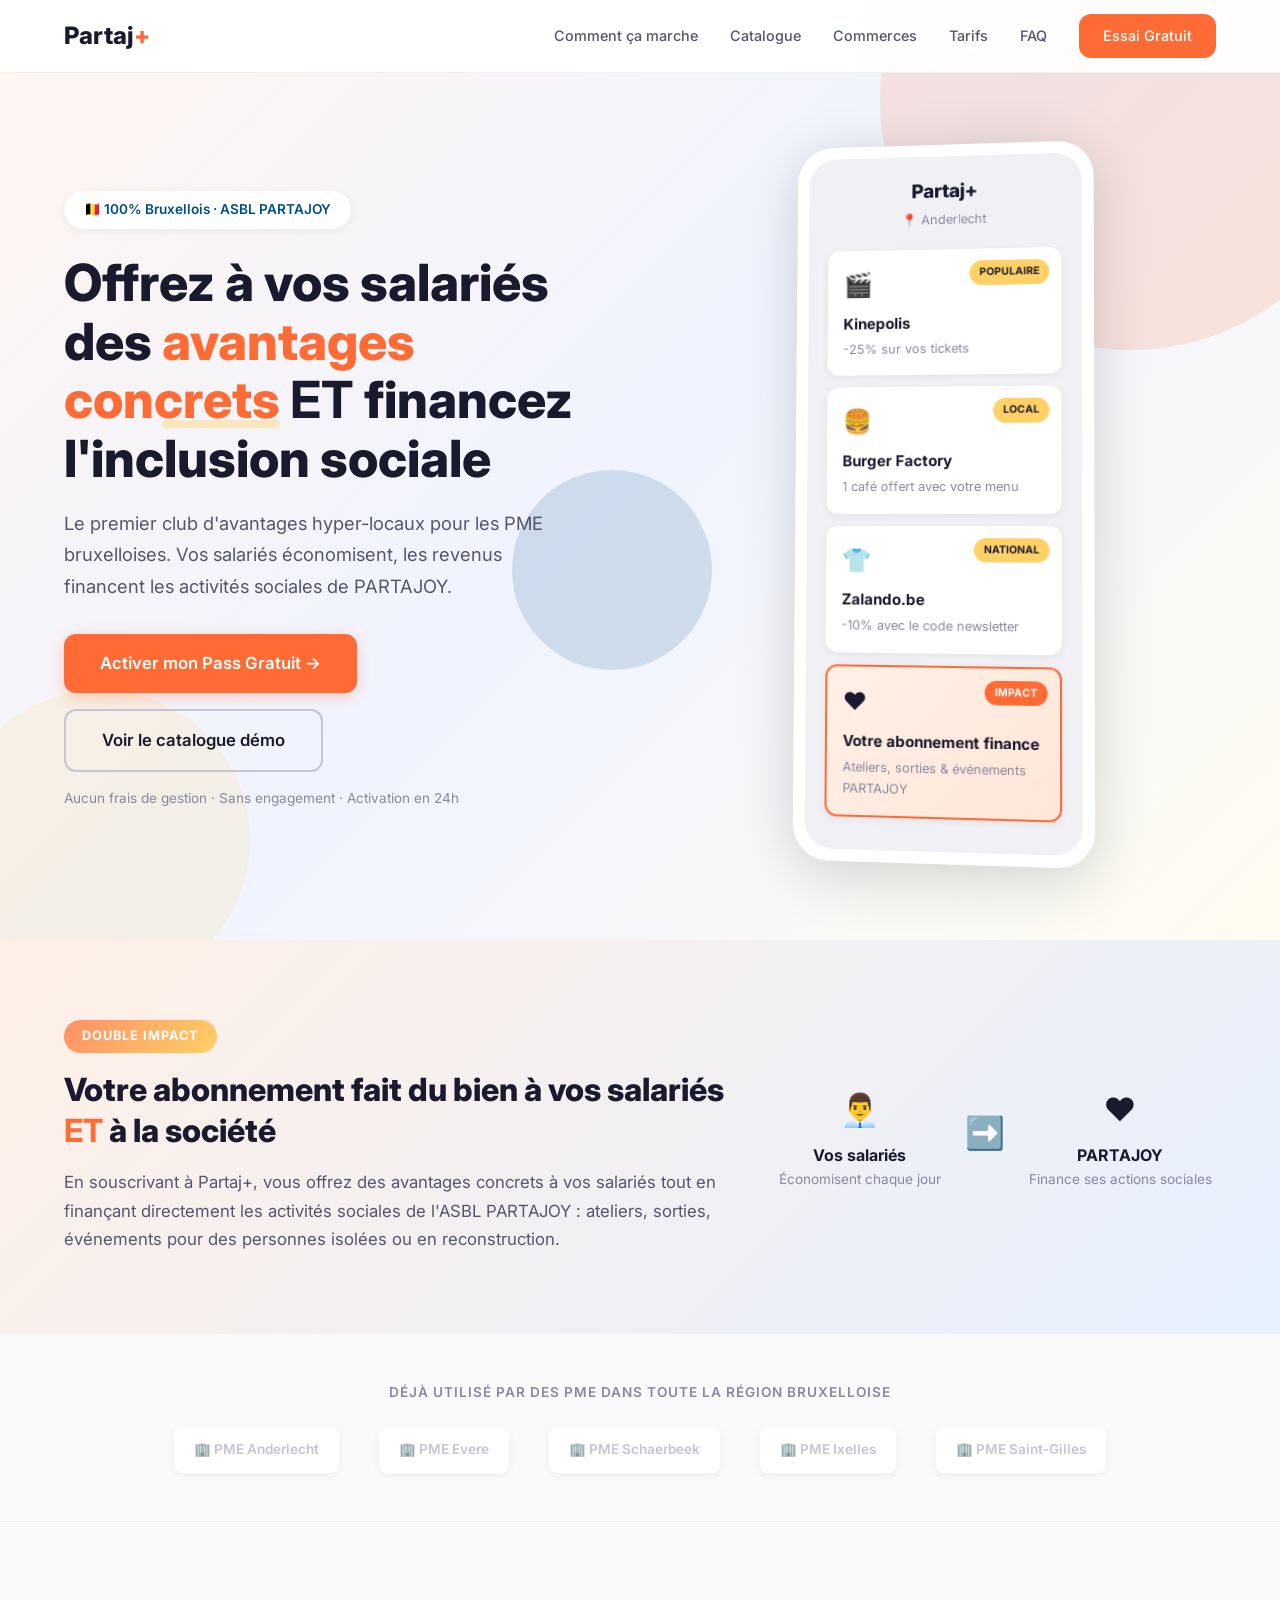
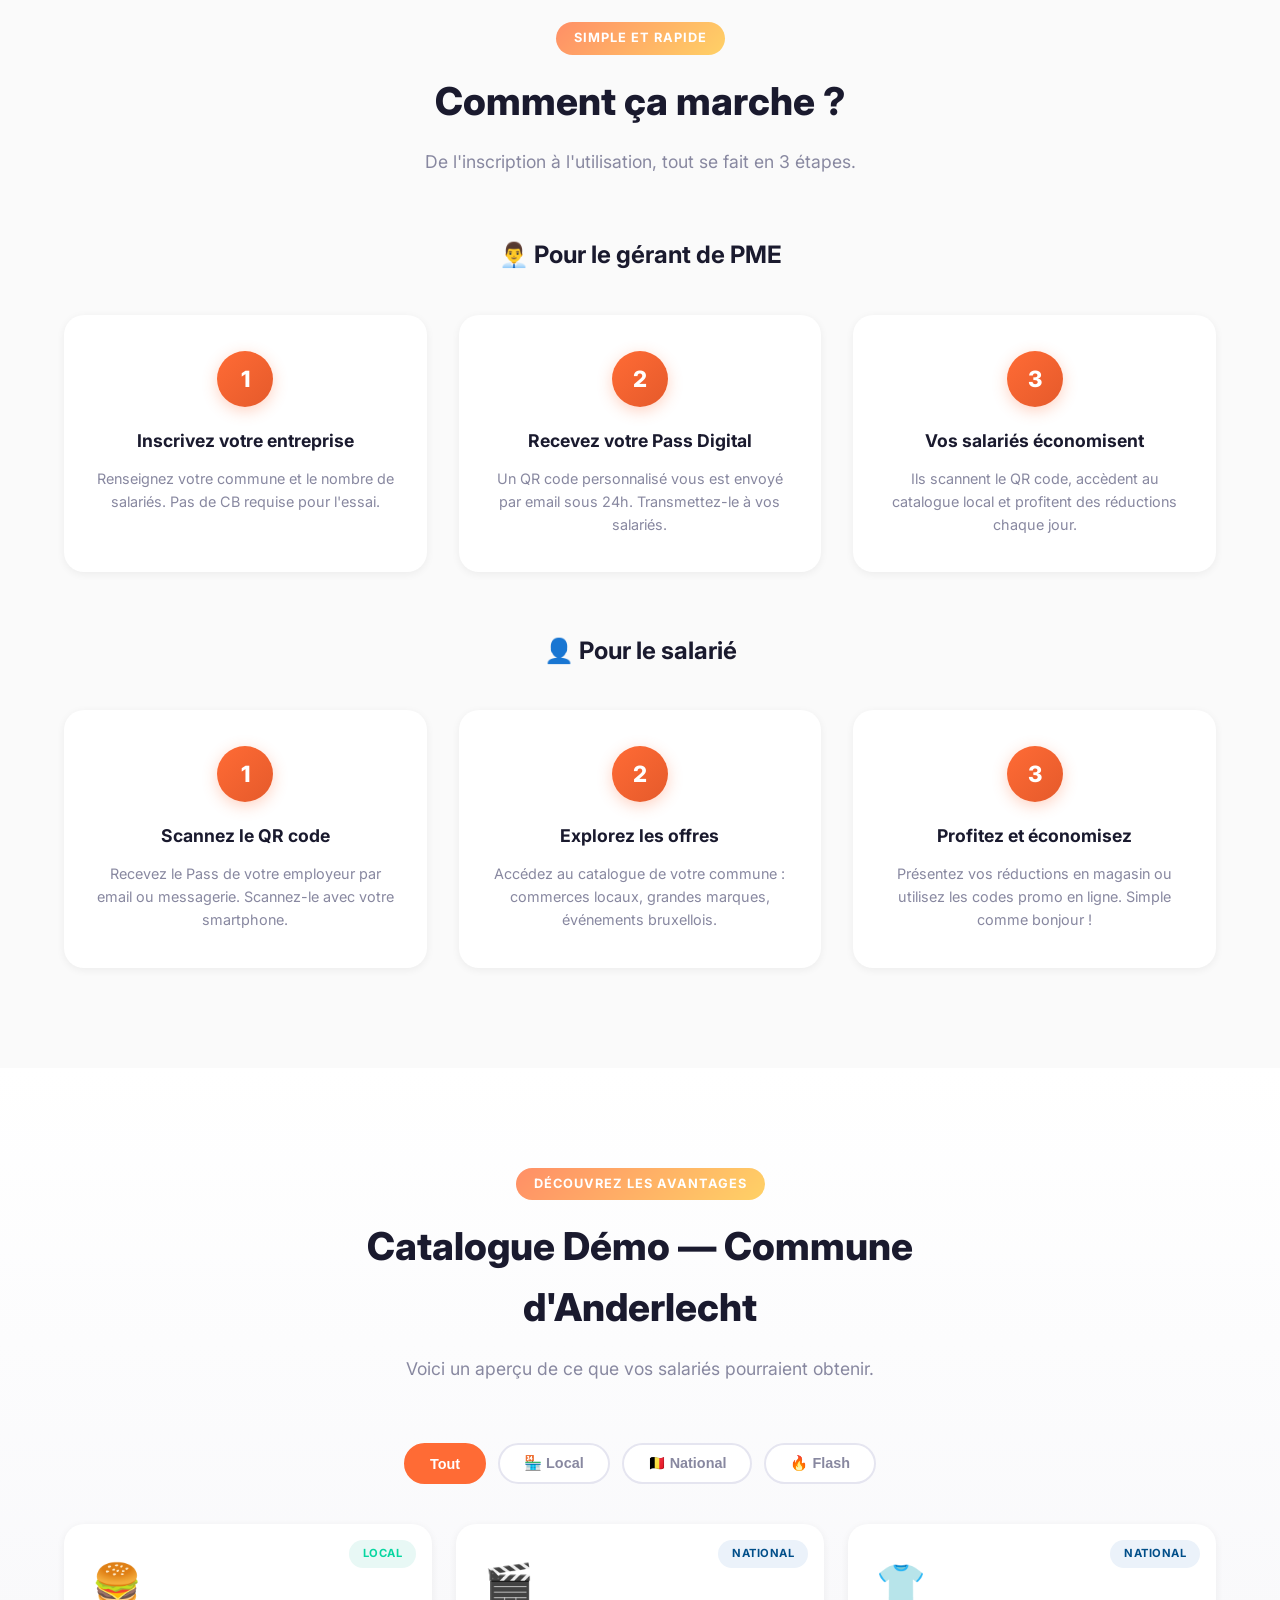
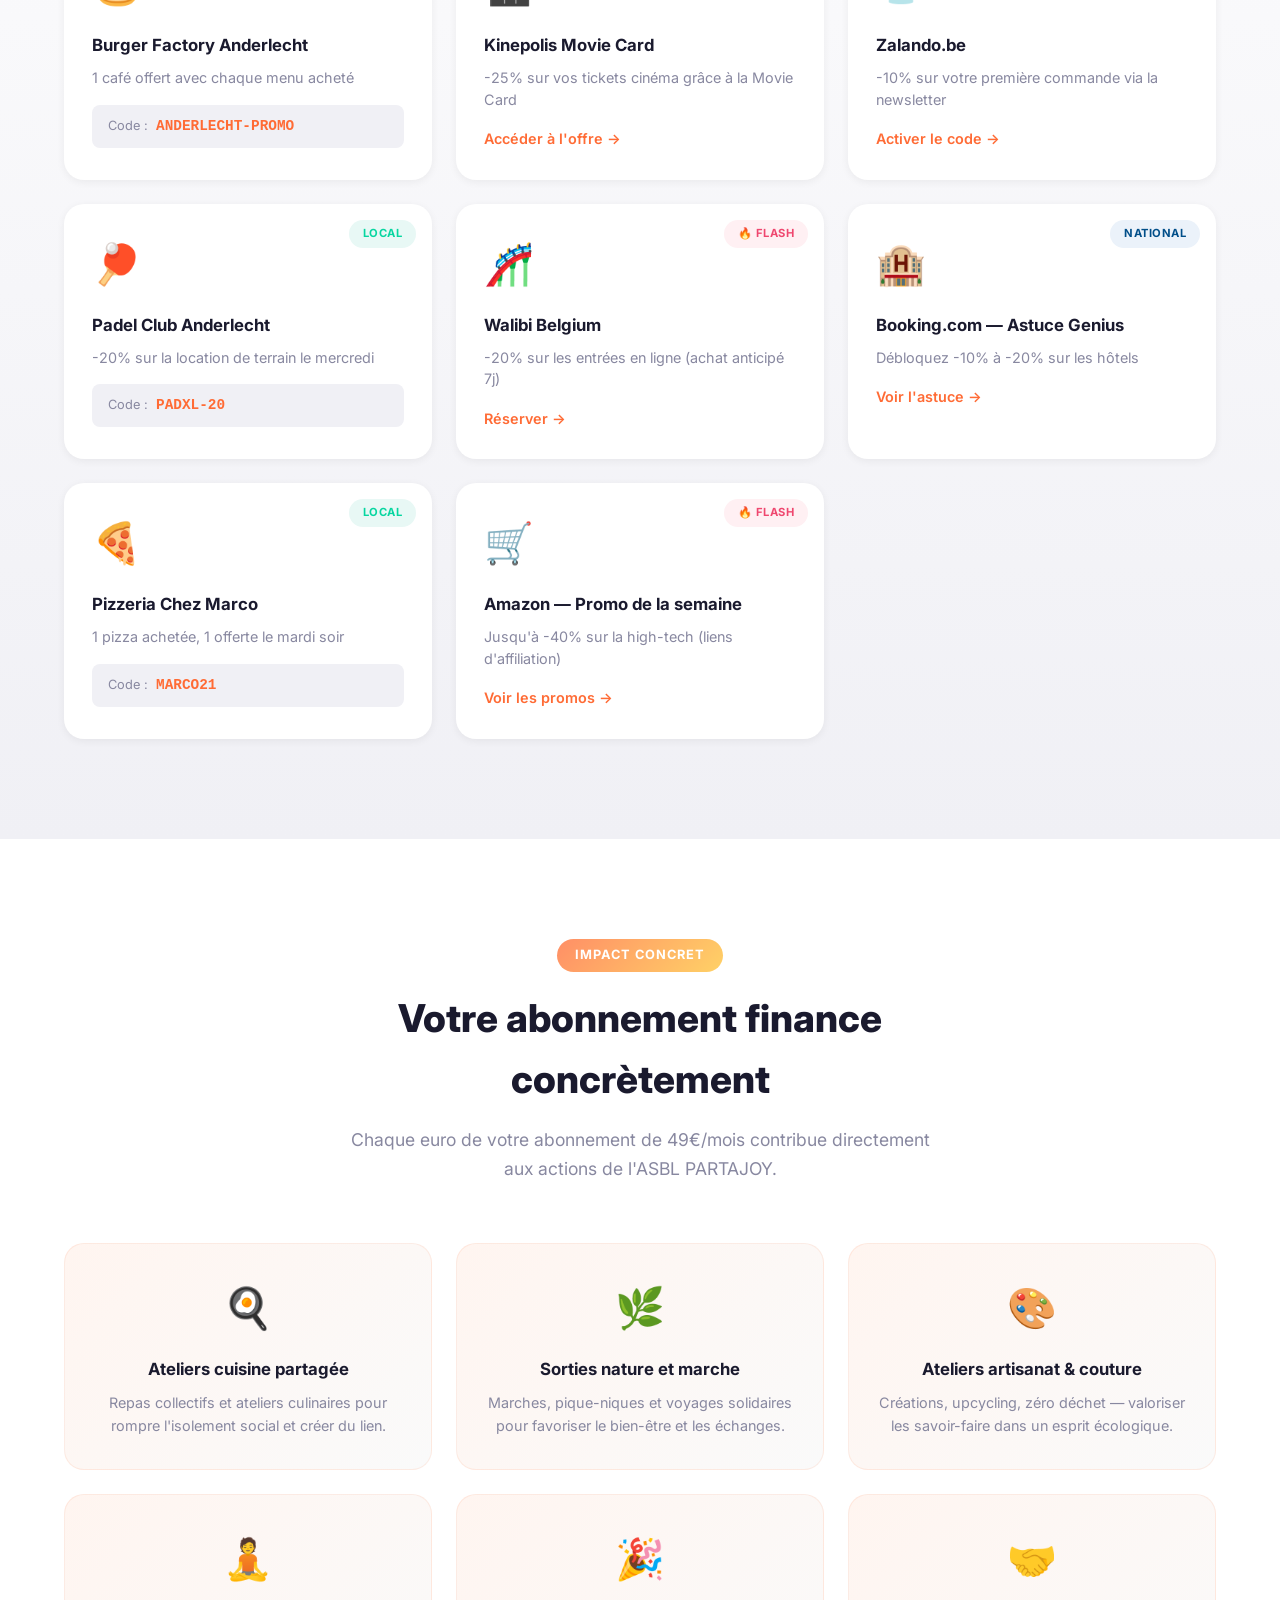
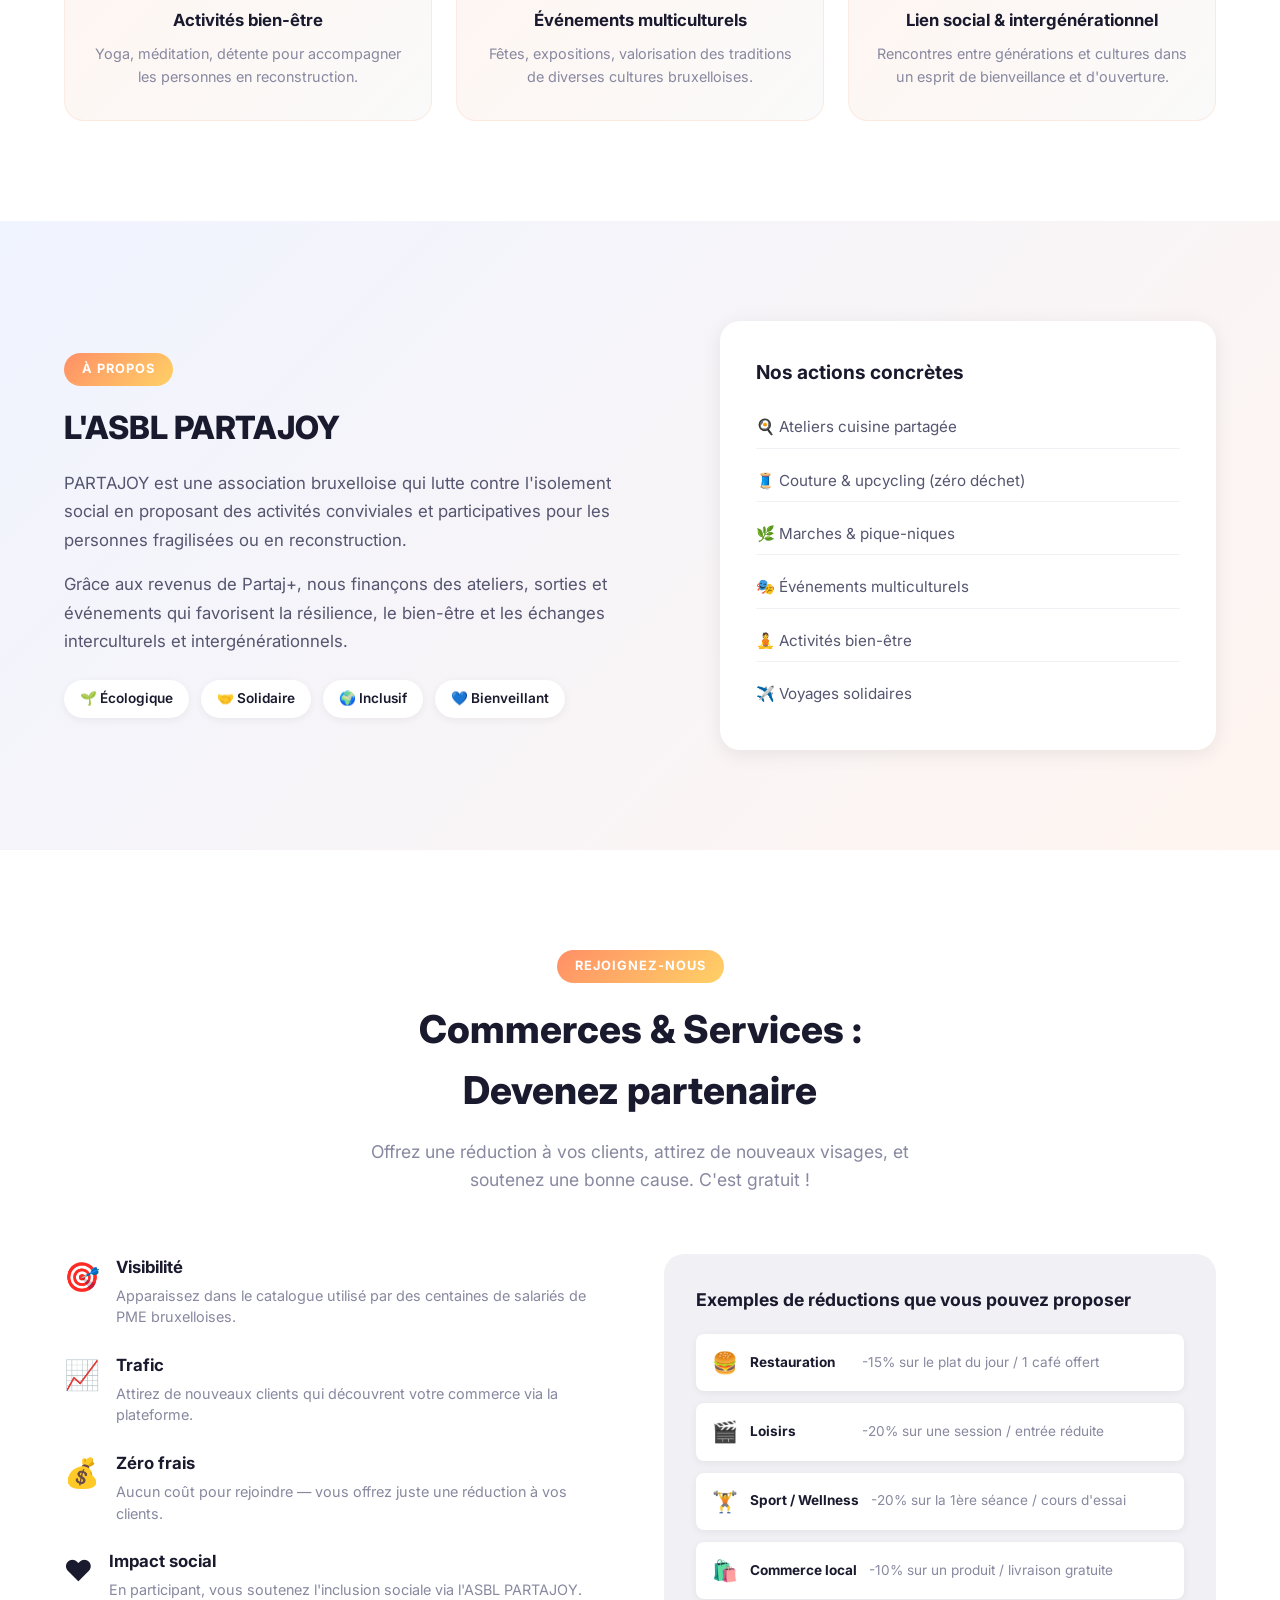
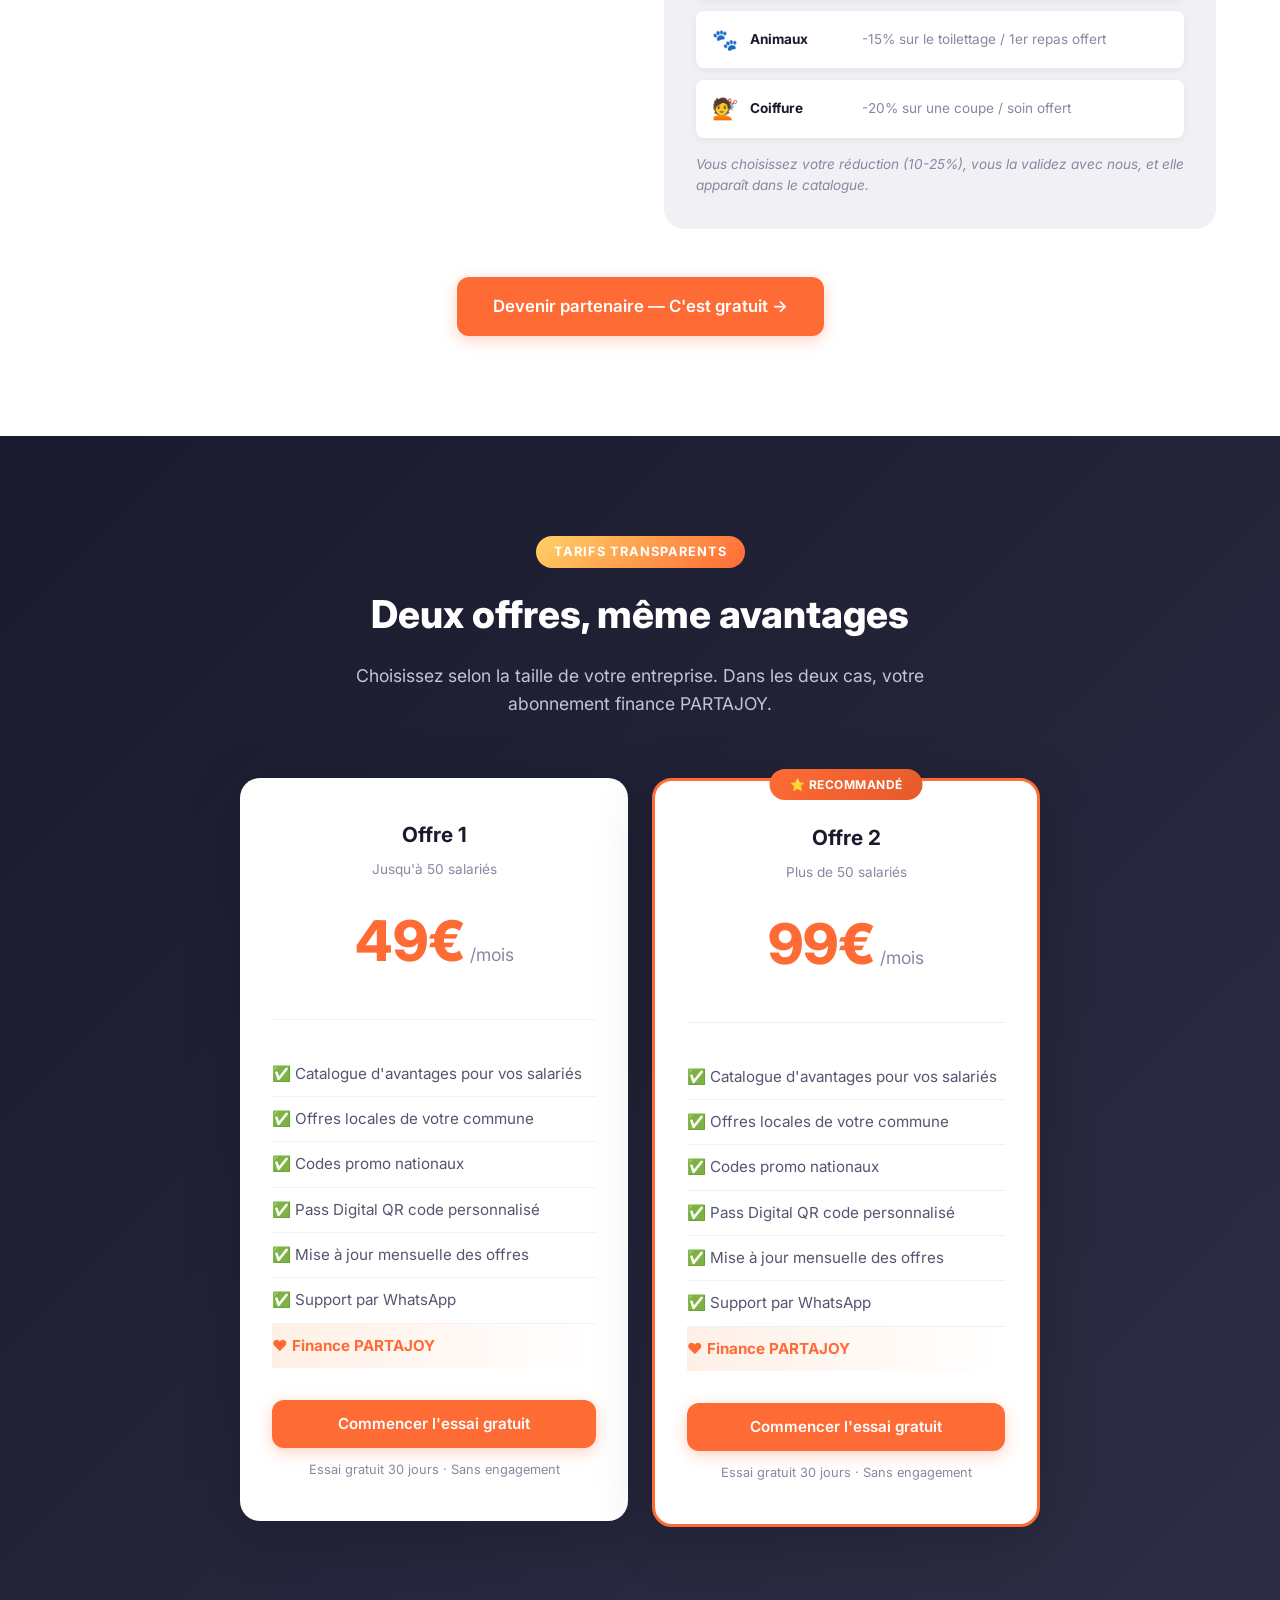
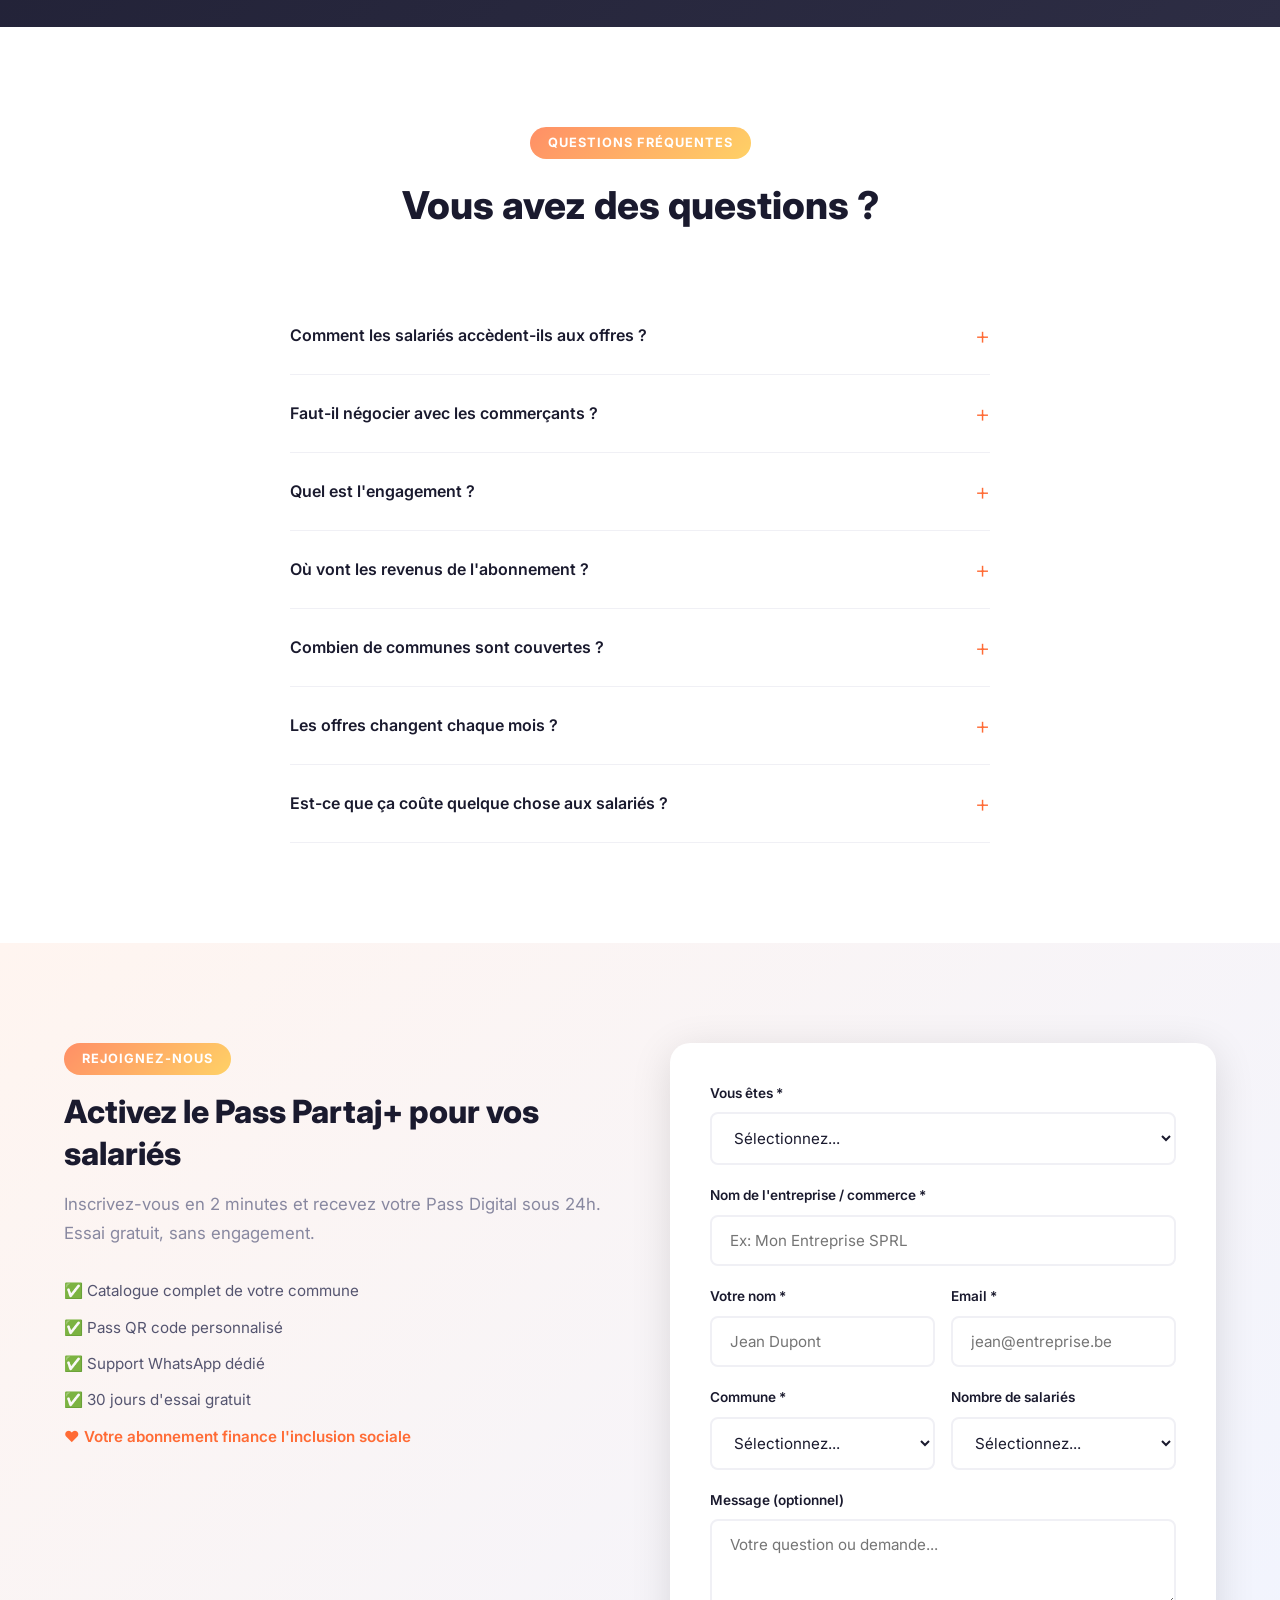
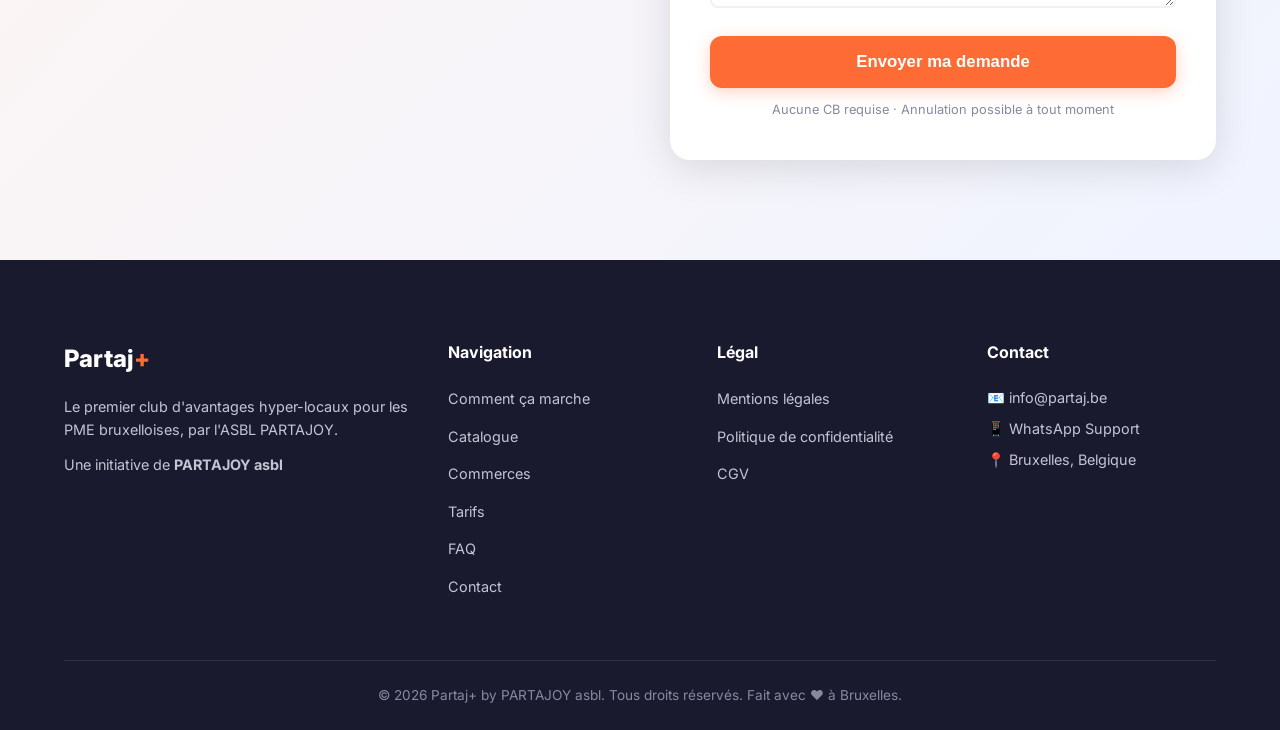
==== index.html @ 8f4ebdea "Tarifs: 50 salaries comme seuil" ====
<!DOCTYPE html>
<html lang="fr">
<head>
    <meta charset="UTF-8">
    <meta name="viewport" content="width=device-width, initial-scale=1.0">
    <title>Partaj+ — Avantages Salariés & Impact Social par PARTAJOY</title>
    <meta name="description" content="Le premier club d'avantages hyper-locaux qui permet aux PME bruxelloises d'offrir du pouvoir d'achat à leurs salariés tout en finançant l'inclusion sociale via l'ASBL PARTAJOY.">
    <link rel="stylesheet" href="style.css">
    <link rel="preconnect" href="https://fonts.googleapis.com">
    <link rel="preconnect" href="https://fonts.gstatic.com" crossorigin>
    <link href="https://fonts.googleapis.com/css2?family=Inter:wght@400;500;600;700;800&display=swap" rel="stylesheet">
</head>
<body>

    <!-- NAVIGATION -->
    <nav class="navbar">
        <div class="container nav-container">
            <a href="#" class="logo">Partaj<span>+</span></a>
            <button class="nav-toggle" aria-label="Menu" id="navToggle">
                <span></span><span></span><span></span>
            </button>
            <ul class="nav-links" id="navLinks">
                <li><a href="#comment-ca-marche">Comment ça marche</a></li>
                <li><a href="#catalogue">Catalogue</a></li>
                <li><a href="#commerces">Commerces</a></li>
                <li><a href="#tarifs">Tarifs</a></li>
                <li><a href="#faq">FAQ</a></li>
                <li><a href="#contact" class="btn btn-nav">Essai Gratuit</a></li>
            </ul>
        </div>
    </nav>

    <!-- HERO -->
    <header class="hero" id="hero">
        <div class="container hero-container">
            <div class="hero-content">
                <span class="hero-badge">🇧🇪 100% Bruxellois · ASBL PARTAJOY</span>
                <h1>Offrez à vos salariés des <span class="highlight">avantages concrets</span> <strong>ET</strong> financez l'inclusion sociale</h1>
                <p class="hero-subtitle">Le premier club d'avantages hyper-locaux pour les PME bruxelloises. Vos salariés économisent, les revenus financent les activités sociales de PARTAJOY.</p>
                <div class="hero-cta">
                    <a href="#contact" class="btn btn-primary btn-lg">Activer mon Pass Gratuit →</a>
                    <a href="#catalogue" class="btn btn-outline btn-lg">Voir le catalogue démo</a>
                </div>
                <p class="hero-note">Aucun frais de gestion · Sans engagement · Activation en 24h</p>
            </div>
            <div class="hero-visual">
                <div class="phone-mockup">
                    <div class="phone-screen">
                        <div class="phone-header">
                            <div class="phone-logo">Partaj+</div>
                            <div class="phone-commune">📍 Anderlecht</div>
                        </div>
                        <div class="phone-card">
                            <div class="phone-card-icon">🎬</div>
                            <div class="phone-card-title">Kinepolis</div>
                            <div class="phone-card-desc">-25% sur vos tickets</div>
                            <div class="phone-card-tag">Populaire</div>
                        </div>
                        <div class="phone-card">
                            <div class="phone-card-icon">🍔</div>
                            <div class="phone-card-title">Burger Factory</div>
                            <div class="phone-card-desc">1 café offert avec votre menu</div>
                            <div class="phone-card-tag">Local</div>
                        </div>
                        <div class="phone-card">
                            <div class="phone-card-icon">👕</div>
                            <div class="phone-card-title">Zalando.be</div>
                            <div class="phone-card-desc">-10% avec le code newsletter</div>
                            <div class="phone-card-tag">National</div>
                        </div>
                        <div class="phone-card phone-card-impact">
                            <div class="phone-card-icon">❤️</div>
                            <div class="phone-card-title">Votre abonnement finance</div>
                            <div class="phone-card-desc">Ateliers, sorties & événements PARTAJOY</div>
                            <div class="phone-card-tag impact">Impact</div>
                        </div>
                    </div>
                </div>
            </div>
        </div>
        <div class="hero-bg-shapes">
            <div class="shape shape-1"></div>
            <div class="shape shape-2"></div>
            <div class="shape shape-3"></div>
        </div>
    </header>

    <!-- DOUBLE IMPACT -->
    <section class="double-impact">
        <div class="container">
            <div class="impact-banner">
                <div class="impact-content">
                    <span class="section-tag">Double impact</span>
                    <h2>Votre abonnement fait du bien à vos salariés <strong>ET</strong> à la société</h2>
                    <p>En souscrivant à Partaj+, vous offrez des avantages concrets à vos salariés tout en finançant directement les activités sociales de l'ASBL PARTAJOY : ateliers, sorties, événements pour des personnes isolées ou en reconstruction.</p>
                </div>
                <div class="impact-stats">
                    <div class="stat-item">
                        <span class="stat-icon">👨‍💼</span>
                        <span class="stat-label">Vos salariés</span>
                        <span class="stat-desc">Économisent chaque jour</span>
                    </div>
                    <div class="stat-item">
                        <span class="stat-icon">➡️</span>
                    </div>
                    <div class="stat-item">
                        <span class="stat-icon">❤️</span>
                        <span class="stat-label">PARTAJOY</span>
                        <span class="stat-desc">Finance ses actions sociales</span>
                    </div>
                </div>
            </div>
        </div>
    </section>

    <!-- LOGOS / PREUVE SOCIALE -->
    <section class="social-proof">
        <div class="container">
            <p class="social-proof-text">Déjà utilisé par des PME dans toute la région bruxelloise</p>
            <div class="logos-row">
                <span class="logo-placeholder">🏢 PME Anderlecht</span>
                <span class="logo-placeholder">🏢 PME Evere</span>
                <span class="logo-placeholder">🏢 PME Schaerbeek</span>
                <span class="logo-placeholder">🏢 PME Ixelles</span>
                <span class="logo-placeholder">🏢 PME Saint-Gilles</span>
            </div>
        </div>
    </section>

    <!-- COMMENT CA MARCHE -->
    <section class="how-it-works" id="comment-ca-marche">
        <div class="container">
            <div class="section-header">
                <span class="section-tag">Simple et rapide</span>
                <h2>Comment ça marche ?</h2>
                <p>De l'inscription à l'utilisation, tout se fait en 3 étapes.</p>
            </div>

            <!-- Pour le patron -->
            <div class="how-section">
                <h3 class="how-section-title">👨‍💼 Pour le gérant de PME</h3>
                <div class="steps-grid">
                    <div class="step-card">
                        <div class="step-number">1</div>
                        <h4>Inscrivez votre entreprise</h4>
                        <p>Renseignez votre commune et le nombre de salariés. Pas de CB requise pour l'essai.</p>
                    </div>
                    <div class="step-card">
                        <div class="step-number">2</div>
                        <h4>Recevez votre Pass Digital</h4>
                        <p>Un QR code personnalisé vous est envoyé par email sous 24h. Transmettez-le à vos salariés.</p>
                    </div>
                    <div class="step-card">
                        <div class="step-number">3</div>
                        <h4>Vos salariés économisent</h4>
                        <p>Ils scannent le QR code, accèdent au catalogue local et profitent des réductions chaque jour.</p>
                    </div>
                </div>
            </div>

            <!-- Pour le salarie -->
            <div class="how-section">
                <h3 class="how-section-title">👤 Pour le salarié</h3>
                <div class="steps-grid">
                    <div class="step-card">
                        <div class="step-number">1</div>
                        <h4>Scannez le QR code</h4>
                        <p>Recevez le Pass de votre employeur par email ou messagerie. Scannez-le avec votre smartphone.</p>
                    </div>
                    <div class="step-card">
                        <div class="step-number">2</div>
                        <h4>Explorez les offres</h4>
                        <p>Accédez au catalogue de votre commune : commerces locaux, grandes marques, événements bruxellois.</p>
                    </div>
                    <div class="step-card">
                        <div class="step-number">3</div>
                        <h4>Profitez et économisez</h4>
                        <p>Présentez vos réductions en magasin ou utilisez les codes promo en ligne. Simple comme bonjour !</p>
                    </div>
                </div>
            </div>
        </div>
    </section>

    <!-- CATALOGUE DEMO -->
    <section class="catalogue" id="catalogue">
        <div class="container">
            <div class="section-header">
                <span class="section-tag">Découvrez les avantages</span>
                <h2>Catalogue Démo — Commune d'Anderlecht</h2>
                <p>Voici un aperçu de ce que vos salariés pourraient obtenir.</p>
            </div>

            <!-- Filtres -->
            <div class="catalogue-filters">
                <button class="filter-btn active" data-filter="all">Tout</button>
                <button class="filter-btn" data-filter="local">🏪 Local</button>
                <button class="filter-btn" data-filter="national">🇧🇪 National</button>
                <button class="filter-btn" data-filter="flash">🔥 Flash</button>
            </div>

            <!-- Grille d'offres -->
            <div class="offers-grid">
                <!-- Offre locale -->
                <div class="offer-card" data-category="local">
                    <div class="offer-badge local">Local</div>
                    <div class="offer-icon">🍔</div>
                    <h4>Burger Factory Anderlecht</h4>
                    <p class="offer-desc">1 café offert avec chaque menu acheté</p>
                    <div class="offer-code">
                        <span>Code :</span>
                        <code>ANDERLECHT-PROMO</code>
                    </div>
                </div>

                <!-- Offre nationale -->
                <div class="offer-card" data-category="national">
                    <div class="offer-badge national">National</div>
                    <div class="offer-icon">🎬</div>
                    <h4>Kinepolis Movie Card</h4>
                    <p class="offer-desc">-25% sur vos tickets cinéma grâce à la Movie Card</p>
                    <a href="#" class="offer-link" target="_blank">Accéder à l'offre →</a>
                </div>

                <!-- Offre nationale -->
                <div class="offer-card" data-category="national">
                    <div class="offer-badge national">National</div>
                    <div class="offer-icon">👕</div>
                    <h4>Zalando.be</h4>
                    <p class="offer-desc">-10% sur votre première commande via la newsletter</p>
                    <a href="#" class="offer-link" target="_blank">Activer le code →</a>
                </div>

                <!-- Offre locale -->
                <div class="offer-card" data-category="local">
                    <div class="offer-badge local">Local</div>
                    <div class="offer-icon">🏓</div>
                    <h4>Padel Club Anderlecht</h4>
                    <p class="offer-desc">-20% sur la location de terrain le mercredi</p>
                    <div class="offer-code">
                        <span>Code :</span>
                        <code>PADXL-20</code>
                    </div>
                </div>

                <!-- Offre flash -->
                <div class="offer-card" data-category="flash">
                    <div class="offer-badge flash">🔥 Flash</div>
                    <div class="offer-icon">🎢</div>
                    <h4>Walibi Belgium</h4>
                    <p class="offer-desc">-20% sur les entrées en ligne (achat anticipé 7j)</p>
                    <a href="#" class="offer-link" target="_blank">Réserver →</a>
                </div>

                <!-- Offre nationale -->
                <div class="offer-card" data-category="national">
                    <div class="offer-badge national">National</div>
                    <div class="offer-icon">🏨</div>
                    <h4>Booking.com — Astuce Genius</h4>
                    <p class="offer-desc">Débloquez -10% à -20% sur les hôtels</p>
                    <a href="#" class="offer-link" target="_blank">Voir l'astuce →</a>
                </div>

                <!-- Offre locale -->
                <div class="offer-card" data-category="local">
                    <div class="offer-badge local">Local</div>
                    <div class="offer-icon">🍕</div>
                    <h4>Pizzeria Chez Marco</h4>
                    <p class="offer-desc">1 pizza achetée, 1 offerte le mardi soir</p>
                    <div class="offer-code">
                        <span>Code :</span>
                        <code>MARCO21</code>
                    </div>
                </div>

                <!-- Offre flash -->
                <div class="offer-card" data-category="flash">
                    <div class="offer-badge flash">🔥 Flash</div>
                    <div class="offer-icon">🛒</div>
                    <h4>Amazon — Promo de la semaine</h4>
                    <p class="offer-desc">Jusqu'à -40% sur la high-tech (liens d'affiliation)</p>
                    <a href="#" class="offer-link" target="_blank">Voir les promos →</a>
                </div>
            </div>
        </div>
    </section>

    <!-- IMPACT CONCRET -->
    <section class="impact-concrete">
        <div class="container">
            <div class="section-header">
                <span class="section-tag">Impact concret</span>
                <h2>Votre abonnement finance concrètement</h2>
                <p>Chaque euro de votre abonnement de 49€/mois contribue directement aux actions de l'ASBL PARTAJOY.</p>
            </div>
            <div class="impact-grid">
                <div class="impact-card">
                    <div class="impact-card-icon">🍳</div>
                    <h4>Ateliers cuisine partagée</h4>
                    <p>Repas collectifs et ateliers culinaires pour rompre l'isolement social et créer du lien.</p>
                </div>
                <div class="impact-card">
                    <div class="impact-card-icon">🌿</div>
                    <h4>Sorties nature et marche</h4>
                    <p>Marches, pique-niques et voyages solidaires pour favoriser le bien-être et les échanges.</p>
                </div>
                <div class="impact-card">
                    <div class="impact-card-icon">🎨</div>
                    <h4>Ateliers artisanat & couture</h4>
                    <p>Créations, upcycling, zéro déchet — valoriser les savoir-faire dans un esprit écologique.</p>
                </div>
                <div class="impact-card">
                    <div class="impact-card-icon">🧘</div>
                    <h4>Activités bien-être</h4>
                    <p>Yoga, méditation, détente pour accompagner les personnes en reconstruction.</p>
                </div>
                <div class="impact-card">
                    <div class="impact-card-icon">🎉</div>
                    <h4>Événements multiculturels</h4>
                    <p>Fêtes, expositions, valorisation des traditions de diverses cultures bruxelloises.</p>
                </div>
                <div class="impact-card">
                    <div class="impact-card-icon">🤝</div>
                    <h4>Lien social & intergénérationnel</h4>
                    <p>Rencontres entre générations et cultures dans un esprit de bienveillance et d'ouverture.</p>
                </div>
            </div>
        </div>
    </section>

    <!-- MISSION PARTAJOY -->
    <section class="mission">
        <div class="container">
            <div class="mission-wrapper">
                <div class="mission-content">
                    <span class="section-tag">À propos</span>
                    <h2>L'ASBL PARTAJOY</h2>
                    <p>PARTAJOY est une association bruxelloise qui lutte contre l'isolement social en proposant des activités conviviales et participatives pour les personnes fragilisées ou en reconstruction.</p>
                    <p>Grâce aux revenus de Partaj+, nous finançons des ateliers, sorties et événements qui favorisent la résilience, le bien-être et les échanges interculturels et intergénérationnels.</p>
                    <div class="mission-values">
                        <span class="value-tag">🌱 Écologique</span>
                        <span class="value-tag">🤝 Solidaire</span>
                        <span class="value-tag">🌍 Inclusif</span>
                        <span class="value-tag">💙 Bienveillant</span>
                    </div>
                </div>
                <div class="mission-visual">
                    <div class="mission-card">
                        <h4>Nos actions concrètes</h4>
                        <ul class="mission-list">
                            <li>🍳 Ateliers cuisine partagée</li>
                            <li>🧵 Couture & upcycling (zéro déchet)</li>
                            <li>🌿 Marches & pique-niques</li>
                            <li>🎭 Événements multiculturels</li>
                            <li>🧘 Activités bien-être</li>
                            <li>✈️ Voyages solidaires</li>
                        </ul>
                    </div>
                </div>
            </div>
        </div>
    </section>

    <!-- POUR LES COMMERCES -->
    <section class="commerces" id="commerces">
        <div class="container">
            <div class="section-header">
                <span class="section-tag">Rejoignez-nous</span>
                <h2>Commerces & Services : Devenez partenaire</h2>
                <p>Offrez une réduction à vos clients, attirez de nouveaux visages, et soutenez une bonne cause. C'est gratuit !</p>
            </div>

            <div class="commerces-grid">
                <!-- Avantages -->
                <div class="commerces-advantages">
                    <div class="commerce-advantage">
                        <div class="advantage-icon">🎯</div>
                        <div class="advantage-text">
                            <h4>Visibilité</h4>
                            <p>Apparaissez dans le catalogue utilisé par des centaines de salariés de PME bruxelloises.</p>
                        </div>
                    </div>
                    <div class="commerce-advantage">
                        <div class="advantage-icon">📈</div>
                        <div class="advantage-text">
                            <h4>Trafic</h4>
                            <p>Attirez de nouveaux clients qui découvrent votre commerce via la plateforme.</p>
                        </div>
                    </div>
                    <div class="commerce-advantage">
                        <div class="advantage-icon">💰</div>
                        <div class="advantage-text">
                            <h4>Zéro frais</h4>
                            <p>Aucun coût pour rejoindre — vous offrez juste une réduction à vos clients.</p>
                        </div>
                    </div>
                    <div class="commerce-advantage">
                        <div class="advantage-icon">❤️</div>
                        <div class="advantage-text">
                            <h4>Impact social</h4>
                            <p>En participant, vous soutenez l'inclusion sociale via l'ASBL PARTAJOY.</p>
                        </div>
                    </div>
                </div>

                <!-- Exemples de réductions -->
                <div class="commerces-examples">
                    <h3>Exemples de réductions que vous pouvez proposer</h3>
                    <div class="examples-grid">
                        <div class="example-item">
                            <span class="example-emoji">🍔</span>
                            <span class="example-type">Restauration</span>
                            <span class="example-offer">-15% sur le plat du jour / 1 café offert</span>
                        </div>
                        <div class="example-item">
                            <span class="example-emoji">🎬</span>
                            <span class="example-type">Loisirs</span>
                            <span class="example-offer">-20% sur une session / entrée réduite</span>
                        </div>
                        <div class="example-item">
                            <span class="example-emoji">🏋️</span>
                            <span class="example-type">Sport / Wellness</span>
                            <span class="example-offer">-20% sur la 1ère séance / cours d'essai</span>
                        </div>
                        <div class="example-item">
                            <span class="example-emoji">🛍️</span>
                            <span class="example-type">Commerce local</span>
                            <span class="example-offer">-10% sur un produit / livraison gratuite</span>
                        </div>
                        <div class="example-item">
                            <span class="example-emoji">🐾</span>
                            <span class="example-type">Animaux</span>
                            <span class="example-offer">-15% sur le toilettage / 1er repas offert</span>
                        </div>
                        <div class="example-item">
                            <span class="example-emoji">💇</span>
                            <span class="example-type">Coiffure</span>
                            <span class="example-offer">-20% sur une coupe / soin offert</span>
                        </div>
                    </div>
                    <p class="examples-note">Vous choisissez votre réduction (10-25%), vous la validez avec nous, et elle apparaît dans le catalogue.</p>
                </div>
            </div>

            <div class="commerces-cta">
                <a href="#contact" class="btn btn-primary btn-lg">Devenir partenaire — C'est gratuit →</a>
            </div>
        </div>
    </section>

    <!-- TARIFS -->
    <section class="pricing" id="tarifs">
        <div class="container">
            <div class="section-header">
                <span class="section-tag">Tarifs transparents</span>
                <h2>Deux offres, même avantages</h2>
                <p>Choisissez selon la taille de votre entreprise. Dans les deux cas, votre abonnement finance PARTAJOY.</p>
            </div>
            <div class="pricing-cards pricing-cards-2">
                <!-- OFFRE 1 -->
                <div class="pricing-card">
                    <div class="pricing-header">
                        <h3>Offre 1</h3>
                        <p class="pricing-subtitle">Jusqu'à 50 salariés</p>
                        <div class="pricing-price">
                            <span class="price-amount">49€</span>
                            <span class="price-period">/mois</span>
                        </div>
                    </div>
                    <ul class="pricing-features">
                        <li>✅ Catalogue d'avantages pour vos salariés</li>
                        <li>✅ Offres locales de votre commune</li>
                        <li>✅ Codes promo nationaux</li>
                        <li>✅ Pass Digital QR code personnalisé</li>
                        <li>✅ Mise à jour mensuelle des offres</li>
                        <li>✅ Support par WhatsApp</li>
                        <li class="feature-impact">❤️ Finance PARTAJOY</li>
                    </ul>
                    <a href="#contact" class="btn btn-primary btn-block">Commencer l'essai gratuit</a>
                    <p class="pricing-note">Essai gratuit 30 jours · Sans engagement</p>
                </div>

                <!-- OFFRE 2 -->
                <div class="pricing-card pricing-card-featured">
                    <div class="pricing-badge featured">⭐ Recommandé</div>
                    <div class="pricing-header">
                        <h3>Offre 2</h3>
                        <p class="pricing-subtitle">Plus de 50 salariés</p>
                        <div class="pricing-price">
                            <span class="price-amount">99€</span>
                            <span class="price-period">/mois</span>
                        </div>
                    </div>
                    <ul class="pricing-features">
                        <li>✅ Catalogue d'avantages pour vos salariés</li>
                        <li>✅ Offres locales de votre commune</li>
                        <li>✅ Codes promo nationaux</li>
                        <li>✅ Pass Digital QR code personnalisé</li>
                        <li>✅ Mise à jour mensuelle des offres</li>
                        <li>✅ Support par WhatsApp</li>
                        <li class="feature-impact">❤️ Finance PARTAJOY</li>
                    </ul>
                    <a href="#contact" class="btn btn-primary btn-block">Commencer l'essai gratuit</a>
                    <p class="pricing-note">Essai gratuit 30 jours · Sans engagement</p>
                </div>
            </div>
        </div>
    </section>

    <!-- FAQ -->
    <section class="faq" id="faq">
        <div class="container">
            <div class="section-header">
                <span class="section-tag">Questions fréquentes</span>
                <h2>Vous avez des questions ?</h2>
            </div>
            <div class="faq-list">
                <div class="faq-item">
                    <button class="faq-question" aria-expanded="false">
                        <span>Comment les salariés accèdent-ils aux offres ?</span>
                        <span class="faq-icon">+</span>
                    </button>
                    <div class="faq-answer">
                        <p>Le gérant reçoit un Pass Digital (QR code) par email. Il le transmet à ses salariés. En le scannant avec leur smartphone, ils accèdent instantanément au catalogue d'avantages de leur commune.</p>
                    </div>
                </div>
                <div class="faq-item">
                    <button class="faq-question" aria-expanded="false">
                        <span>Faut-il négocier avec les commerçants ?</span>
                        <span class="faq-icon">+</span>
                    </button>
                    <div class="faq-answer">
                        <p>Non, c'est notre travail ! Nous négocions les offres avec les commerces locaux et les grandes marques nationales. Vous n'avez rien à gérer côté commercial.</p>
                    </div>
                </div>
                <div class="faq-item">
                    <button class="faq-question" aria-expanded="false">
                        <span>Quel est l'engagement ?</span>
                        <span class="faq-icon">+</span>
                    </button>
                    <div class="faq-answer">
                        <p>Aucun engagement. Vous payez votre forfait mensuel et vous pouvez annuler à tout moment. L'essai de 30 jours est entièrement gratuit, sans CB requise. Deux tarifs : Essentiel (jusqu'à 75 salariés) à 49€/mois, Premium (plus de 75 salariés) à 99€/mois.</p>
                    </div>
                </div>
                <div class="faq-item">
                    <button class="faq-question" aria-expanded="false">
                        <span>Où vont les revenus de l'abonnement ?</span>
                        <span class="faq-icon">+</span>
                    </button>
                    <div class="faq-answer">
                        <p>100% des revenus sont reversés à l'ASBL PARTAJOY pour financer ses activités sociales : ateliers cuisine, sorties nature, événements multiculturels, activités bien-être pour des personnes isolées ou en reconstruction.</p>
                    </div>
                </div>
                <div class="faq-item">
                    <button class="faq-question" aria-expanded="false">
                        <span>Combien de communes sont couvertes ?</span>
                        <span class="faq-icon">+</span>
                    </button>
                    <div class="faq-answer">
                        <p>Nous lançons commune par commune à Bruxelles. Consultez notre page pour voir si la vôtre est déjà disponible. Sinon, contactez-nous pour accélérer le déploiement !</p>
                    </div>
                </div>
                <div class="faq-item">
                    <button class="faq-question" aria-expanded="false">
                        <span>Les offres changent chaque mois ?</span>
                        <span class="faq-icon">+</span>
                    </button>
                    <div class="faq-answer">
                        <p>Oui ! Le catalogue est mis à jour chaque mois : nouveaux codes promo, offres saisonnières, événements bruxellois, et exclusivités flash. Les offres locales des commerçants restent généralement permanentes.</p>
                    </div>
                </div>
                <div class="faq-item">
                    <button class="faq-question" aria-expanded="false">
                        <span>Est-ce que ça coûte quelque chose aux salariés ?</span>
                        <span class="faq-icon">+</span>
                    </button>
                    <div class="faq-answer">
                        <p>Non, c'est entièrement gratuit pour les salariés. L'abonnement est payé par l'employeur. Les salariés profitent des réductions sans aucun frais.</p>
                    </div>
                </div>
            </div>
        </div>
    </section>

    <!-- CONTACT -->
    <section class="contact" id="contact">
        <div class="container">
            <div class="contact-wrapper">
                <div class="contact-info">
                    <span class="section-tag">Rejoignez-nous</span>
                    <h2>Activez le Pass Partaj+ pour vos salariés</h2>
                    <p>Inscrivez-vous en 2 minutes et recevez votre Pass Digital sous 24h. Essai gratuit, sans engagement.</p>
                    <ul class="contact-list">
                        <li>✅ Catalogue complet de votre commune</li>
                        <li>✅ Pass QR code personnalisé</li>
                        <li>✅ Support WhatsApp dédié</li>
                        <li>✅ 30 jours d'essai gratuit</li>
                        <li class="contact-list-impact">❤️ Votre abonnement finance l'inclusion sociale</li>
                    </ul>
                </div>
                <form class="contact-form" id="contactForm">
                    <div class="form-group">
                        <label for="contact-type">Vous êtes *</label>
                        <select id="contact-type" name="contact-type" required>
                            <option value="">Sélectionnez...</option>
                            <option value="pme">PME — Je veux un Pass pour mes salariés</option>
                            <option value="commerce">Commerce/Service — Je veux devenir partenaire</option>
                        </select>
                    </div>
                    <div class="form-group">
                        <label for="company">Nom de l'entreprise / commerce *</label>
                        <input type="text" id="company" name="company" required placeholder="Ex: Mon Entreprise SPRL">
                    </div>
                    <div class="form-row">
                        <div class="form-group">
                            <label for="name">Votre nom *</label>
                            <input type="text" id="name" name="name" required placeholder="Jean Dupont">
                        </div>
                        <div class="form-group">
                            <label for="email">Email *</label>
                            <input type="email" id="email" name="email" required placeholder="jean@entreprise.be">
                        </div>
                    </div>
                    <div class="form-row">
                        <div class="form-group">
                            <label for="commune">Commune *</label>
                            <select id="commune" name="commune" required>
                                <option value="">Sélectionnez...</option>
                                <option>Anderlecht</option>
                                <option>Evere</option>
                                <option>Schaerbeek</option>
                                <option>Ixelles</option>
                                <option>Saint-Gilles</option>
                                <option>Uccle</option>
                                <option>Forest</option>
                                <option>Molenbeek</option>
                                <option>Jette</option>
                                <option>Ganshoren</option>
                                <option>Berchem-Sainte-Agathe</option>
                                <option>Grimbergen</option>
                                <option>Vilvoorde</option>
                                <option>Machelen</option>
                                <option>Zaventem</option>
                                <option>Autre</option>
                            </select>
                        </div>
                        <div class="form-group">
                            <label for="employees">Nombre de salariés</label>
                            <select id="employees" name="employees">
                                <option value="">Sélectionnez...</option>
                                <option>1-10</option>
                                <option>11-25</option>
                                <option>26-50</option>
                                <option>50+</option>
                            </select>
                        </div>
                    </div>
                    <div class="form-group">
                        <label for="message">Message (optionnel)</label>
                        <textarea id="message" name="message" rows="3" placeholder="Votre question ou demande..."></textarea>
                    </div>
                    <button type="submit" class="btn btn-primary btn-block btn-lg">Envoyer ma demande</button>
                    <p class="form-note">Aucune CB requise · Annulation possible à tout moment</p>
                </form>
            </div>
        </div>
    </section>

    <!-- FOOTER -->
    <footer class="footer">
        <div class="container">
            <div class="footer-grid">
                <div class="footer-brand">
                    <a href="#" class="logo">Partaj<span>+</span></a>
                    <p>Le premier club d'avantages hyper-locaux pour les PME bruxelloises, par l'ASBL PARTAJOY.</p>
                    <p class="footer-asbl">Une initiative de <strong>PARTAJOY asbl</strong></p>
                </div>
                <div class="footer-links">
                    <h4>Navigation</h4>
                    <ul>
                        <li><a href="#comment-ca-marche">Comment ça marche</a></li>
                        <li><a href="#catalogue">Catalogue</a></li>
                        <li><a href="#commerces">Commerces</a></li>
                        <li><a href="#tarifs">Tarifs</a></li>
                        <li><a href="#faq">FAQ</a></li>
                        <li><a href="#contact">Contact</a></li>
                    </ul>
                </div>
                <div class="footer-links">
                    <h4>Légal</h4>
                    <ul>
                        <li><a href="#">Mentions légales</a></li>
                        <li><a href="#">Politique de confidentialité</a></li>
                        <li><a href="#">CGV</a></li>
                    </ul>
                </div>
                <div class="footer-contact">
                    <h4>Contact</h4>
                    <p>📧 info@partaj.be</p>
                    <p>📱 WhatsApp Support</p>
                    <p>📍 Bruxelles, Belgique</p>
                </div>
            </div>
            <div class="footer-bottom">
                <p>&copy; 2026 Partaj+ by PARTAJOY asbl. Tous droits réservés. Fait avec ❤️ à Bruxelles.</p>
            </div>
        </div>
    </footer>

    <script src="script.js"></script>
</body>
</html>
---- style.css ----
/* ============================================
   LOCALPERKS — Design System & Variables
   ============================================ */
:root {
    --primary: #FF6B35;
    --primary-dark: #E55A2B;
    --primary-light: #FF8F66;
    --secondary: #004E89;
    --secondary-dark: #003D6B;
    --accent: #FFD166;
    --accent-dark: #F0C050;
    --success: #06D6A0;
    --danger: #EF476F;
    --dark: #1A1A2E;
    --gray-900: #2D2D44;
    --gray-700: #555570;
    --gray-500: #8888A0;
    --gray-300: #C4C4D4;
    --gray-100: #F0F0F5;
    --white: #FFFFFF;
    --bg: #FAFAFA;
    --font: 'Inter', -apple-system, BlinkMacSystemFont, sans-serif;
    --radius: 12px;
    --radius-sm: 8px;
    --radius-lg: 20px;
    --shadow-sm: 0 2px 8px rgba(0,0,0,0.06);
    --shadow-md: 0 4px 20px rgba(0,0,0,0.08);
    --shadow-lg: 0 8px 40px rgba(0,0,0,0.12);
    --shadow-xl: 0 12px 60px rgba(0,0,0,0.16);
    --transition: 0.3s cubic-bezier(0.4, 0, 0.2, 1);
}

/* ============================================
   RESET & BASE
   ============================================ */
*, *::before, *::after {
    margin: 0;
    padding: 0;
    box-sizing: border-box;
}

html {
    scroll-behavior: smooth;
    font-size: 16px;
}

body {
    font-family: var(--font);
    color: var(--dark);
    background: var(--bg);
    line-height: 1.6;
    overflow-x: hidden;
}

a {
    text-decoration: none;
    color: inherit;
    transition: var(--transition);
}

ul { list-style: none; }

img { max-width: 100%; display: block; }

.container {
    max-width: 1200px;
    margin: 0 auto;
    padding: 0 24px;
}

/* ============================================
   BUTTONS
   ============================================ */
.btn {
    display: inline-flex;
    align-items: center;
    justify-content: center;
    padding: 12px 28px;
    border-radius: var(--radius);
    font-weight: 600;
    font-size: 0.95rem;
    cursor: pointer;
    border: none;
    transition: var(--transition);
    gap: 8px;
    white-space: nowrap;
}

.btn-primary {
    background: var(--primary);
    color: var(--white);
    box-shadow: 0 4px 15px rgba(255, 107, 53, 0.3);
}

.btn-primary:hover {
    background: var(--primary-dark);
    transform: translateY(-2px);
    box-shadow: 0 6px 25px rgba(255, 107, 53, 0.4);
}

.btn-outline {
    background: transparent;
    color: var(--dark);
    border: 2px solid var(--gray-300);
}

.btn-outline:hover {
    border-color: var(--primary);
    color: var(--primary);
    transform: translateY(-2px);
}

.btn-nav {
    background: var(--primary);
    color: var(--white) !important;
    padding: 10px 24px;
    border-radius: var(--radius);
}

.btn-nav:hover {
    background: var(--primary-dark);
    transform: translateY(-1px);
}

.btn-lg {
    padding: 16px 36px;
    font-size: 1.05rem;
}

.btn-block {
    width: 100%;
}

/* ============================================
   NAVBAR
   ============================================ */
.navbar {
    position: fixed;
    top: 0;
    left: 0;
    right: 0;
    z-index: 1000;
    background: rgba(255, 255, 255, 0.92);
    backdrop-filter: blur(20px);
    border-bottom: 1px solid rgba(0,0,0,0.06);
    transition: var(--transition);
}

.nav-container {
    display: flex;
    align-items: center;
    justify-content: space-between;
    height: 72px;
}

.logo {
    font-size: 1.5rem;
    font-weight: 800;
    color: var(--dark);
}

.logo span {
    color: var(--primary);
}

.nav-links {
    display: flex;
    align-items: center;
    gap: 32px;
}

.nav-links a {
    font-size: 0.9rem;
    font-weight: 500;
    color: var(--gray-700);
}

.nav-links a:hover {
    color: var(--primary);
}

.nav-toggle {
    display: none;
    flex-direction: column;
    gap: 5px;
    background: none;
    border: none;
    cursor: pointer;
    padding: 8px;
}

.nav-toggle span {
    width: 24px;
    height: 2px;
    background: var(--dark);
    transition: var(--transition);
}

/* ============================================
   HERO
   ============================================ */
.hero {
    padding: 140px 0 80px;
    position: relative;
    overflow: hidden;
    background: linear-gradient(135deg, #FFF5F0 0%, #F0F4FF 50%, #FFFCF0 100%);
}

.hero-container {
    display: grid;
    grid-template-columns: 1fr 1fr;
    gap: 60px;
    align-items: center;
    position: relative;
    z-index: 2;
}

.hero-badge {
    display: inline-block;
    background: var(--white);
    padding: 8px 20px;
    border-radius: 50px;
    font-size: 0.85rem;
    font-weight: 600;
    color: var(--secondary);
    box-shadow: var(--shadow-sm);
    margin-bottom: 24px;
}

.hero h1 {
    font-size: 3.2rem;
    font-weight: 800;
    line-height: 1.15;
    margin-bottom: 20px;
    color: var(--dark);
}

.highlight {
    color: var(--primary);
    position: relative;
}

.highlight::after {
    content: '';
    position: absolute;
    bottom: 2px;
    left: 0;
    right: 0;
    height: 8px;
    background: var(--accent);
    opacity: 0.4;
    border-radius: 4px;
    z-index: -1;
}

.hero-subtitle {
    font-size: 1.15rem;
    color: var(--gray-700);
    margin-bottom: 32px;
    max-width: 520px;
    line-height: 1.7;
}

.hero-cta {
    display: flex;
    gap: 16px;
    margin-bottom: 16px;
    flex-wrap: wrap;
}

.hero-note {
    font-size: 0.85rem;
    color: var(--gray-500);
}

/* Phone Mockup */
.hero-visual {
    display: flex;
    justify-content: center;
    perspective: 1000px;
}

.phone-mockup {
    width: 300px;
    background: var(--white);
    border-radius: 36px;
    padding: 12px;
    box-shadow: var(--shadow-xl);
    transform: rotateY(-5deg) rotateX(2deg);
    transition: var(--transition);
}

.phone-mockup:hover {
    transform: rotateY(0deg) rotateX(0deg);
}

.phone-screen {
    background: var(--gray-100);
    border-radius: 28px;
    padding: 20px;
    min-height: 500px;
}

.phone-header {
    text-align: center;
    margin-bottom: 20px;
}

.phone-logo {
    font-size: 1.2rem;
    font-weight: 800;
    color: var(--dark);
}

.phone-commune {
    font-size: 0.8rem;
    color: var(--gray-500);
    margin-top: 4px;
}

.phone-card {
    background: var(--white);
    border-radius: var(--radius);
    padding: 16px;
    margin-bottom: 12px;
    box-shadow: var(--shadow-sm);
    position: relative;
}

.phone-card-icon {
    font-size: 1.5rem;
    margin-bottom: 8px;
}

.phone-card-title {
    font-weight: 700;
    font-size: 0.95rem;
    margin-bottom: 4px;
}

.phone-card-desc {
    font-size: 0.8rem;
    color: var(--gray-500);
}

.phone-card-tag {
    position: absolute;
    top: 12px;
    right: 12px;
    background: var(--accent);
    color: var(--dark);
    font-size: 0.65rem;
    font-weight: 700;
    padding: 4px 10px;
    border-radius: 20px;
    text-transform: uppercase;
}

/* Background Shapes */
.hero-bg-shapes {
    position: absolute;
    inset: 0;
    z-index: 1;
    pointer-events: none;
}

.shape {
    position: absolute;
    border-radius: 50%;
    opacity: 0.15;
}

.shape-1 {
    width: 500px;
    height: 500px;
    background: var(--primary);
    top: -150px;
    right: -100px;
    animation: float 8s ease-in-out infinite;
}

.shape-2 {
    width: 300px;
    height: 300px;
    background: var(--accent);
    bottom: -50px;
    left: -50px;
    animation: float 6s ease-in-out infinite reverse;
}

.shape-3 {
    width: 200px;
    height: 200px;
    background: var(--secondary);
    top: 50%;
    left: 40%;
    animation: float 10s ease-in-out infinite;
}

@keyframes float {
    0%, 100% { transform: translateY(0) rotate(0deg); }
    50% { transform: translateY(-20px) rotate(5deg); }
}

/* ============================================
   SOCIAL PROOF
   ============================================ */
.social-proof {
    padding: 48px 0;
    border-bottom: 1px solid var(--gray-100);
}

.social-proof-text {
    text-align: center;
    font-size: 0.85rem;
    color: var(--gray-500);
    text-transform: uppercase;
    letter-spacing: 1px;
    font-weight: 600;
    margin-bottom: 24px;
}

.logos-row {
    display: flex;
    justify-content: center;
    align-items: center;
    gap: 40px;
    flex-wrap: wrap;
}

.logo-placeholder {
    font-size: 0.85rem;
    color: var(--gray-300);
    font-weight: 600;
    padding: 12px 20px;
    background: var(--white);
    border-radius: var(--radius-sm);
    box-shadow: var(--shadow-sm);
}

/* ============================================
   SECTION HEADERS
   ============================================ */
.section-header {
    text-align: center;
    max-width: 600px;
    margin: 0 auto 60px;
}

.section-tag {
    display: inline-block;
    background: linear-gradient(135deg, var(--primary-light), var(--accent));
    color: var(--white);
    padding: 6px 18px;
    border-radius: 50px;
    font-size: 0.8rem;
    font-weight: 700;
    text-transform: uppercase;
    letter-spacing: 1px;
    margin-bottom: 16px;
}

.section-header h2 {
    font-size: 2.4rem;
    font-weight: 800;
    margin-bottom: 16px;
    color: var(--dark);
}

.section-header p {
    font-size: 1.1rem;
    color: var(--gray-500);
}

/* ============================================
   HOW IT WORKS
   ============================================ */
.how-it-works {
    padding: 100px 0;
}

.how-section {
    margin-bottom: 60px;
}

.how-section:last-child {
    margin-bottom: 0;
}

.how-section-title {
    text-align: center;
    font-size: 1.5rem;
    font-weight: 700;
    margin-bottom: 40px;
    color: var(--dark);
}

.steps-grid {
    display: grid;
    grid-template-columns: repeat(3, 1fr);
    gap: 32px;
}

.step-card {
    background: var(--white);
    border-radius: var(--radius-lg);
    padding: 36px 28px;
    text-align: center;
    box-shadow: var(--shadow-sm);
    transition: var(--transition);
    position: relative;
}

.step-card:hover {
    transform: translateY(-4px);
    box-shadow: var(--shadow-md);
}

.step-number {
    width: 56px;
    height: 56px;
    background: linear-gradient(135deg, var(--primary), var(--primary-dark));
    color: var(--white);
    border-radius: 50%;
    display: flex;
    align-items: center;
    justify-content: center;
    font-size: 1.4rem;
    font-weight: 800;
    margin: 0 auto 20px;
    box-shadow: 0 4px 15px rgba(255, 107, 53, 0.3);
}

.step-card h4 {
    font-size: 1.1rem;
    font-weight: 700;
    margin-bottom: 12px;
    color: var(--dark);
}

.step-card p {
    font-size: 0.9rem;
    color: var(--gray-500);
    line-height: 1.6;
}

/* ============================================
   CATALOGUE
   ============================================ */
.catalogue {
    padding: 100px 0;
    background: linear-gradient(180deg, var(--white) 0%, var(--gray-100) 100%);
}

.catalogue-filters {
    display: flex;
    justify-content: center;
    gap: 12px;
    margin-bottom: 40px;
    flex-wrap: wrap;
}

.filter-btn {
    padding: 10px 24px;
    border: 2px solid var(--gray-200, #E5E5F0);
    background: var(--white);
    border-radius: 50px;
    font-size: 0.9rem;
    font-weight: 600;
    color: var(--gray-500);
    cursor: pointer;
    transition: var(--transition);
}

.filter-btn:hover,
.filter-btn.active {
    border-color: var(--primary);
    color: var(--primary);
    background: rgba(255, 107, 53, 0.05);
}

.filter-btn.active {
    background: var(--primary);
    color: var(--white);
    border-color: var(--primary);
}

.offers-grid {
    display: grid;
    grid-template-columns: repeat(auto-fill, minmax(280px, 1fr));
    gap: 24px;
}

.offer-card {
    background: var(--white);
    border-radius: var(--radius-lg);
    padding: 28px;
    box-shadow: var(--shadow-sm);
    transition: var(--transition);
    position: relative;
    overflow: hidden;
}

.offer-card:hover {
    transform: translateY(-4px);
    box-shadow: var(--shadow-md);
}

.offer-card.hidden {
    display: none;
}

.offer-badge {
    position: absolute;
    top: 16px;
    right: 16px;
    padding: 5px 14px;
    border-radius: 20px;
    font-size: 0.7rem;
    font-weight: 700;
    text-transform: uppercase;
    letter-spacing: 0.5px;
}

.offer-badge.local {
    background: #E8F8F5;
    color: #06D6A0;
}

.offer-badge.national {
    background: #EBF2FA;
    color: #004E89;
}

.offer-badge.flash {
    background: #FFF0F3;
    color: #EF476F;
}

.offer-icon {
    font-size: 2.5rem;
    margin-bottom: 16px;
}

.offer-card h4 {
    font-size: 1.05rem;
    font-weight: 700;
    margin-bottom: 8px;
    color: var(--dark);
}

.offer-desc {
    font-size: 0.9rem;
    color: var(--gray-500);
    margin-bottom: 16px;
    line-height: 1.5;
}

.offer-code {
    display: flex;
    align-items: center;
    gap: 8px;
    background: var(--gray-100);
    padding: 10px 16px;
    border-radius: var(--radius-sm);
}

.offer-code span {
    font-size: 0.8rem;
    color: var(--gray-500);
}

.offer-code code {
    font-family: 'Courier New', monospace;
    font-weight: 700;
    color: var(--primary);
    font-size: 0.9rem;
}

.offer-link {
    display: inline-block;
    color: var(--primary);
    font-weight: 600;
    font-size: 0.9rem;
}

.offer-link:hover {
    color: var(--primary-dark);
    text-decoration: underline;
}

/* ============================================
   BENEFITS
   ============================================ */
.benefits {
    padding: 100px 0;
}

.benefits-grid {
    display: grid;
    grid-template-columns: repeat(3, 1fr);
    gap: 24px;
}

.benefit-card {
    background: var(--white);
    border-radius: var(--radius-lg);
    padding: 32px 28px;
    box-shadow: var(--shadow-sm);
    transition: var(--transition);
}

.benefit-card:hover {
    transform: translateY(-4px);
    box-shadow: var(--shadow-md);
}

.benefit-icon {
    font-size: 2rem;
    margin-bottom: 16px;
}

.benefit-card h4 {
    font-size: 1.05rem;
    font-weight: 700;
    margin-bottom: 8px;
    color: var(--dark);
}

.benefit-card p {
    font-size: 0.9rem;
    color: var(--gray-500);
    line-height: 1.6;
}

/* ============================================
   PRICING
   ============================================ */
.pricing {
    padding: 100px 0;
    background: linear-gradient(135deg, var(--dark) 0%, var(--gray-900) 100%);
}

.pricing .section-tag {
    background: linear-gradient(135deg, var(--accent), var(--primary));
}

.pricing .section-header h2 {
    color: var(--white);
}

.pricing .section-header p {
    color: var(--gray-300);
}

.pricing-cards {
    display: grid;
    grid-template-columns: repeat(3, 1fr);
    gap: 24px;
    align-items: start;
}

.pricing-cards-2 {
    grid-template-columns: repeat(2, 1fr);
    max-width: 800px;
    margin: 0 auto;
}

.pricing-card {
    background: var(--white);
    border-radius: var(--radius-lg);
    padding: 40px 32px;
    box-shadow: var(--shadow-xl);
    position: relative;
    transition: var(--transition);
}

.pricing-card:hover {
    transform: translateY(-4px);
}

.pricing-card-featured {
    transform: scale(1.05);
    border: 3px solid var(--primary);
    z-index: 2;
}

.pricing-card-featured:hover {
    transform: scale(1.05) translateY(-4px);
}

.pricing-badge {
    position: absolute;
    top: -12px;
    left: 50%;
    transform: translateX(-50%);
    background: var(--gray-300);
    color: var(--white);
    padding: 6px 20px;
    border-radius: 50px;
    font-size: 0.75rem;
    font-weight: 700;
    text-transform: uppercase;
    letter-spacing: 0.5px;
    white-space: nowrap;
}

.pricing-badge.featured {
    background: linear-gradient(135deg, var(--primary), var(--primary-dark));
}

.pricing-header {
    text-align: center;
    margin-bottom: 32px;
    padding-bottom: 32px;
    border-bottom: 1px solid var(--gray-100);
}

.pricing-header h3 {
    font-size: 1.3rem;
    font-weight: 700;
    color: var(--dark);
    margin-bottom: 8px;
}

.pricing-subtitle {
    font-size: 0.85rem;
    color: var(--gray-500);
    margin-bottom: 16px;
}

.pricing-price {
    display: flex;
    align-items: baseline;
    justify-content: center;
    gap: 4px;
}

.price-amount {
    font-size: 3.5rem;
    font-weight: 800;
    color: var(--primary);
}

.price-custom {
    font-size: 2.5rem;
    font-weight: 800;
    color: var(--primary);
}

.price-period {
    font-size: 1.1rem;
    color: var(--gray-500);
}

.pricing-desc {
    font-size: 0.9rem;
    color: var(--gray-500);
    margin-top: 8px;
}

.pricing-features {
    margin-bottom: 32px;
}

.pricing-features li {
    padding: 10px 0;
    font-size: 0.95rem;
    color: var(--gray-700);
    border-bottom: 1px solid var(--gray-100);
}

.pricing-features li:last-child {
    border-bottom: none;
}

.pricing-note {
    text-align: center;
    font-size: 0.8rem;
    color: var(--gray-500);
    margin-top: 12px;
}

/* ============================================
   FAQ
   ============================================ */
.faq {
    padding: 100px 0;
    background: var(--white);
}

.faq-list {
    max-width: 700px;
    margin: 0 auto;
}

.faq-item {
    border-bottom: 1px solid var(--gray-100);
}

.faq-question {
    width: 100%;
    display: flex;
    align-items: center;
    justify-content: space-between;
    padding: 24px 0;
    background: none;
    border: none;
    cursor: pointer;
    font-family: var(--font);
    font-size: 1rem;
    font-weight: 600;
    color: var(--dark);
    text-align: left;
    gap: 16px;
    transition: var(--transition);
}

.faq-question:hover {
    color: var(--primary);
}

.faq-icon {
    font-size: 1.5rem;
    font-weight: 300;
    color: var(--primary);
    transition: var(--transition);
    flex-shrink: 0;
}

.faq-item.active .faq-icon {
    transform: rotate(45deg);
}

.faq-answer {
    max-height: 0;
    overflow: hidden;
    transition: max-height 0.4s ease, padding 0.4s ease;
}

.faq-item.active .faq-answer {
    max-height: 200px;
    padding-bottom: 24px;
}

.faq-answer p {
    font-size: 0.95rem;
    color: var(--gray-500);
    line-height: 1.7;
}

/* ============================================
   CONTACT
   ============================================ */
.contact {
    padding: 100px 0;
    background: linear-gradient(135deg, #FFF5F0 0%, #F0F4FF 100%);
}

.contact-wrapper {
    display: grid;
    grid-template-columns: 1fr 1fr;
    gap: 60px;
    align-items: start;
}

.contact-info .section-tag {
    display: inline-block;
    margin-bottom: 16px;
}

.contact-info h2 {
    font-size: 2rem;
    font-weight: 800;
    margin-bottom: 16px;
    color: var(--dark);
    line-height: 1.3;
}

.contact-info > p {
    font-size: 1.05rem;
    color: var(--gray-500);
    margin-bottom: 32px;
    line-height: 1.7;
}

.contact-list {
    display: flex;
    flex-direction: column;
    gap: 12px;
}

.contact-list li {
    font-size: 0.95rem;
    color: var(--gray-700);
}

.contact-form {
    background: var(--white);
    border-radius: var(--radius-lg);
    padding: 40px;
    box-shadow: var(--shadow-lg);
}

.form-group {
    margin-bottom: 20px;
}

.form-group label {
    display: block;
    font-size: 0.85rem;
    font-weight: 600;
    color: var(--dark);
    margin-bottom: 8px;
}

.form-group input,
.form-group select,
.form-group textarea {
    width: 100%;
    padding: 14px 18px;
    border: 2px solid var(--gray-100);
    border-radius: var(--radius-sm);
    font-family: var(--font);
    font-size: 0.95rem;
    color: var(--dark);
    transition: var(--transition);
    background: var(--white);
}

.form-group input:focus,
.form-group select:focus,
.form-group textarea:focus {
    outline: none;
    border-color: var(--primary);
    box-shadow: 0 0 0 4px rgba(255, 107, 53, 0.1);
}

.form-group textarea {
    resize: vertical;
}

.form-row {
    display: grid;
    grid-template-columns: 1fr 1fr;
    gap: 16px;
}

.form-note {
    text-align: center;
    font-size: 0.8rem;
    color: var(--gray-500);
    margin-top: 12px;
}

/* ============================================
   FOOTER
   ============================================ */
.footer {
    background: var(--dark);
    padding: 80px 0 0;
}

.footer-grid {
    display: grid;
    grid-template-columns: 1.5fr 1fr 1fr 1fr;
    gap: 40px;
    padding-bottom: 60px;
    border-bottom: 1px solid rgba(255,255,255,0.1);
}

.footer-brand .logo {
    color: var(--white);
    margin-bottom: 16px;
    display: inline-block;
}

.footer-brand p {
    font-size: 0.9rem;
    color: var(--gray-300);
    line-height: 1.6;
}

.footer-links h4,
.footer-contact h4 {
    color: var(--white);
    font-size: 1rem;
    font-weight: 700;
    margin-bottom: 20px;
}

.footer-links ul {
    display: flex;
    flex-direction: column;
    gap: 12px;
}

.footer-links a {
    font-size: 0.9rem;
    color: var(--gray-300);
}

.footer-links a:hover {
    color: var(--primary);
}

.footer-contact p {
    font-size: 0.9rem;
    color: var(--gray-300);
    margin-bottom: 8px;
}

.footer-bottom {
    padding: 24px 0;
    text-align: center;
}

.footer-bottom p {
    font-size: 0.85rem;
    color: var(--gray-500);
}

/* ============================================
   DOUBLE IMPACT
   ============================================ */
.double-impact {
    padding: 80px 0;
    background: linear-gradient(135deg, #FFF0E6 0%, #E6F0FF 100%);
}

.impact-banner {
    display: grid;
    grid-template-columns: 1.5fr 1fr;
    gap: 48px;
    align-items: center;
}

.impact-content h2 {
    font-size: 2rem;
    font-weight: 800;
    margin-bottom: 16px;
    color: var(--dark);
    line-height: 1.3;
}

.impact-content h2 strong {
    color: var(--primary);
}

.impact-content p {
    font-size: 1.05rem;
    color: var(--gray-700);
    line-height: 1.7;
}

.impact-stats {
    display: flex;
    align-items: center;
    justify-content: center;
    gap: 24px;
}

.stat-item {
    display: flex;
    flex-direction: column;
    align-items: center;
    text-align: center;
}

.stat-icon {
    font-size: 2rem;
    margin-bottom: 8px;
}

.stat-label {
    font-weight: 700;
    font-size: 1rem;
    color: var(--dark);
}

.stat-desc {
    font-size: 0.85rem;
    color: var(--gray-500);
}

/* Phone card impact */
.phone-card-impact {
    background: linear-gradient(135deg, #FFF0E6, #FFE6D9) !important;
    border: 2px solid var(--primary);
}

.phone-card-tag.impact {
    background: var(--primary) !important;
    color: var(--white) !important;
}

/* ============================================
   IMPACT CONCRETE
   ============================================ */
.impact-concrete {
    padding: 100px 0;
    background: var(--white);
}

.impact-grid {
    display: grid;
    grid-template-columns: repeat(3, 1fr);
    gap: 24px;
}

.impact-card {
    background: linear-gradient(135deg, #FFF5F0 0%, #FAFAFA 100%);
    border-radius: var(--radius-lg);
    padding: 32px 28px;
    text-align: center;
    transition: var(--transition);
    border: 1px solid rgba(255, 107, 53, 0.1);
}

.impact-card:hover {
    transform: translateY(-4px);
    box-shadow: var(--shadow-md);
    border-color: var(--primary);
}

.impact-card-icon {
    font-size: 2.5rem;
    margin-bottom: 16px;
}

.impact-card h4 {
    font-size: 1.05rem;
    font-weight: 700;
    margin-bottom: 8px;
    color: var(--dark);
}

.impact-card p {
    font-size: 0.9rem;
    color: var(--gray-500);
    line-height: 1.6;
}

/* ============================================
   MISSION PARTAJOY
   ============================================ */
.mission {
    padding: 100px 0;
    background: linear-gradient(135deg, #F0F4FF 0%, #FFF5F0 100%);
}

.mission-wrapper {
    display: grid;
    grid-template-columns: 1.2fr 1fr;
    gap: 60px;
    align-items: center;
}

.mission-content h2 {
    font-size: 2rem;
    font-weight: 800;
    margin-bottom: 16px;
    color: var(--dark);
}

.mission-content p {
    font-size: 1.05rem;
    color: var(--gray-700);
    line-height: 1.7;
    margin-bottom: 16px;
}

.mission-values {
    display: flex;
    gap: 12px;
    flex-wrap: wrap;
    margin-top: 24px;
}

.value-tag {
    background: var(--white);
    padding: 8px 16px;
    border-radius: 50px;
    font-size: 0.85rem;
    font-weight: 600;
    color: var(--dark);
    box-shadow: var(--shadow-sm);
}

.mission-card {
    background: var(--white);
    border-radius: var(--radius-lg);
    padding: 36px;
    box-shadow: var(--shadow-md);
}

.mission-card h4 {
    font-size: 1.2rem;
    font-weight: 700;
    margin-bottom: 20px;
    color: var(--dark);
}

.mission-list {
    display: flex;
    flex-direction: column;
    gap: 12px;
}

.mission-list li {
    font-size: 0.95rem;
    color: var(--gray-700);
    padding: 8px 0;
    border-bottom: 1px solid var(--gray-100);
}

.mission-list li:last-child {
    border-bottom: none;
}

/* ============================================
   POUR LES COMMERCES
   ============================================ */
.commerces {
    padding: 100px 0;
    background: var(--white);
}

.commerces-grid {
    display: grid;
    grid-template-columns: 1fr 1fr;
    gap: 48px;
    margin-bottom: 48px;
}

.commerces-advantages {
    display: flex;
    flex-direction: column;
    gap: 24px;
}

.commerce-advantage {
    display: flex;
    gap: 16px;
    align-items: flex-start;
}

.advantage-icon {
    font-size: 1.8rem;
    flex-shrink: 0;
}

.advantage-text h4 {
    font-size: 1.05rem;
    font-weight: 700;
    margin-bottom: 4px;
    color: var(--dark);
}

.advantage-text p {
    font-size: 0.9rem;
    color: var(--gray-500);
    line-height: 1.5;
}

.commerces-examples {
    background: var(--gray-100);
    border-radius: var(--radius-lg);
    padding: 32px;
}

.commerces-examples h3 {
    font-size: 1.1rem;
    font-weight: 700;
    margin-bottom: 20px;
    color: var(--dark);
}

.examples-grid {
    display: flex;
    flex-direction: column;
    gap: 12px;
}

.example-item {
    display: flex;
    align-items: center;
    gap: 12px;
    padding: 12px 16px;
    background: var(--white);
    border-radius: var(--radius-sm);
    box-shadow: var(--shadow-sm);
}

.example-emoji {
    font-size: 1.3rem;
}

.example-type {
    font-weight: 700;
    font-size: 0.85rem;
    color: var(--dark);
    min-width: 100px;
}

.example-offer {
    font-size: 0.85rem;
    color: var(--gray-500);
}

.examples-note {
    margin-top: 16px;
    font-size: 0.85rem;
    color: var(--gray-500);
    font-style: italic;
}

.commerces-cta {
    text-align: center;
}

/* ============================================
   PRICING FEATURE IMPACT
   ============================================ */
.feature-impact {
    background: linear-gradient(90deg, #FFF0E6, transparent) !important;
    color: var(--primary) !important;
    font-weight: 700 !important;
    border-bottom: none !important;
}

/* ============================================
   CONTACT LIST IMPACT
   ============================================ */
.contact-list-impact {
    color: var(--primary) !important;
    font-weight: 600 !important;
}

/* ============================================
   FOOTER ASBL
   ============================================ */
.footer-asbl {
    margin-top: 12px;
    font-size: 0.85rem;
    color: var(--gray-300) !important;
}

/* ============================================
   ANIMATIONS ON SCROLL
   ============================================ */
.fade-in {
    opacity: 0;
    transform: translateY(30px);
    transition: opacity 0.6s ease, transform 0.6s ease;
}

.fade-in.visible {
    opacity: 1;
    transform: translateY(0);
}

/* ============================================
   RESPONSIVE
   ============================================ */
@media (max-width: 1024px) {
    .hero-container {
        grid-template-columns: 1fr;
        text-align: center;
        gap: 40px;
    }

    .hero-subtitle {
        margin-left: auto;
        margin-right: auto;
    }

    .hero-cta {
        justify-content: center;
    }

    .phone-mockup {
        transform: none;
    }

    .steps-grid {
        grid-template-columns: repeat(3, 1fr);
    }

    .benefits-grid {
        grid-template-columns: repeat(2, 1fr);
    }

    .impact-banner {
        grid-template-columns: 1fr;
        text-align: center;
    }

    .impact-grid {
        grid-template-columns: repeat(2, 1fr);
    }

    .mission-wrapper {
        grid-template-columns: 1fr;
    }

    .commerces-grid {
        grid-template-columns: 1fr;
    }

    .contact-wrapper {
        grid-template-columns: 1fr;
    }

    .footer-grid {
        grid-template-columns: repeat(2, 1fr);
    }
}

@media (max-width: 768px) {
    html { font-size: 15px; }

    .nav-links {
        position: fixed;
        top: 72px;
        left: 0;
        right: 0;
        background: var(--white);
        flex-direction: column;
        padding: 32px 24px;
        gap: 20px;
        box-shadow: var(--shadow-lg);
        transform: translateY(-120%);
        transition: var(--transition);
    }

    .nav-links.active {
        transform: translateY(0);
    }

    .nav-toggle {
        display: flex;
    }

    .hero {
        padding: 120px 0 60px;
    }

    .hero h1 {
        font-size: 2.2rem;
    }

    .steps-grid {
        grid-template-columns: 1fr;
        gap: 20px;
    }

    .benefits-grid {
        grid-template-columns: 1fr;
    }

    .section-header h2 {
        font-size: 1.8rem;
    }

    .pricing-card {
        padding: 32px 24px;
    }

    .pricing-card-featured {
        transform: none;
    }

    .pricing-card-featured:hover {
        transform: translateY(-4px);
    }

    .pricing-cards {
        grid-template-columns: 1fr;
        gap: 32px;
    }

    .price-amount {
        font-size: 2.8rem;
    }

    .form-row {
        grid-template-columns: 1fr;
    }

    .contact-form {
        padding: 28px 20px;
    }

    .footer-grid {
        grid-template-columns: 1fr;
        gap: 32px;
    }

    .logos-row {
        gap: 16px;
    }

    .logo-placeholder {
        font-size: 0.75rem;
        padding: 8px 14px;
    }
}

@media (max-width: 480px) {
    .hero h1 {
        font-size: 1.8rem;
    }

    .hero-cta {
        flex-direction: column;
        align-items: center;
    }

    .hero-cta .btn {
        width: 100%;
    }

    .offers-grid {
        grid-template-columns: 1fr;
    }

    .catalogue-filters {
        gap: 8px;
    }

    .filter-btn {
        padding: 8px 16px;
        font-size: 0.8rem;
    }
}
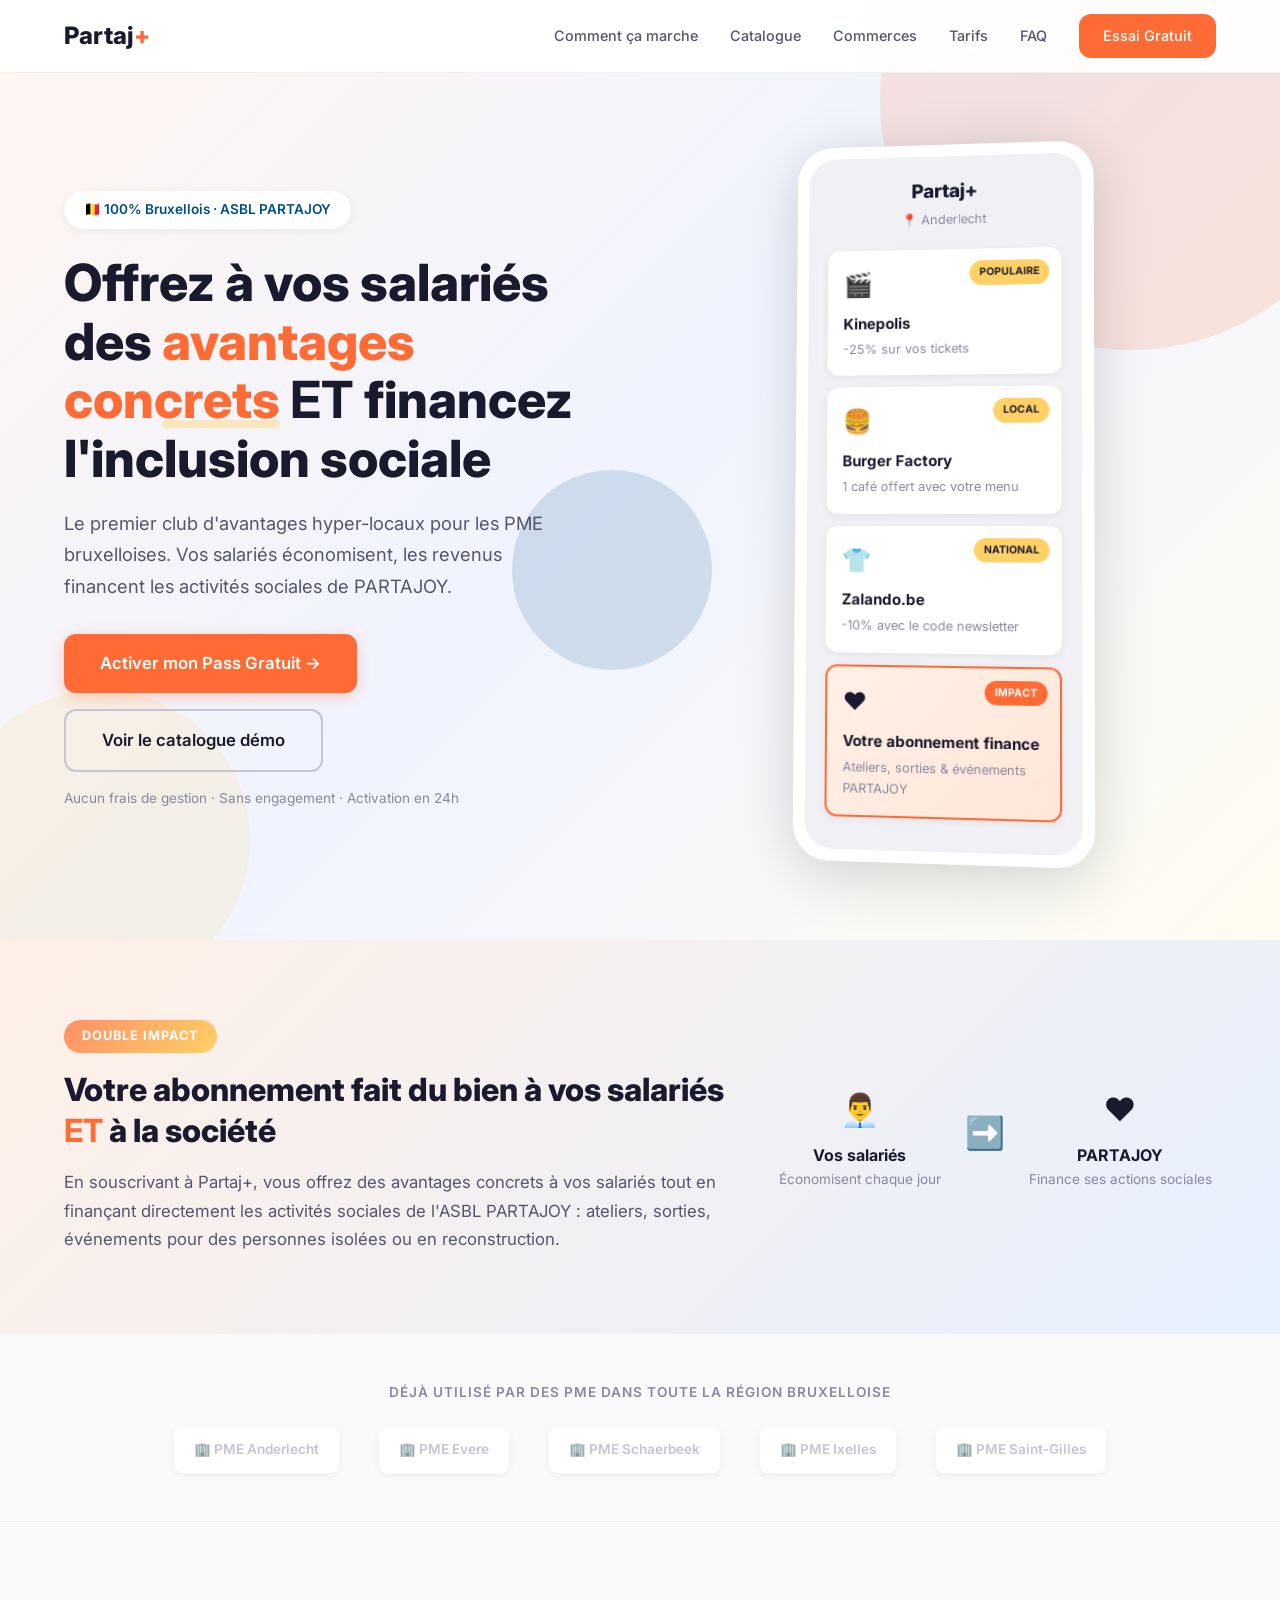
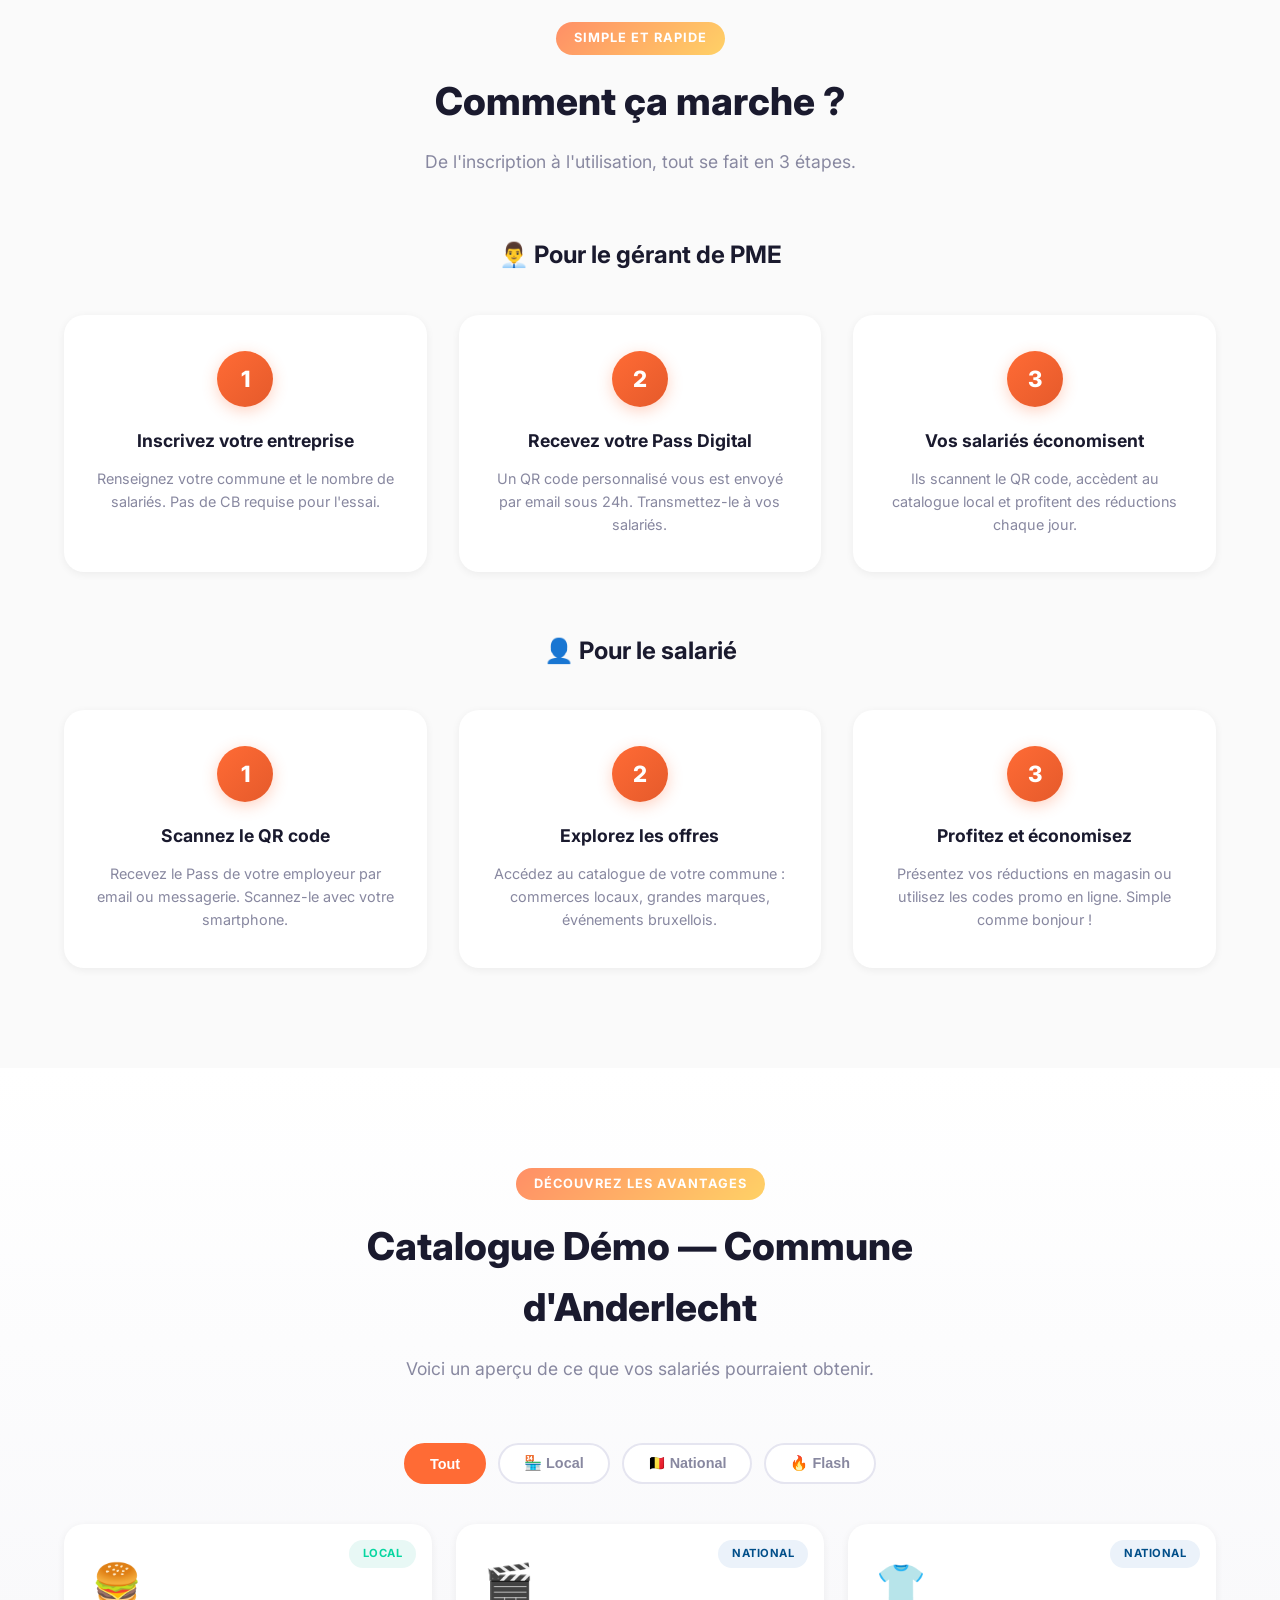
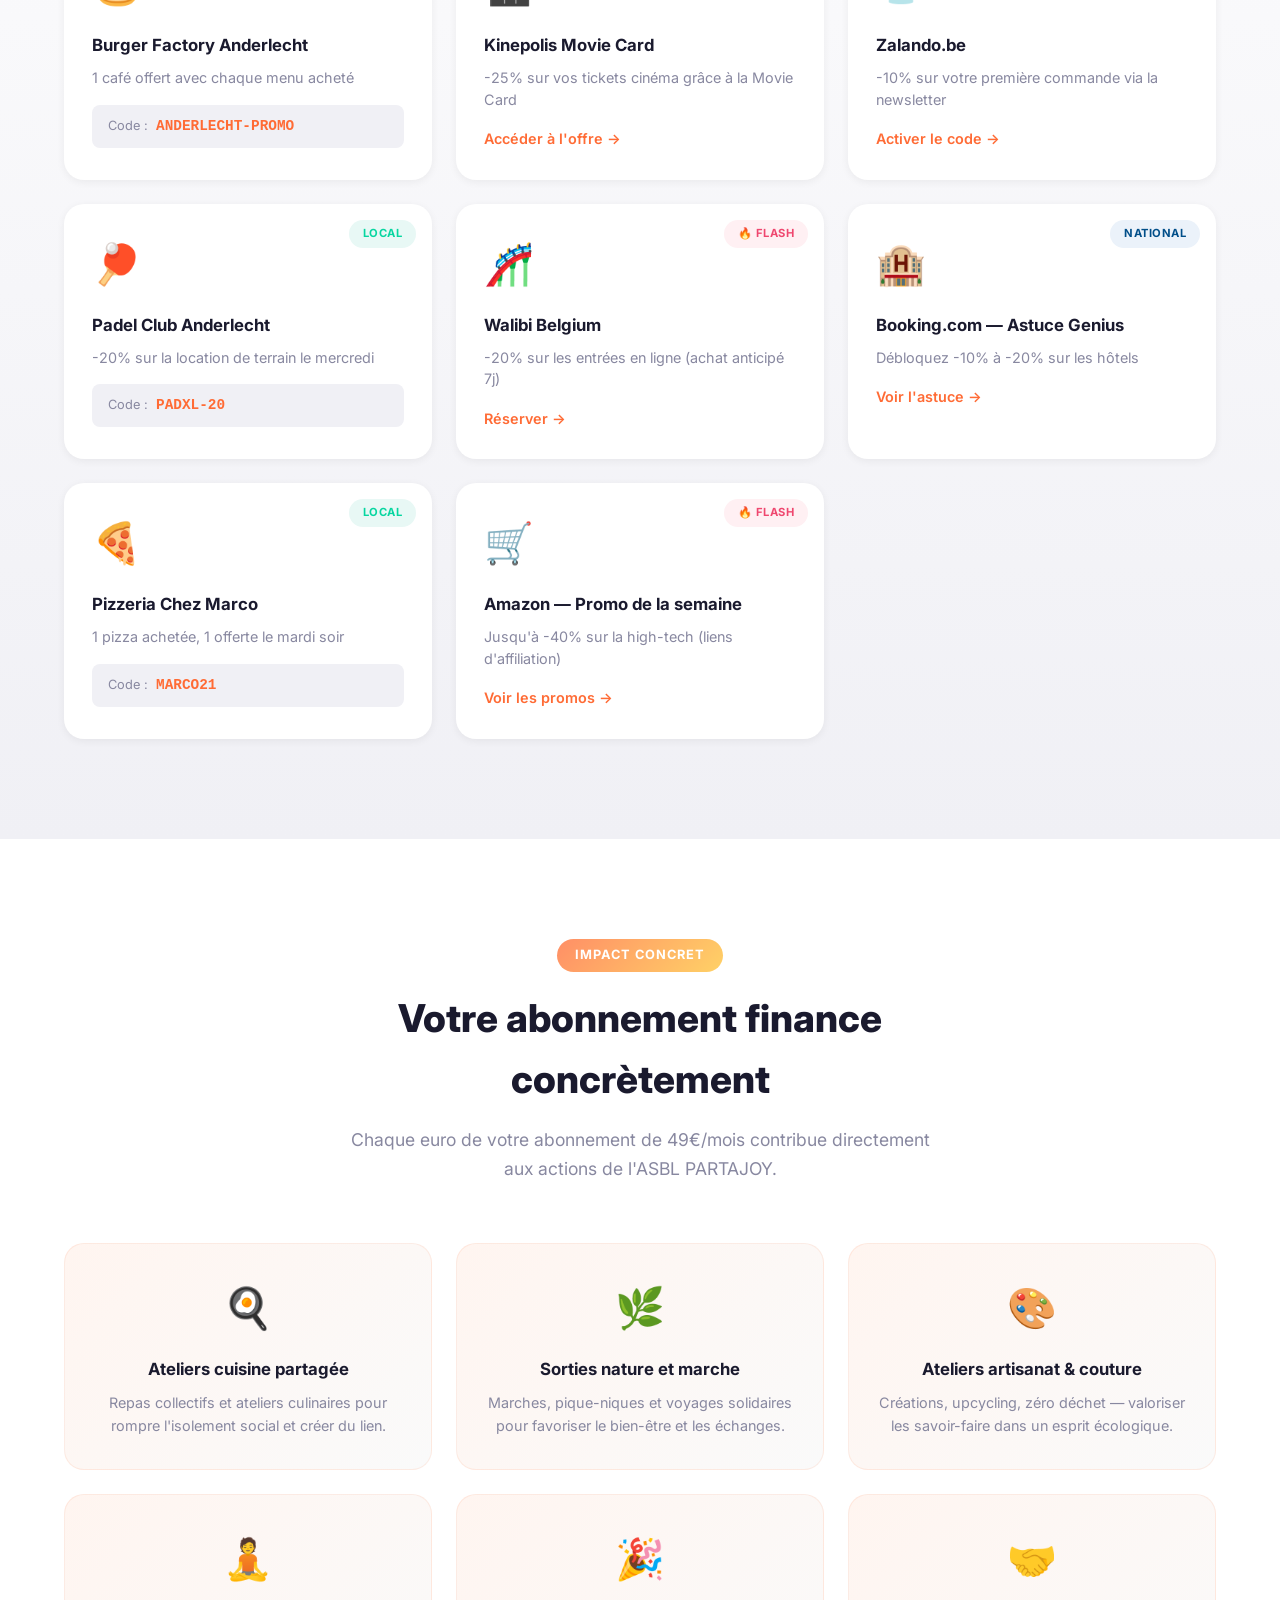
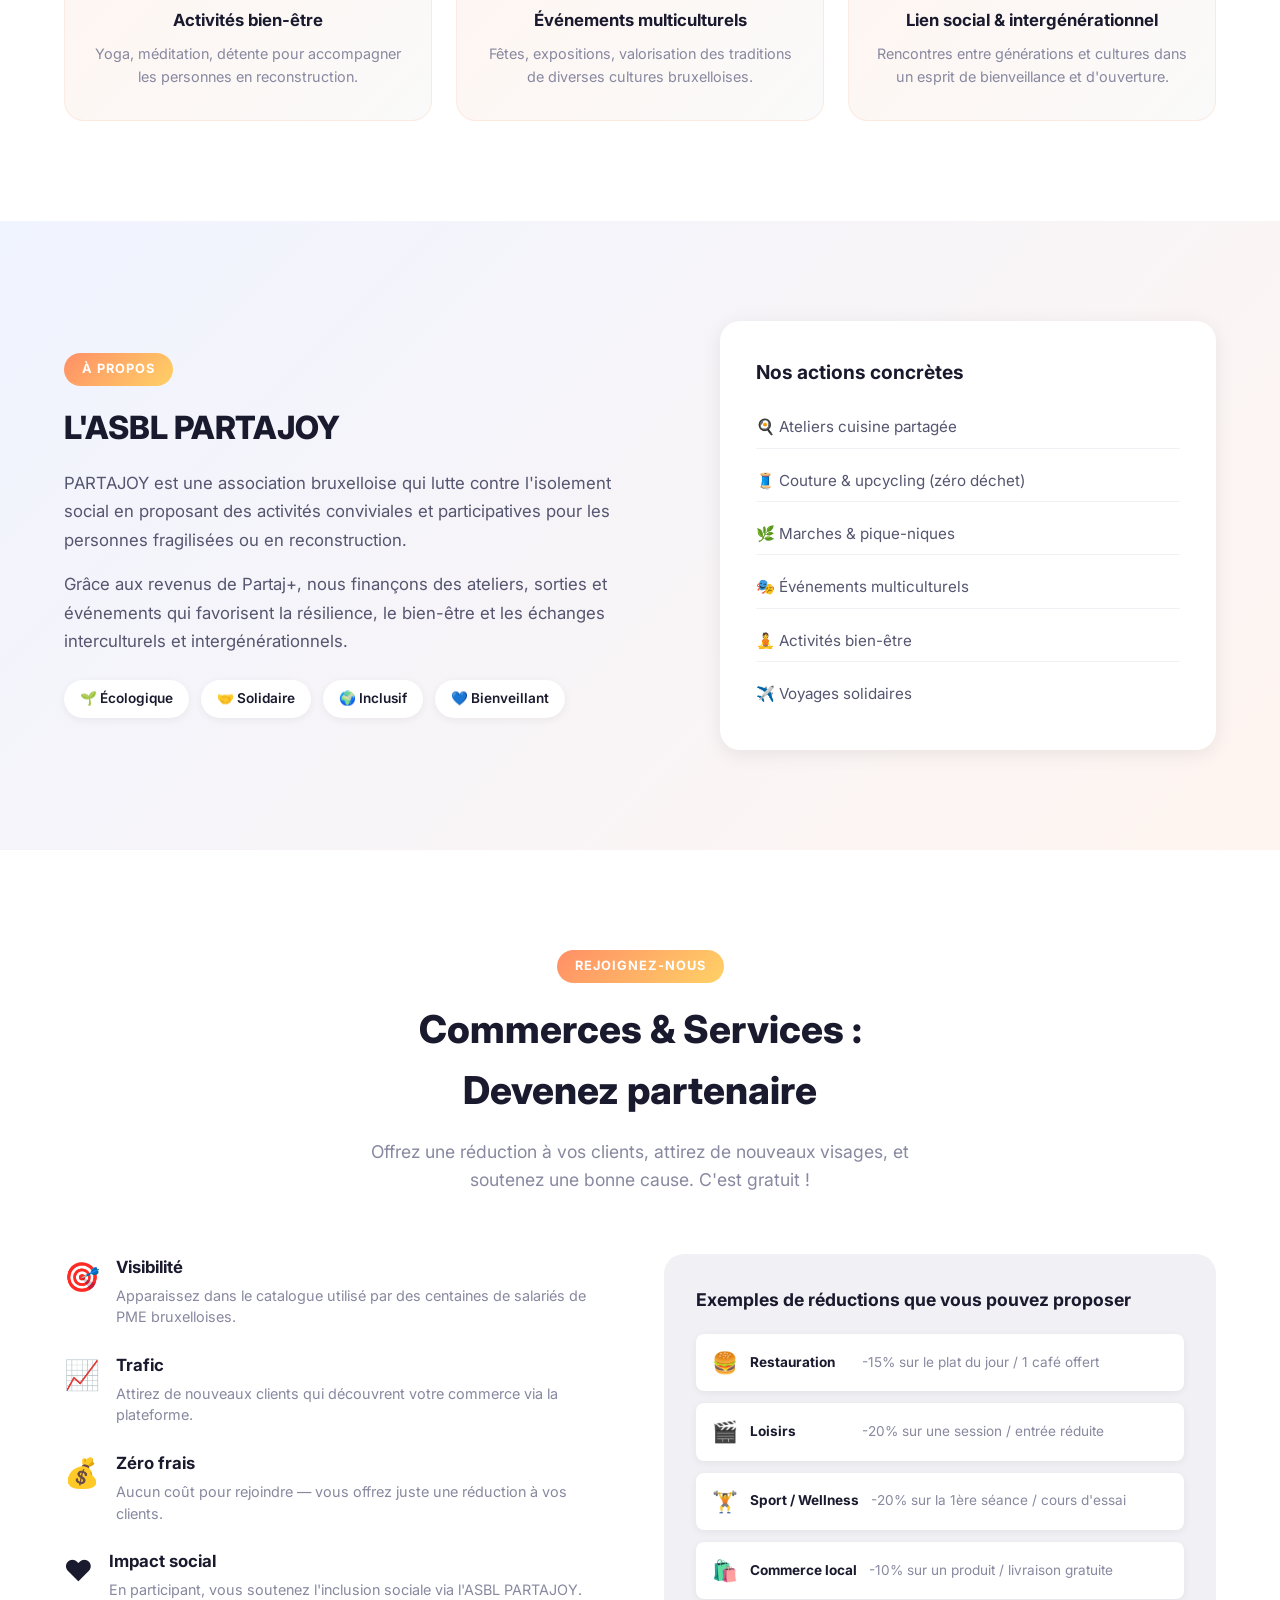
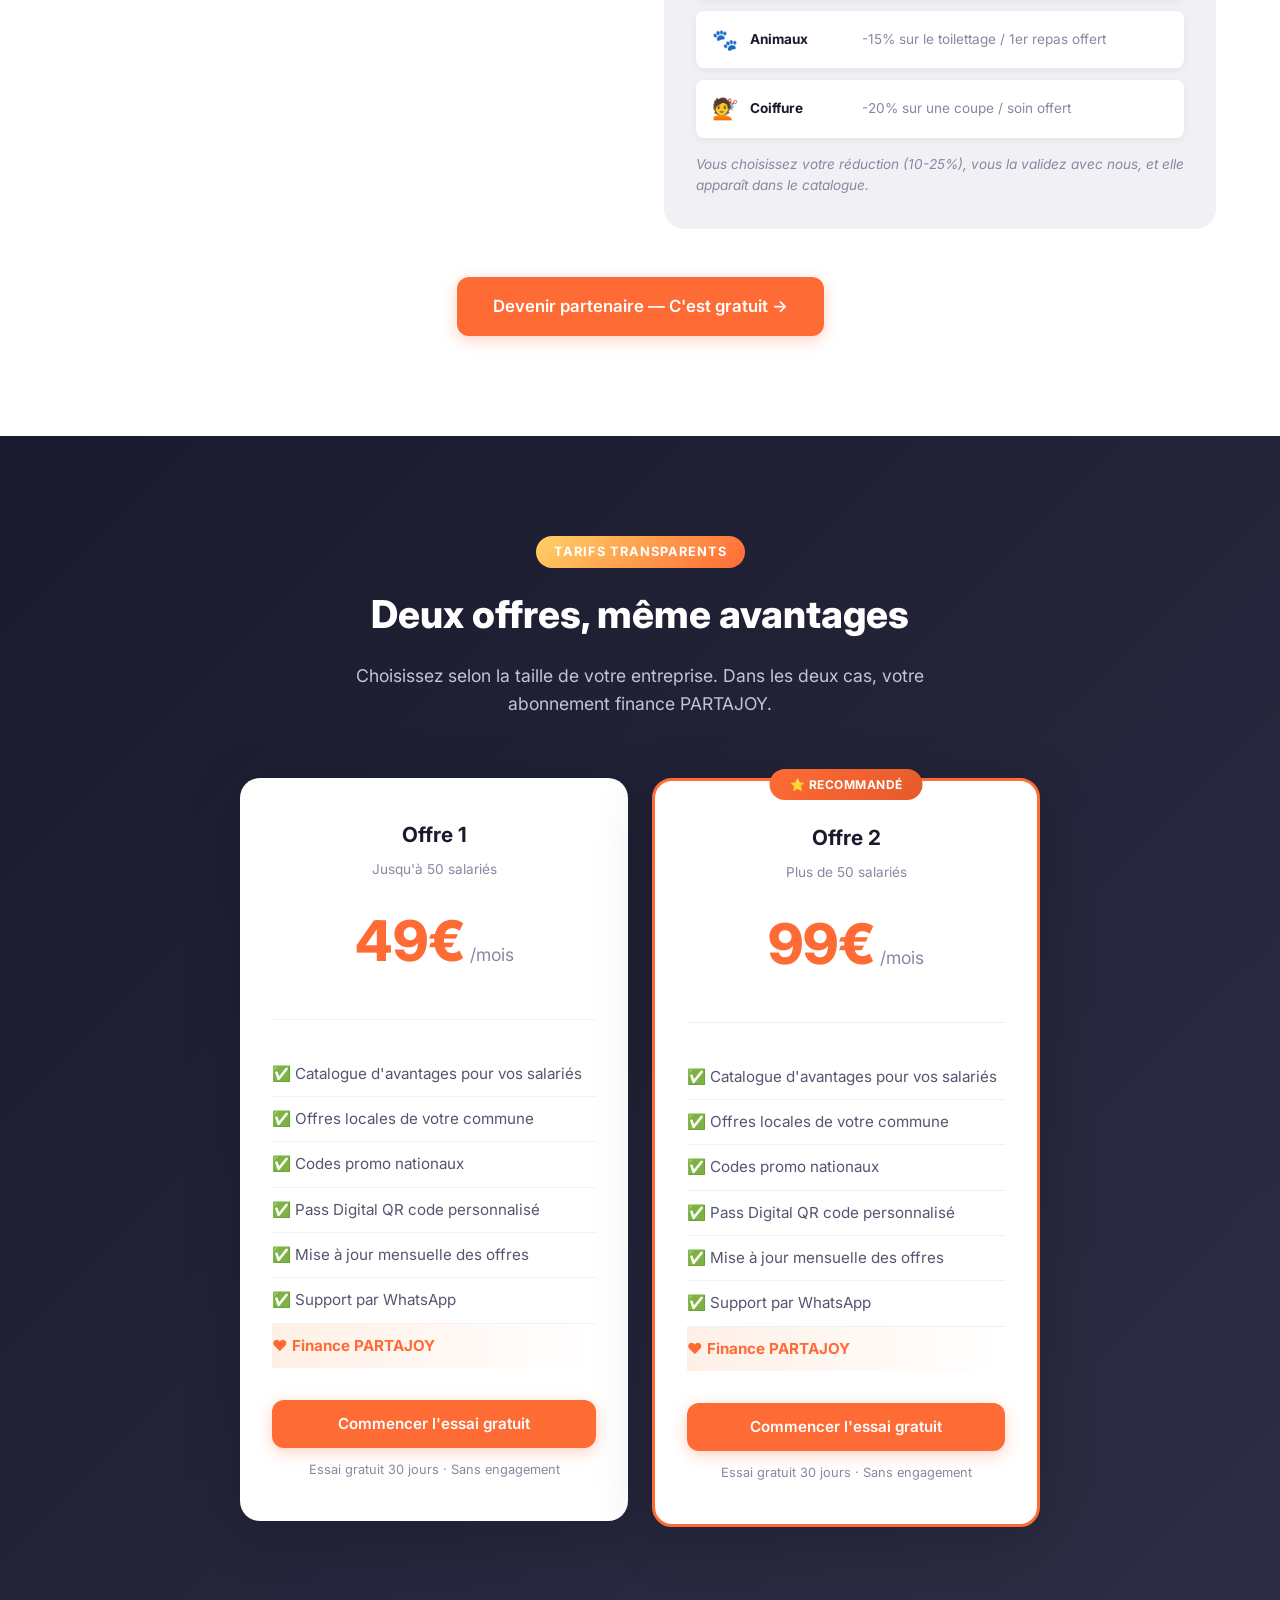
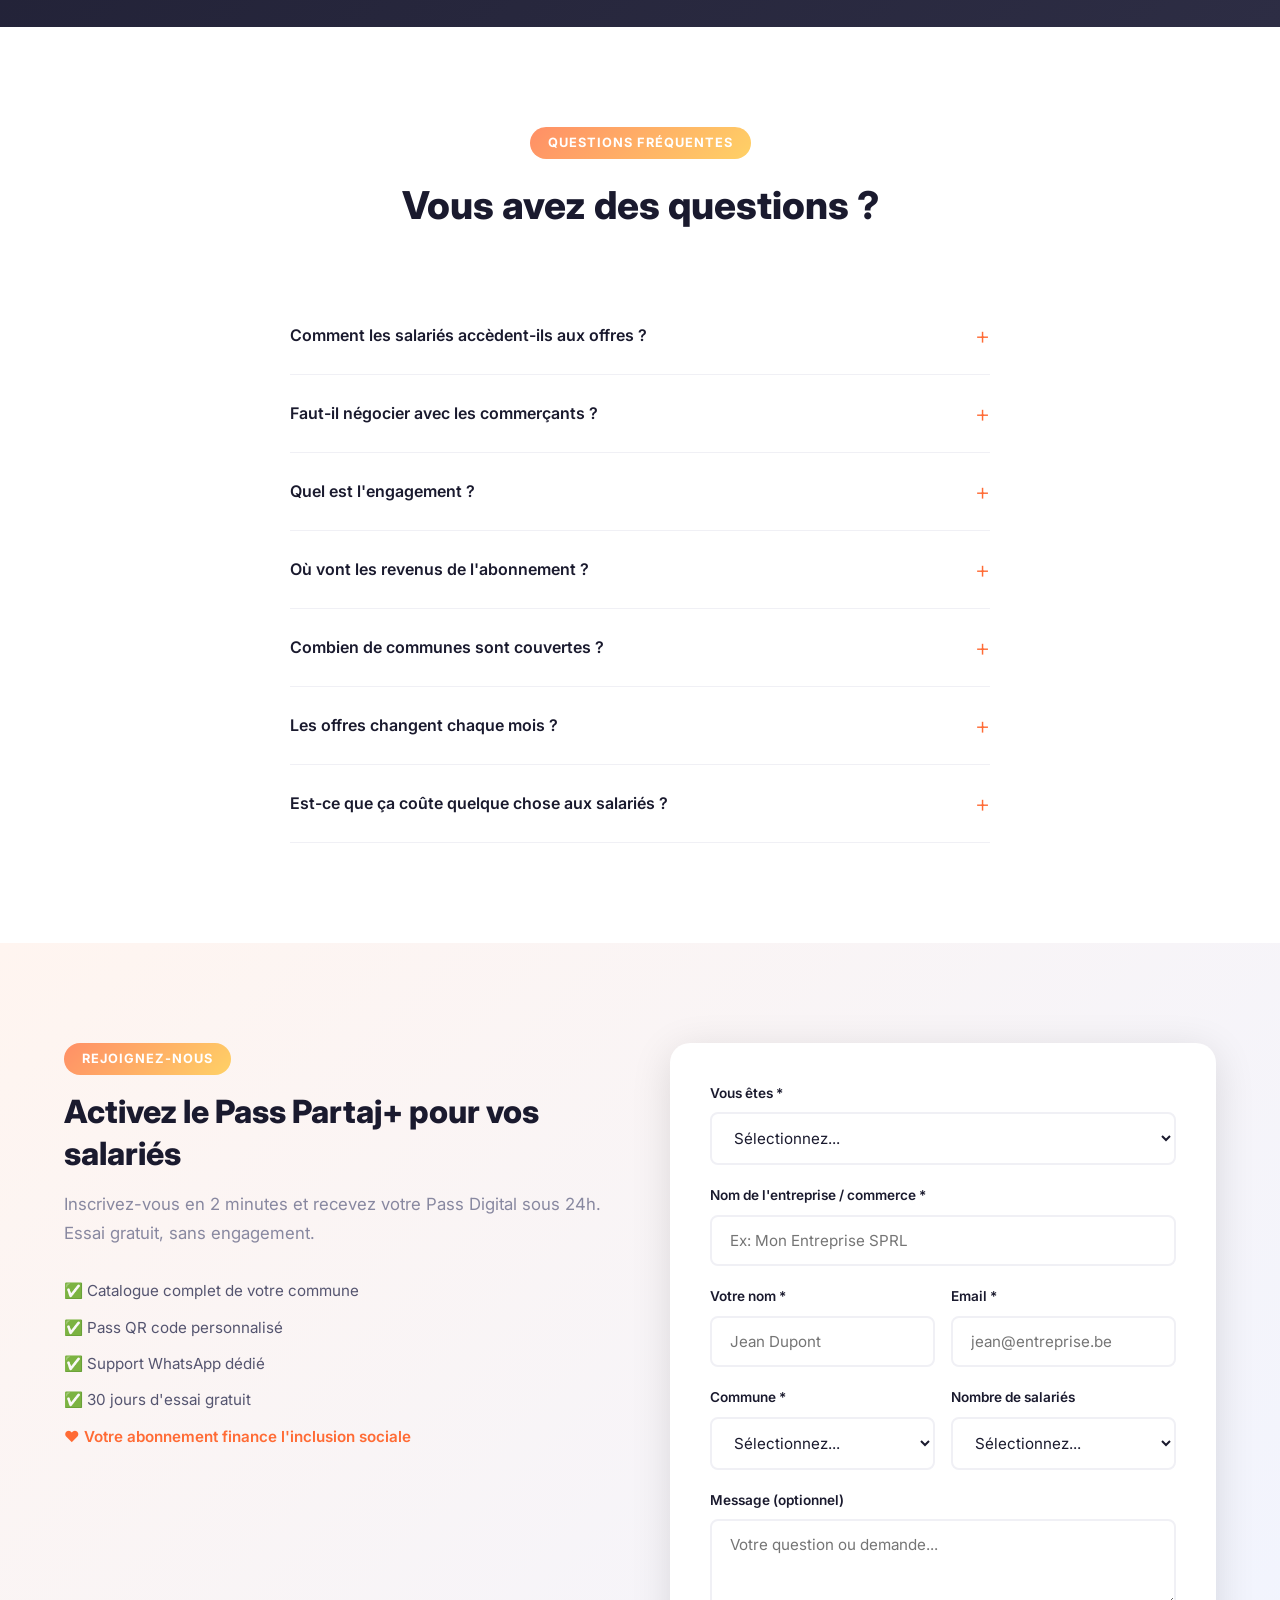
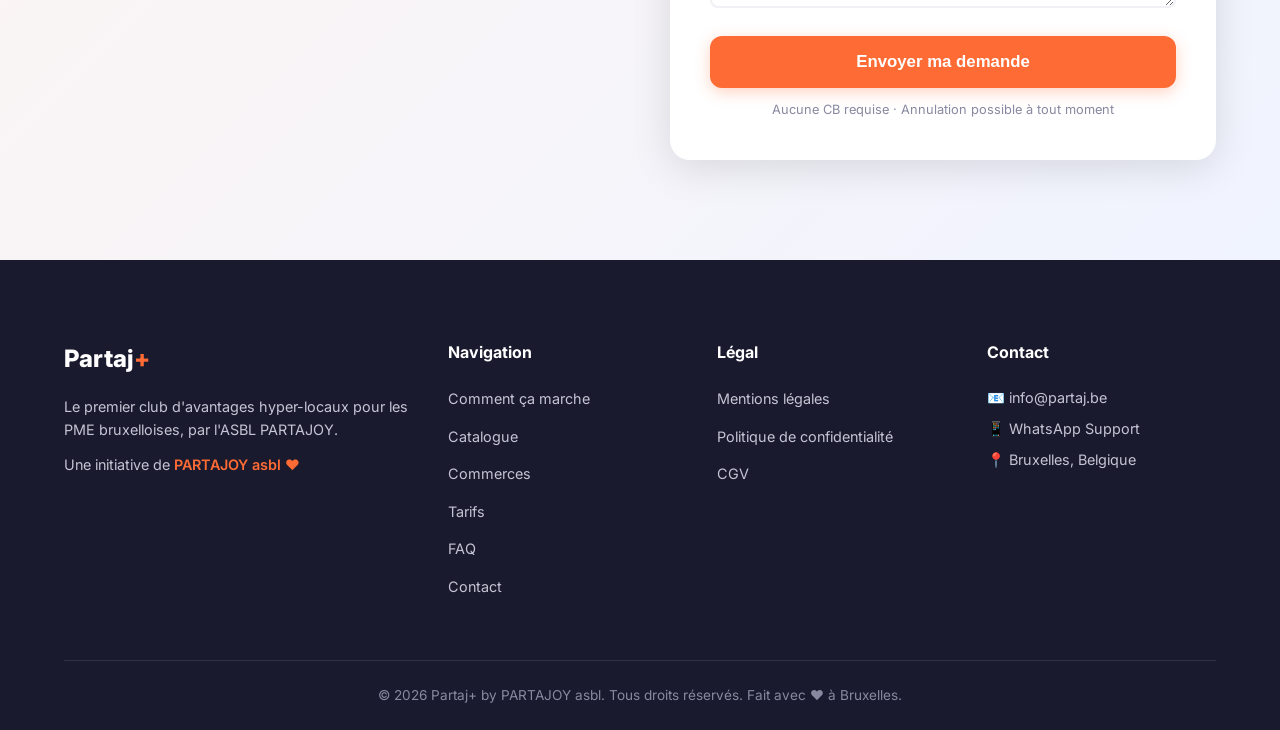
==== commit 33a923ad: "Ajout lien vers site ASBL PARTAJOY" ====
--- a/index.html
+++ b/index.html
@@ -673,7 +673,7 @@
                 <div class="footer-brand">
                     <a href="#" class="logo">Partaj<span>+</span></a>
                     <p>Le premier club d'avantages hyper-locaux pour les PME bruxelloises, par l'ASBL PARTAJOY.</p>
-                    <p class="footer-asbl">Une initiative de <strong>PARTAJOY asbl</strong></p>
+                    <p class="footer-asbl">Une initiative de <a href="https://lahouch.github.io/partajoy/" target="_blank" style="color: #FF6B35; text-decoration: none; font-weight: 600;">PARTAJOY asbl ❤️</a></p>
                 </div>
                 <div class="footer-links">
                     <h4>Navigation</h4>
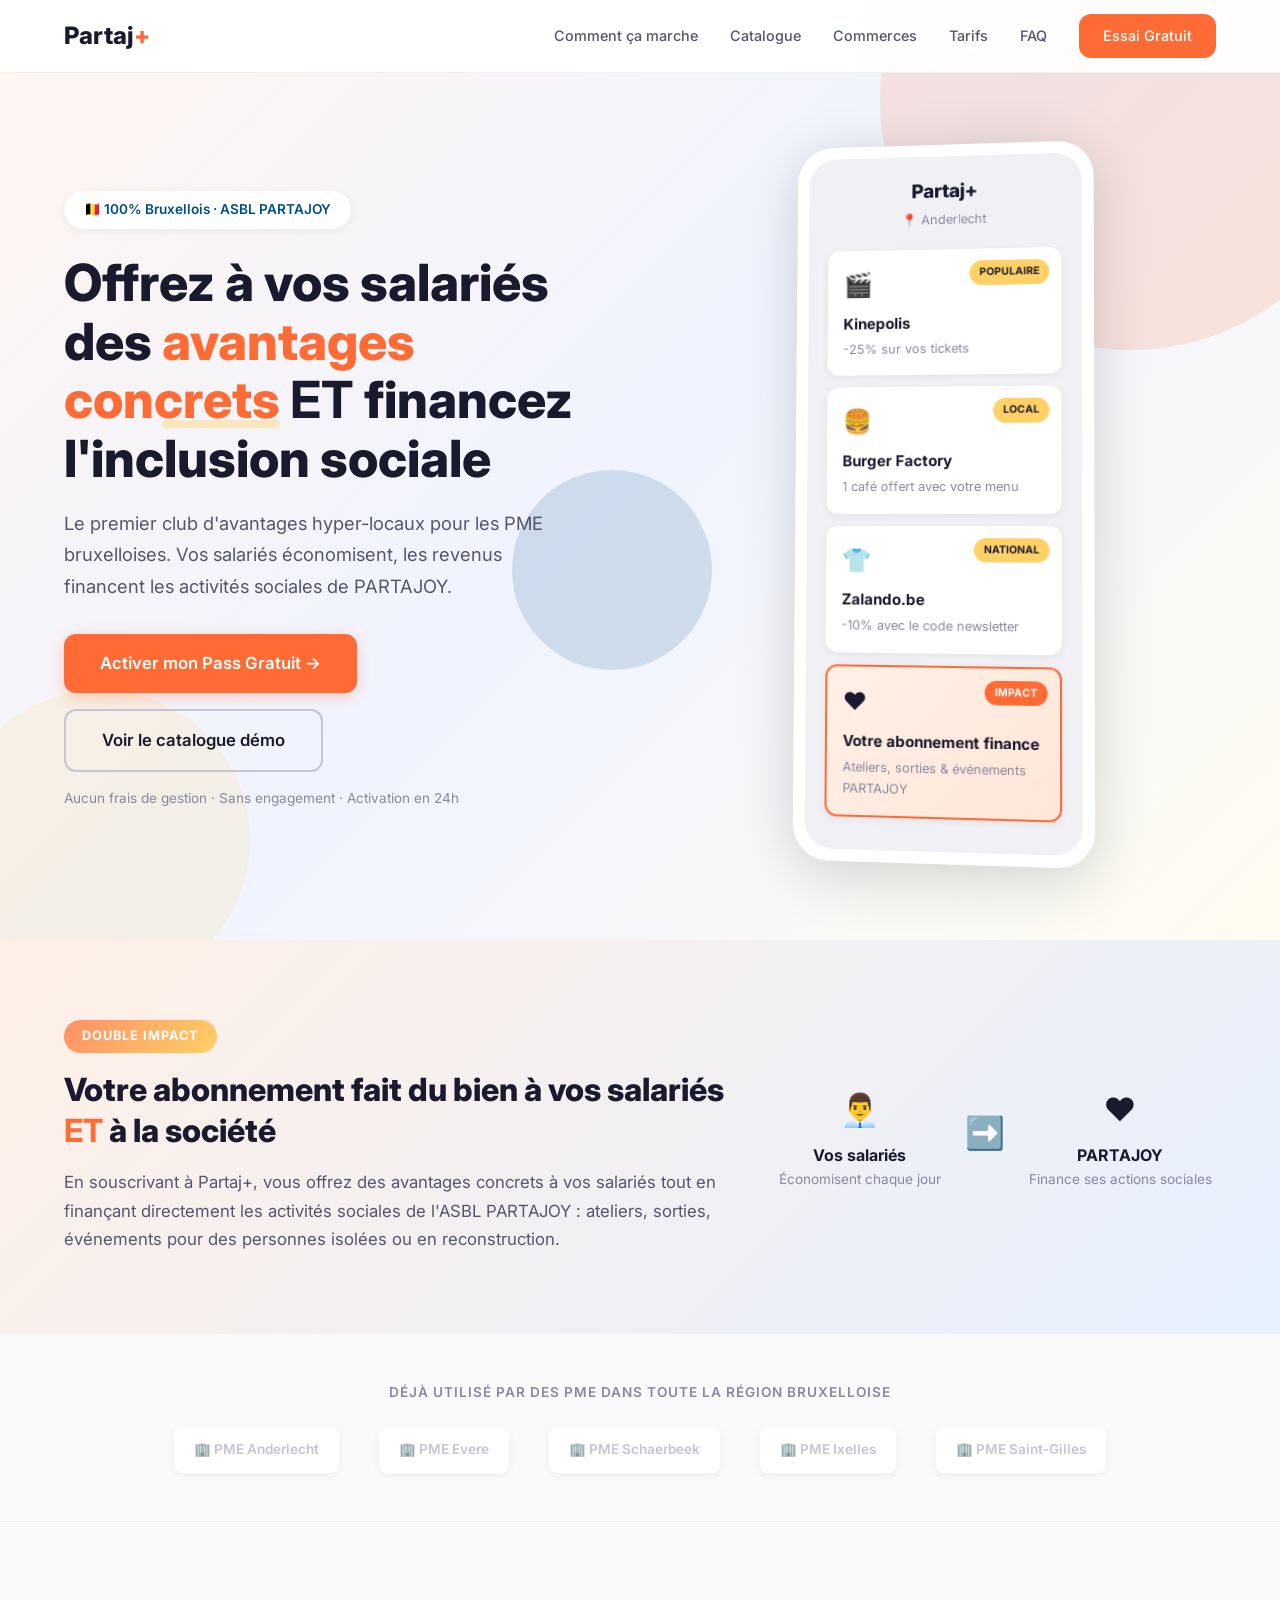
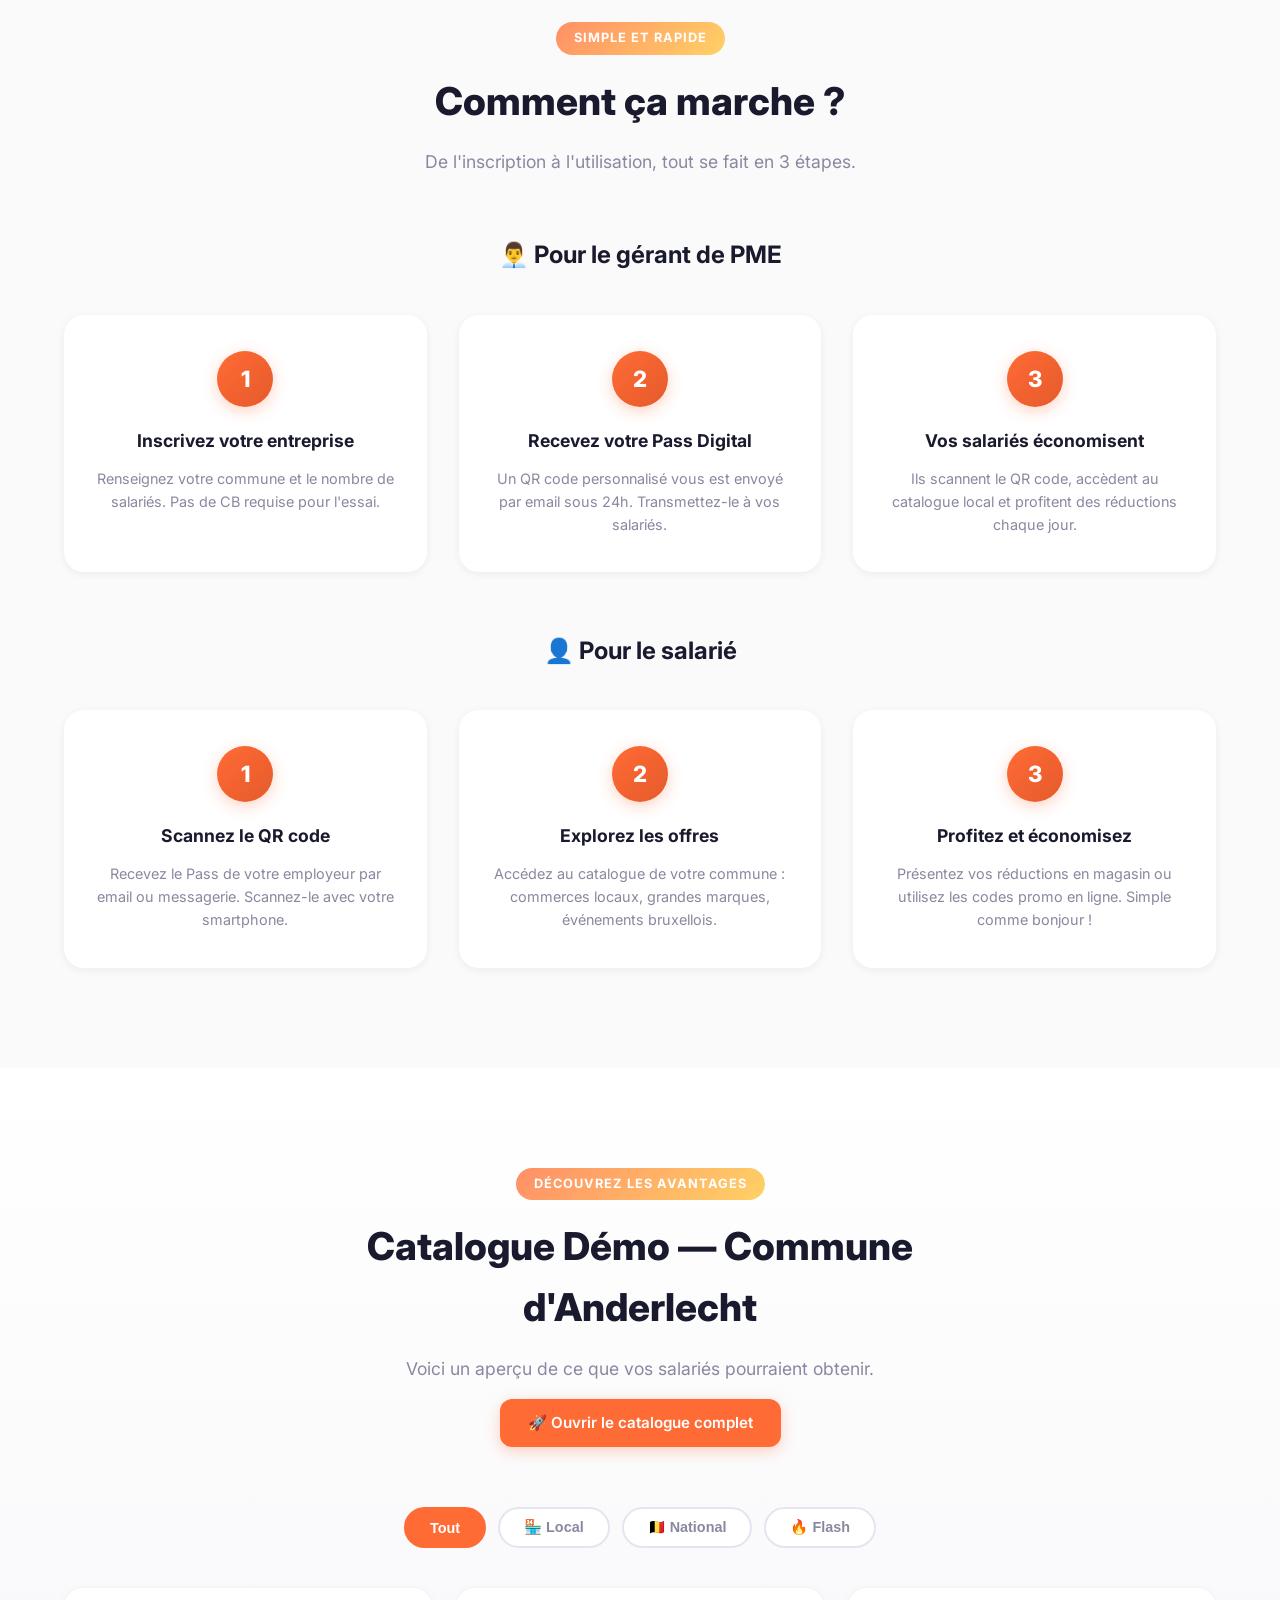
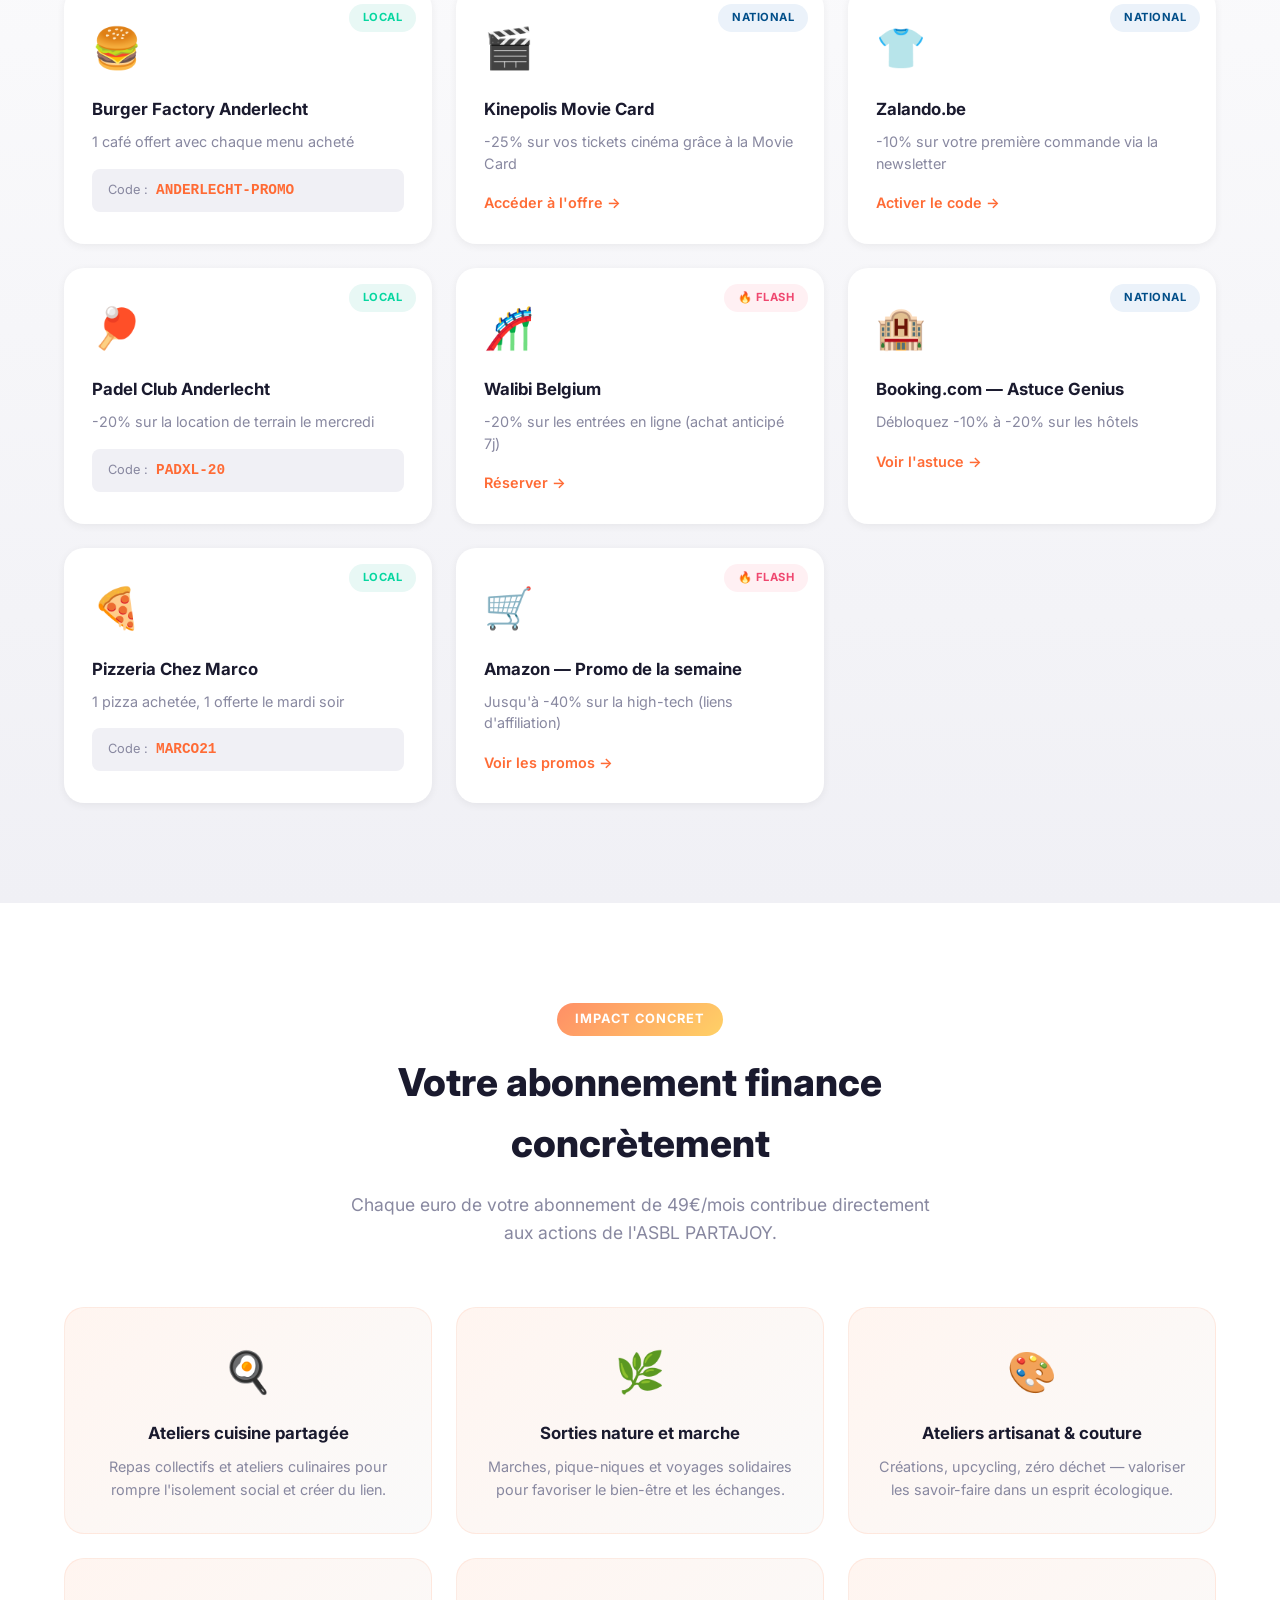
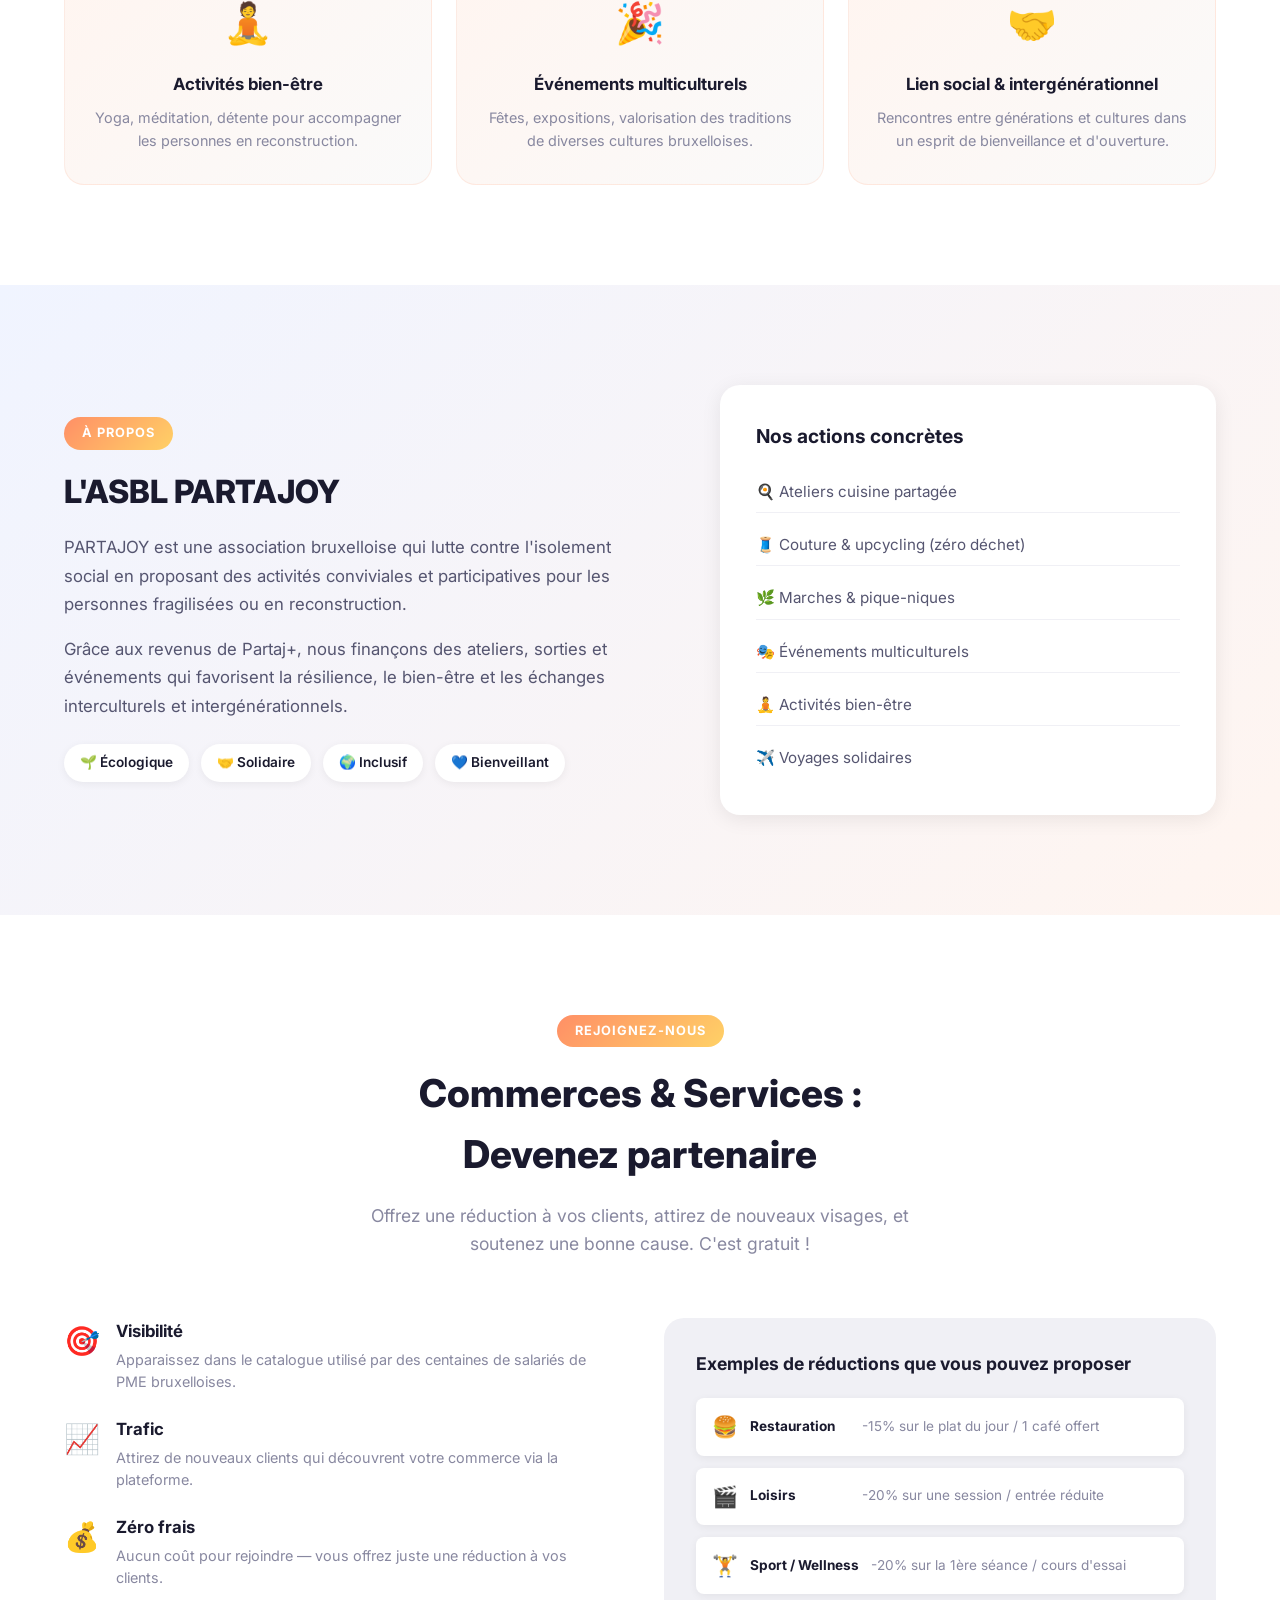
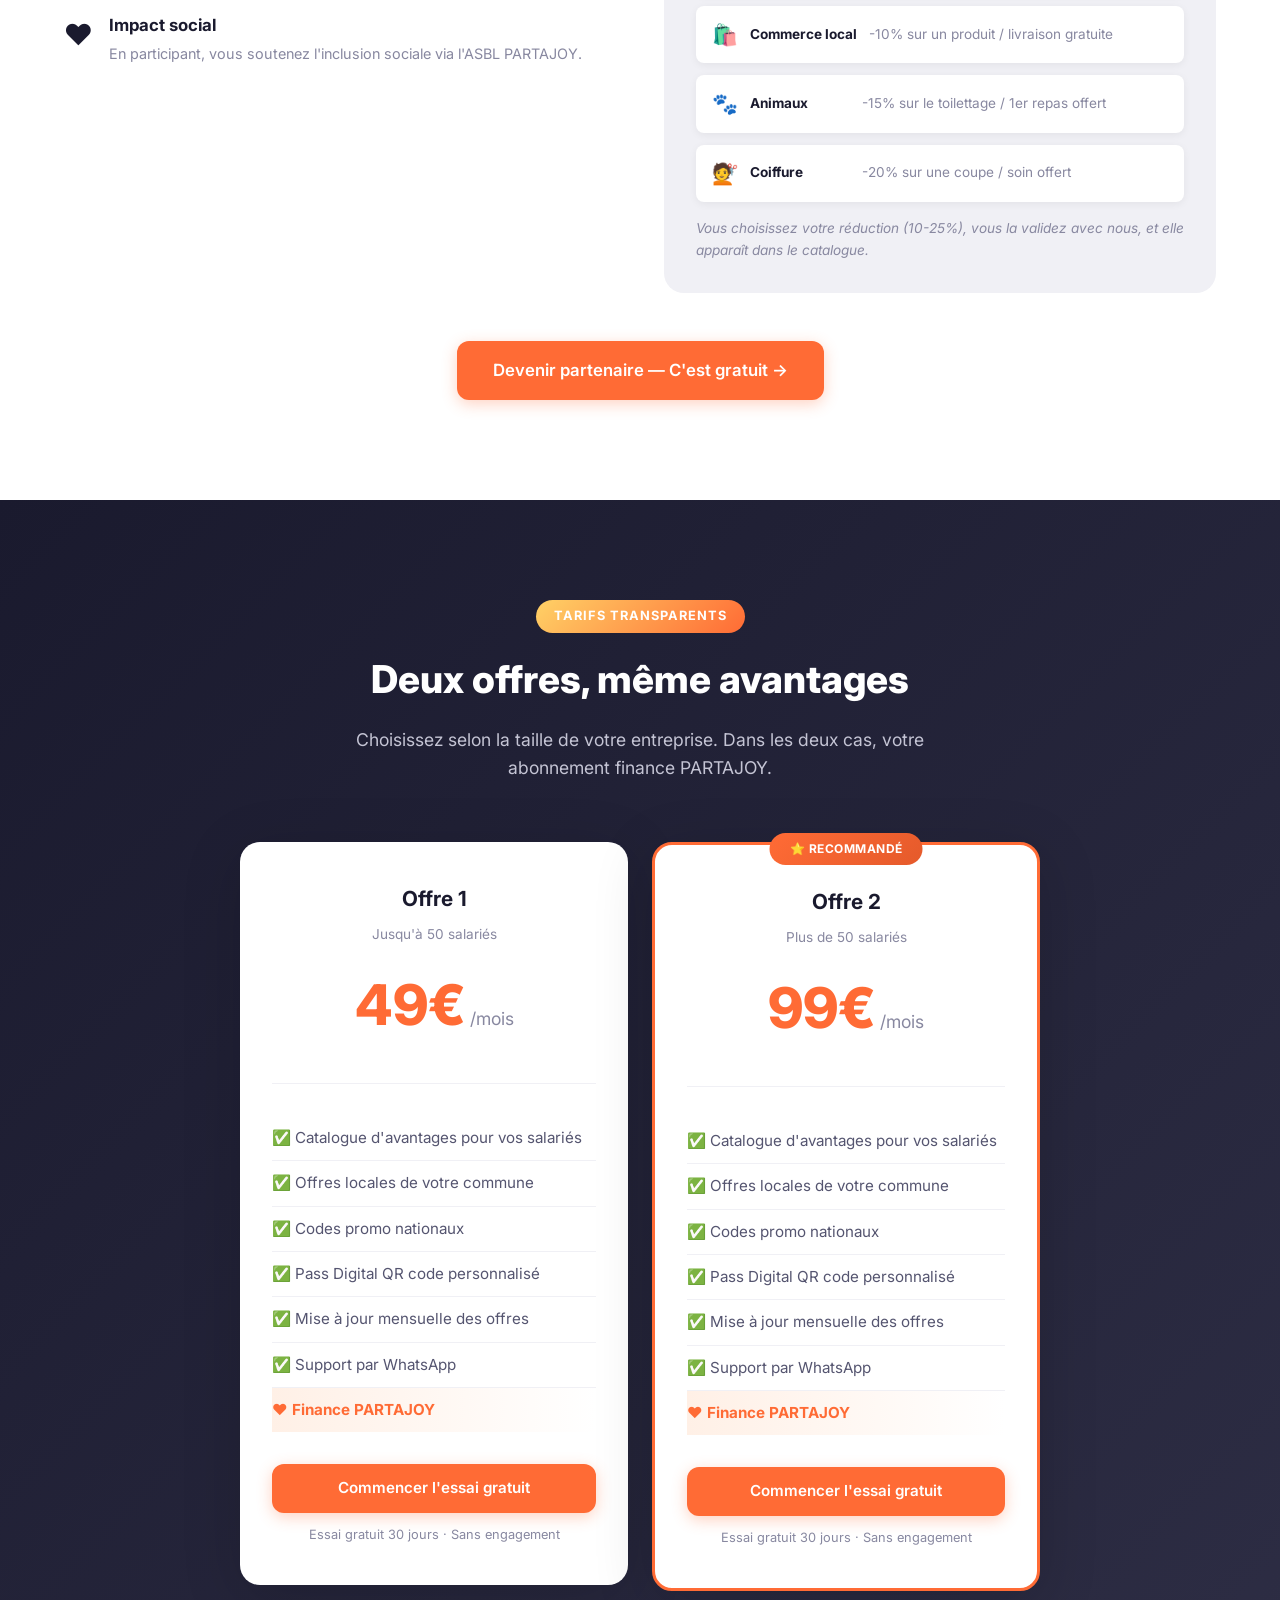
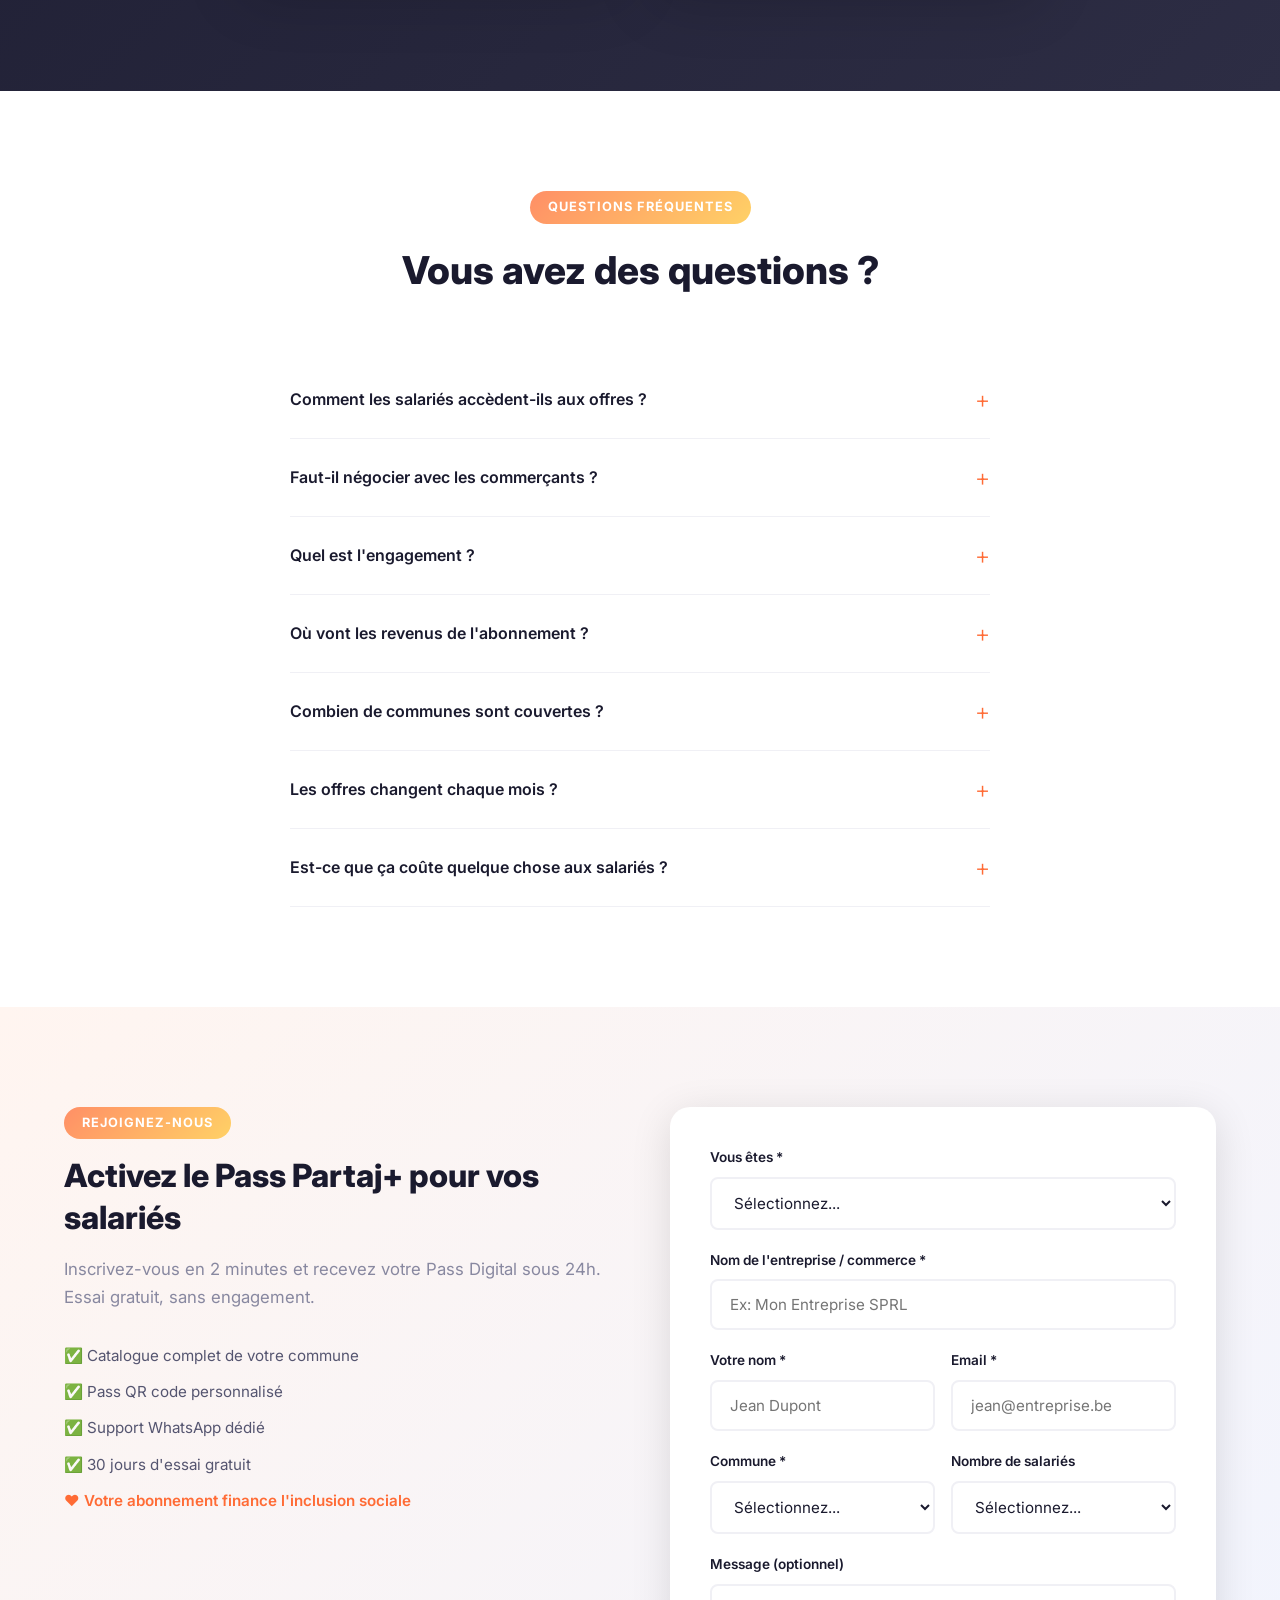
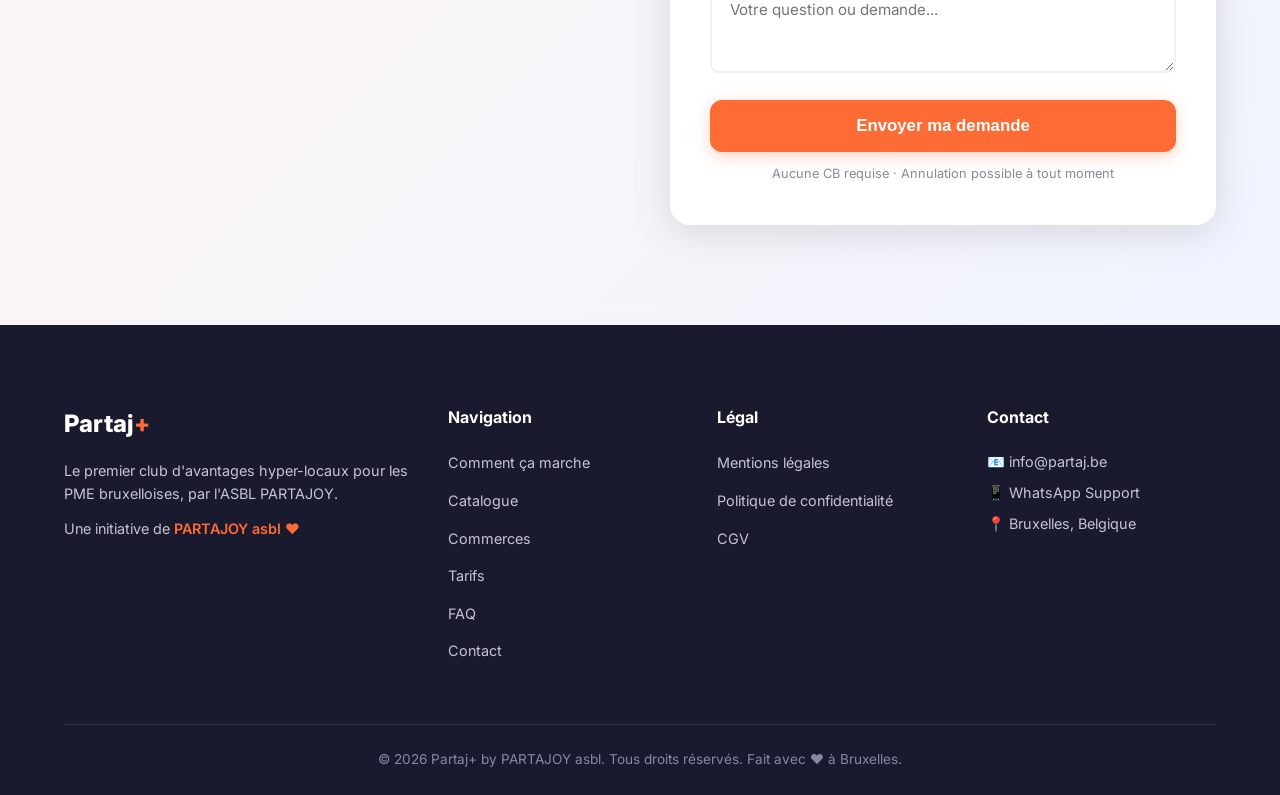
==== commit 23671cea: "Ajout catalogue complet (app.html) + liens" ====
--- a/index.html
+++ b/index.html
@@ -39,7 +39,7 @@
                 <p class="hero-subtitle">Le premier club d'avantages hyper-locaux pour les PME bruxelloises. Vos salariés économisent, les revenus financent les activités sociales de PARTAJOY.</p>
                 <div class="hero-cta">
                     <a href="#contact" class="btn btn-primary btn-lg">Activer mon Pass Gratuit →</a>
-                    <a href="#catalogue" class="btn btn-outline btn-lg">Voir le catalogue démo</a>
+                    <a href="app.html" target="_blank" class="btn btn-outline btn-lg">Voir le catalogue démo</a>
                 </div>
                 <p class="hero-note">Aucun frais de gestion · Sans engagement · Activation en 24h</p>
             </div>
@@ -189,6 +189,9 @@
                 <span class="section-tag">Découvrez les avantages</span>
                 <h2>Catalogue Démo — Commune d'Anderlecht</h2>
                 <p>Voici un aperçu de ce que vos salariés pourraient obtenir.</p>
+                <a href="app.html" target="_blank" class="btn btn-primary" style="margin-top: 16px; display: inline-flex; align-items: center; gap: 8px;">
+                    🚀 Ouvrir le catalogue complet
+                </a>
             </div>
 
             <!-- Filtres -->
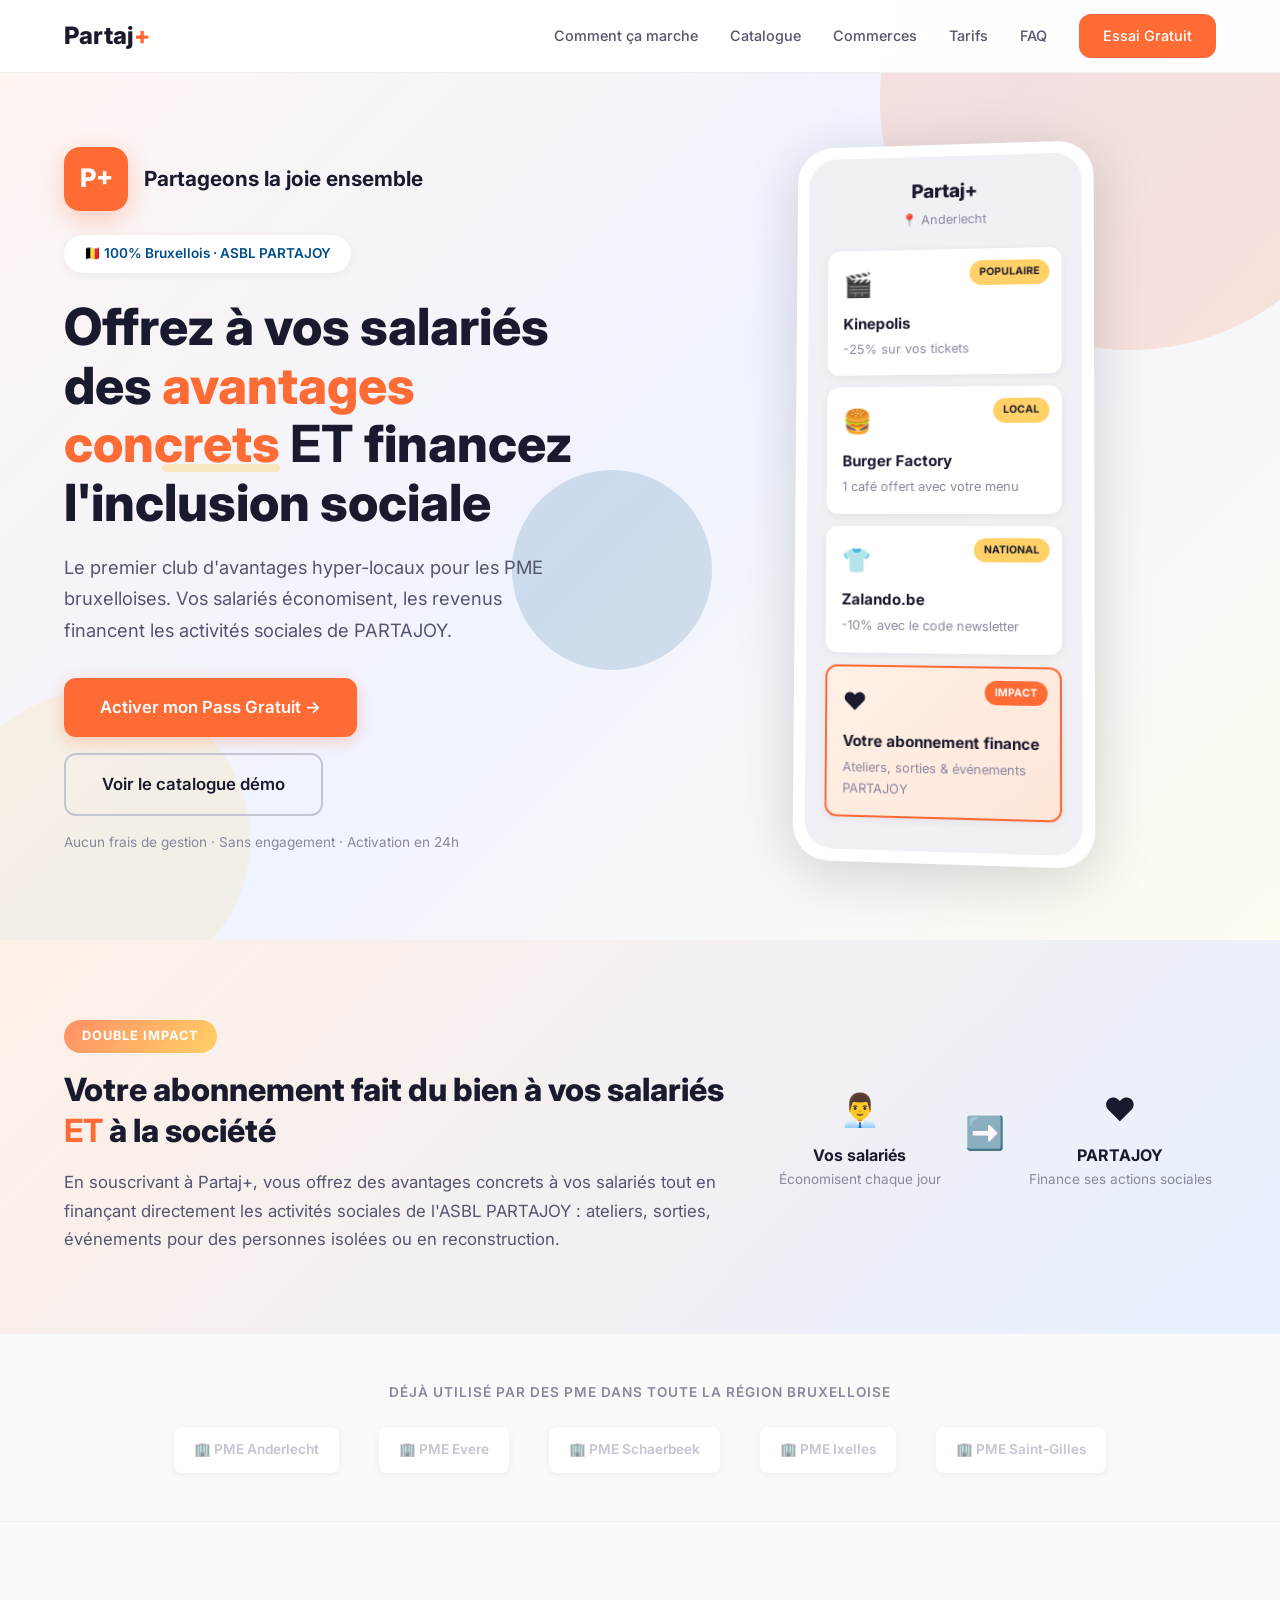
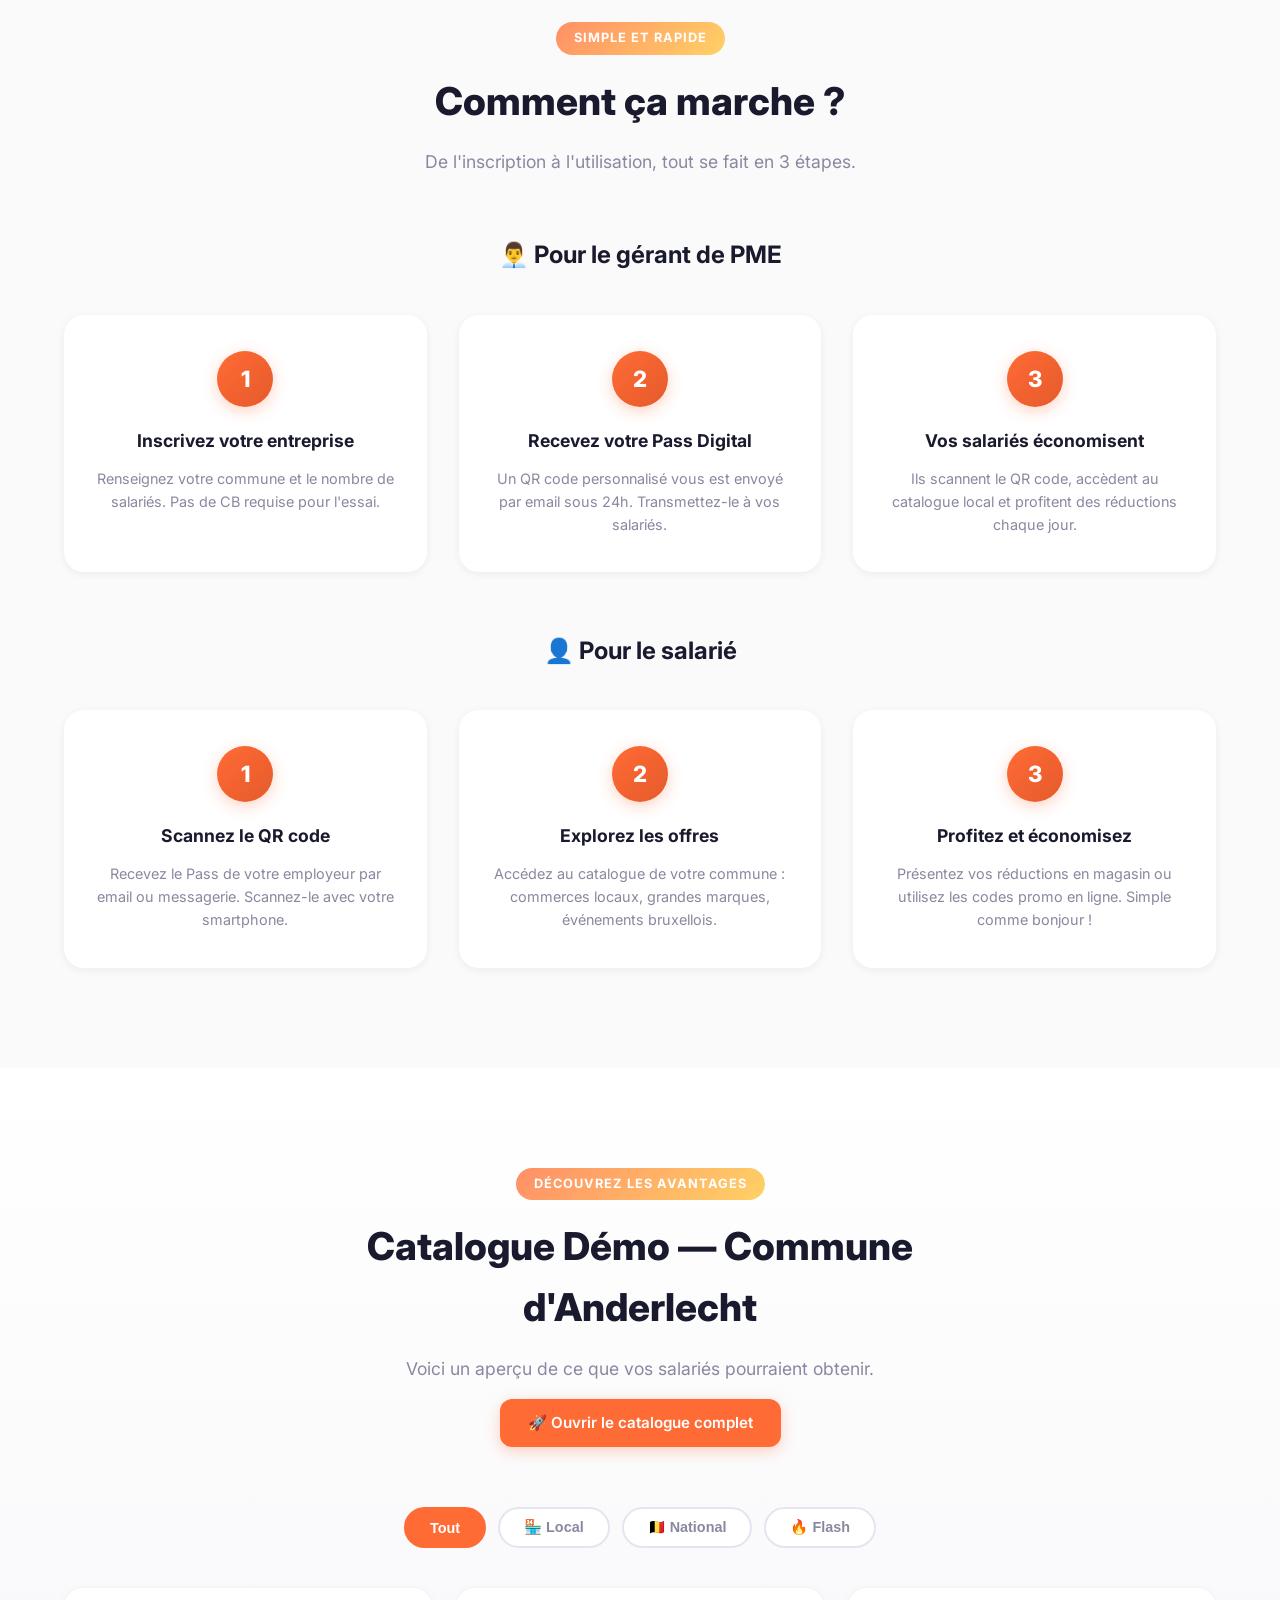
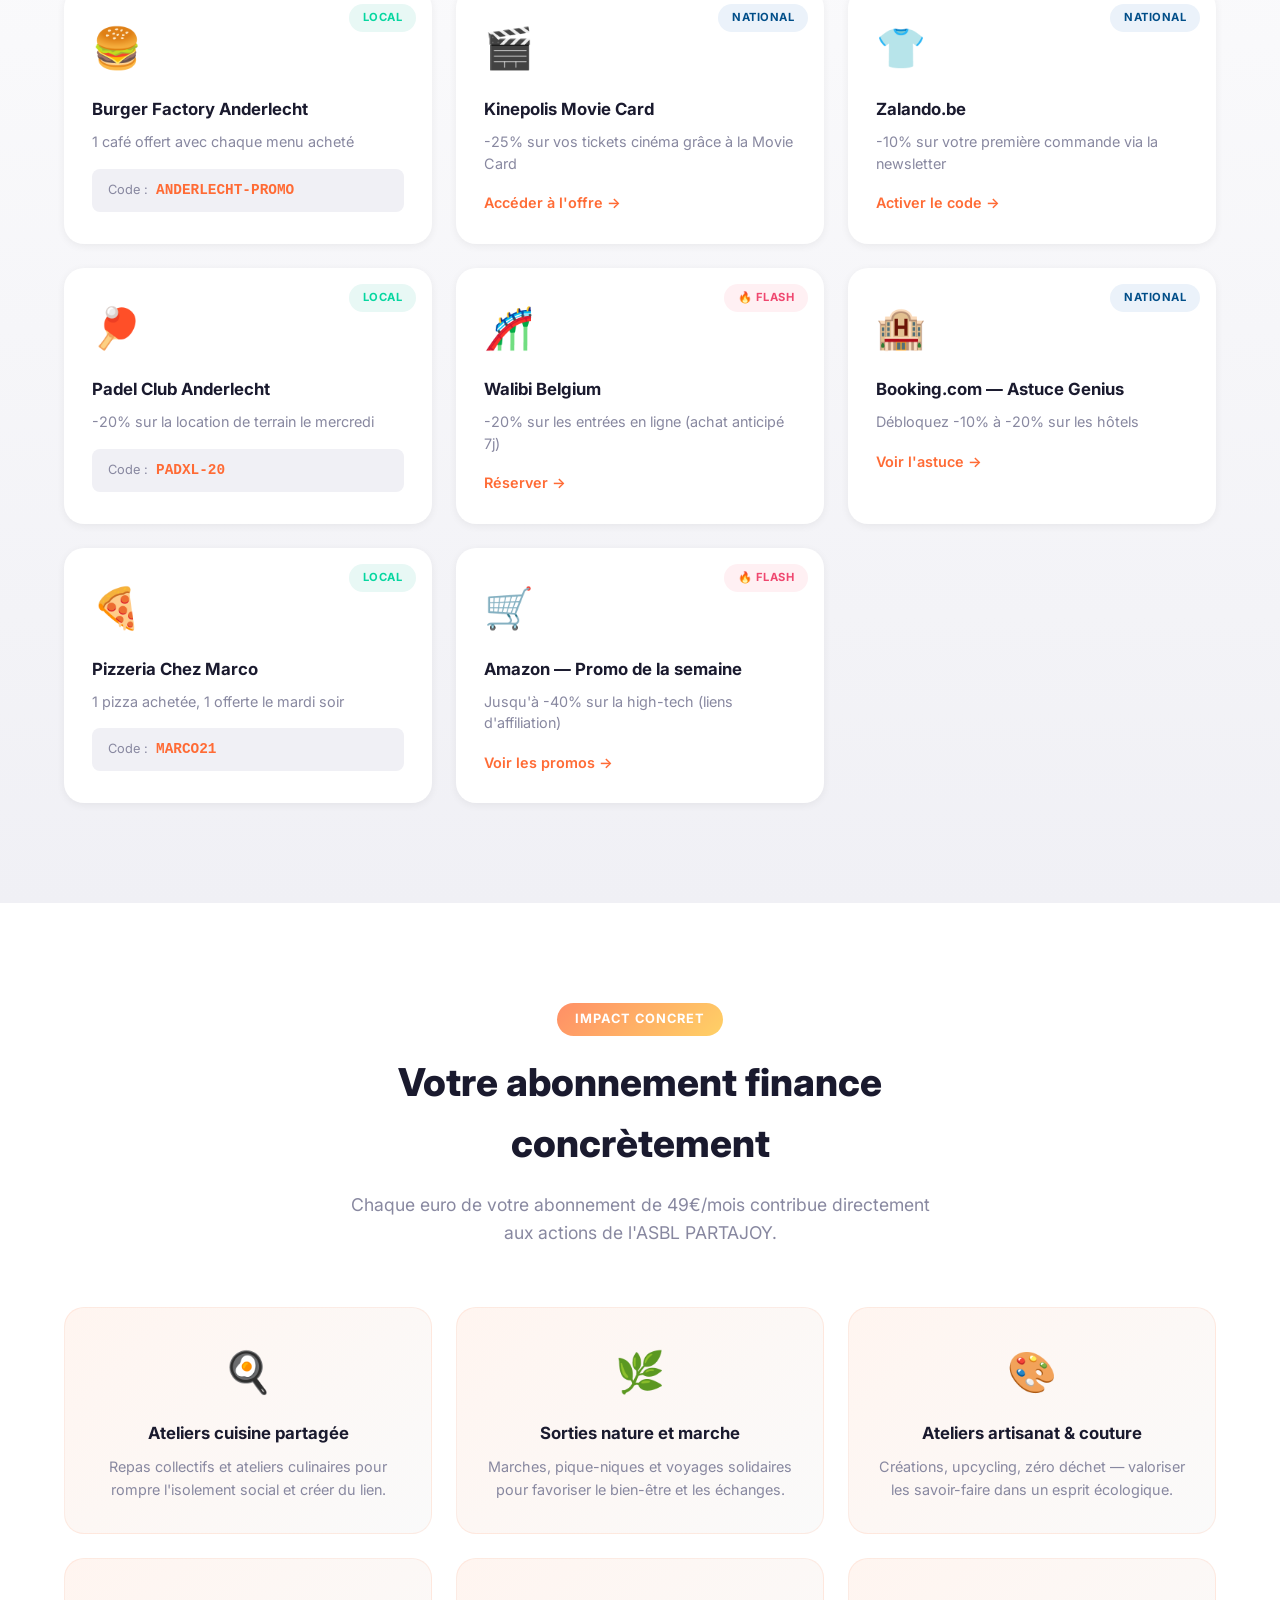
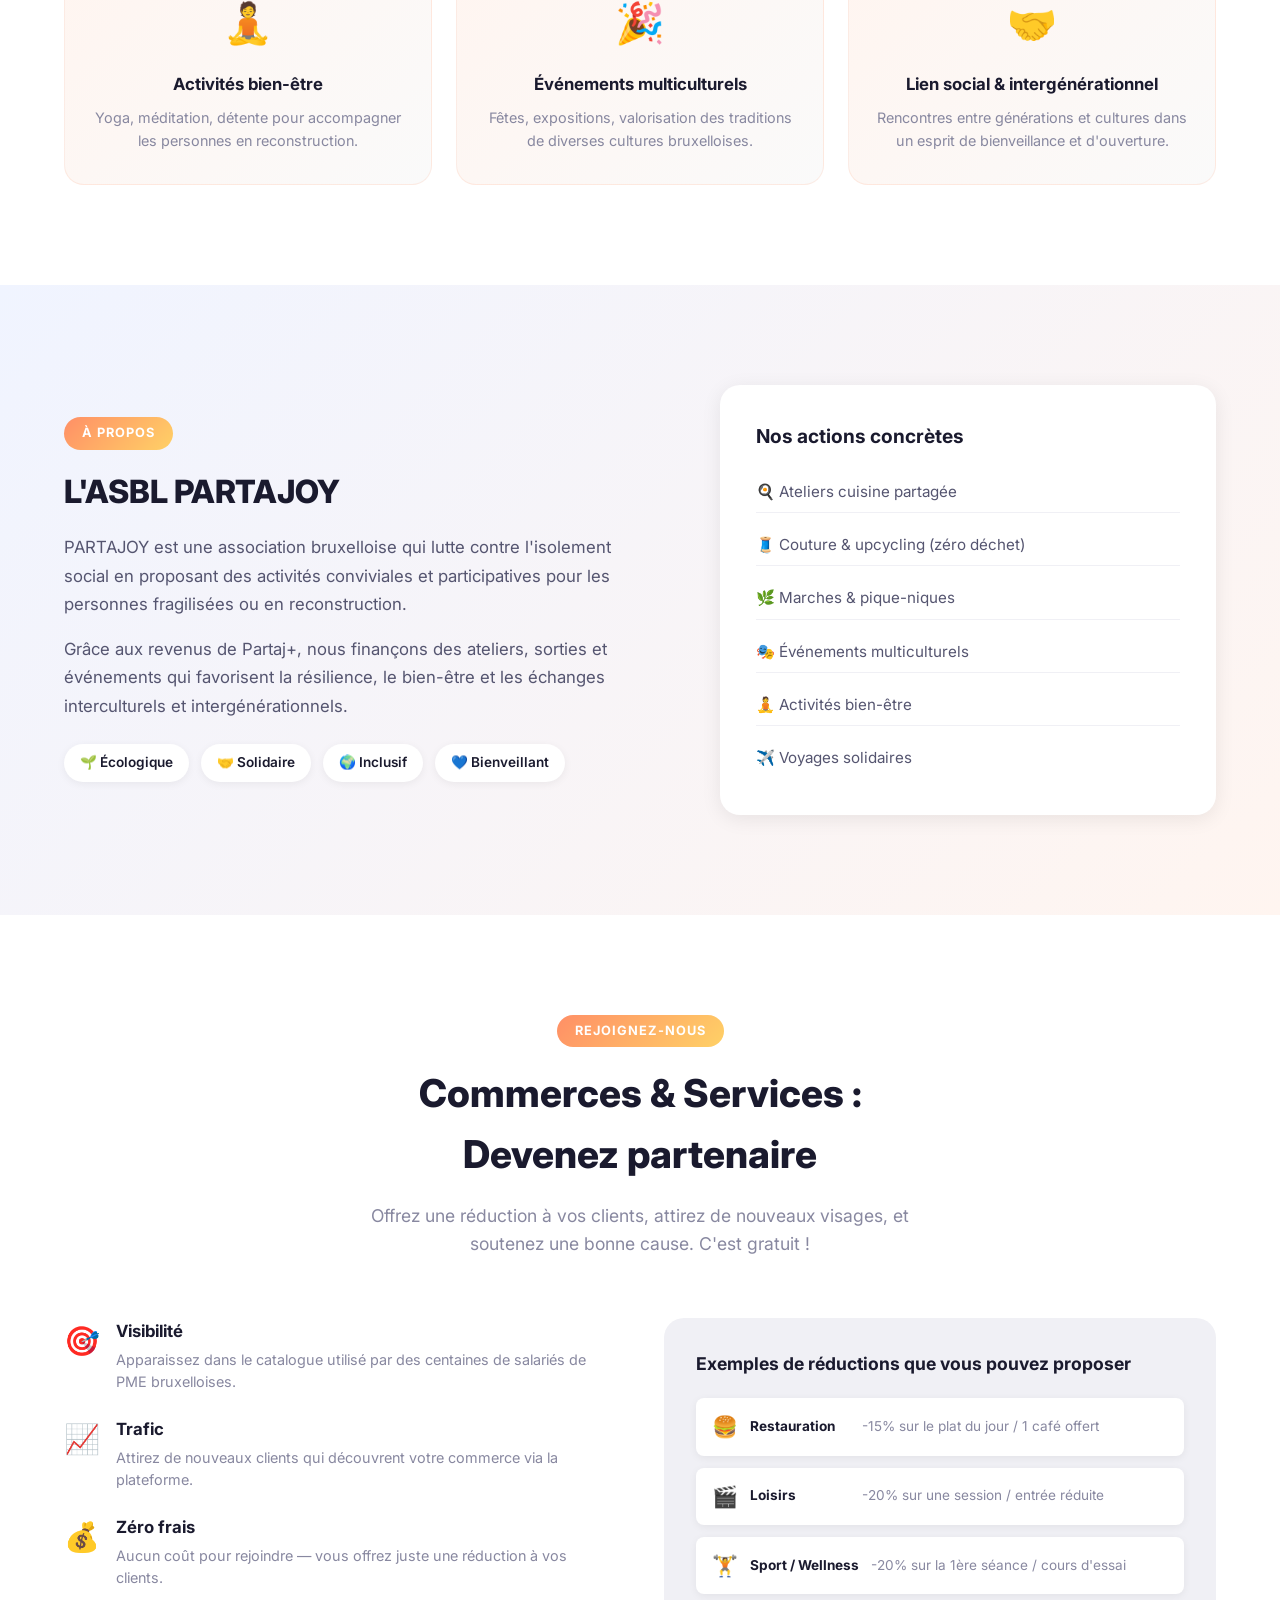
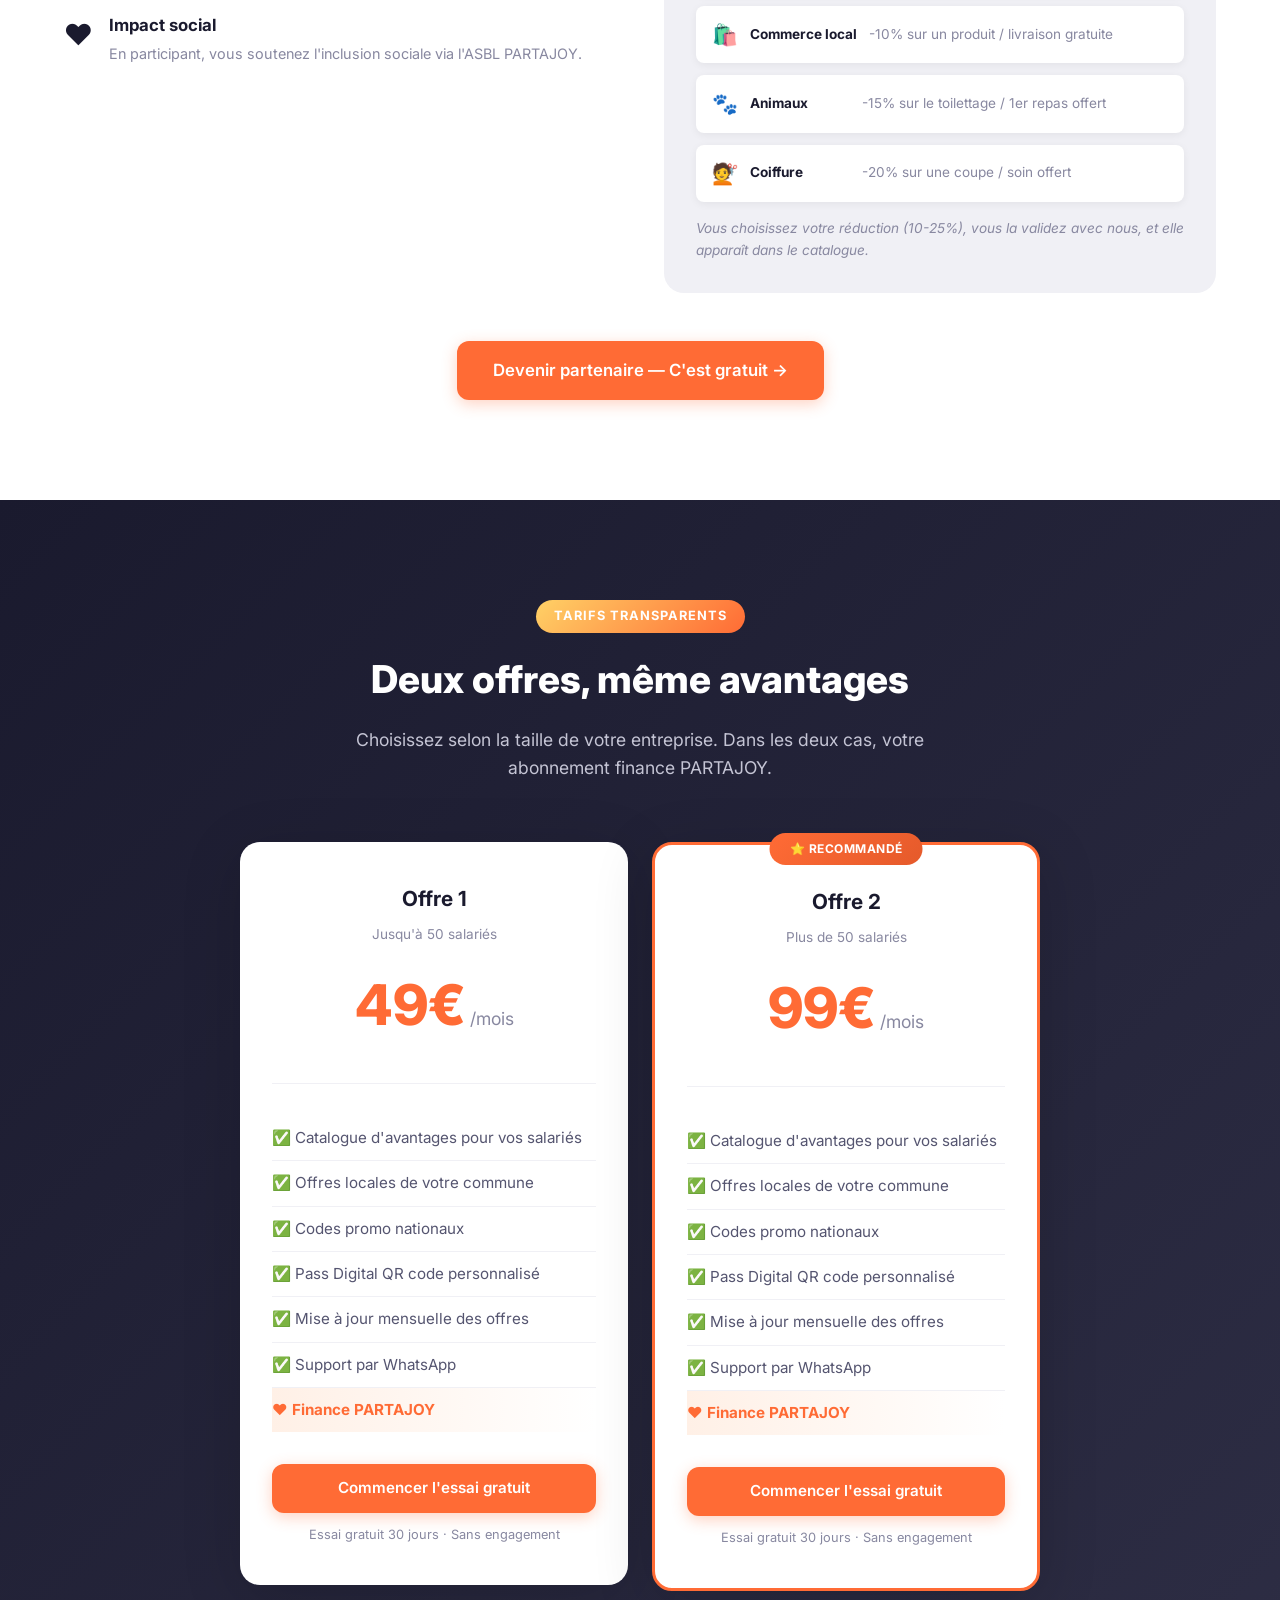
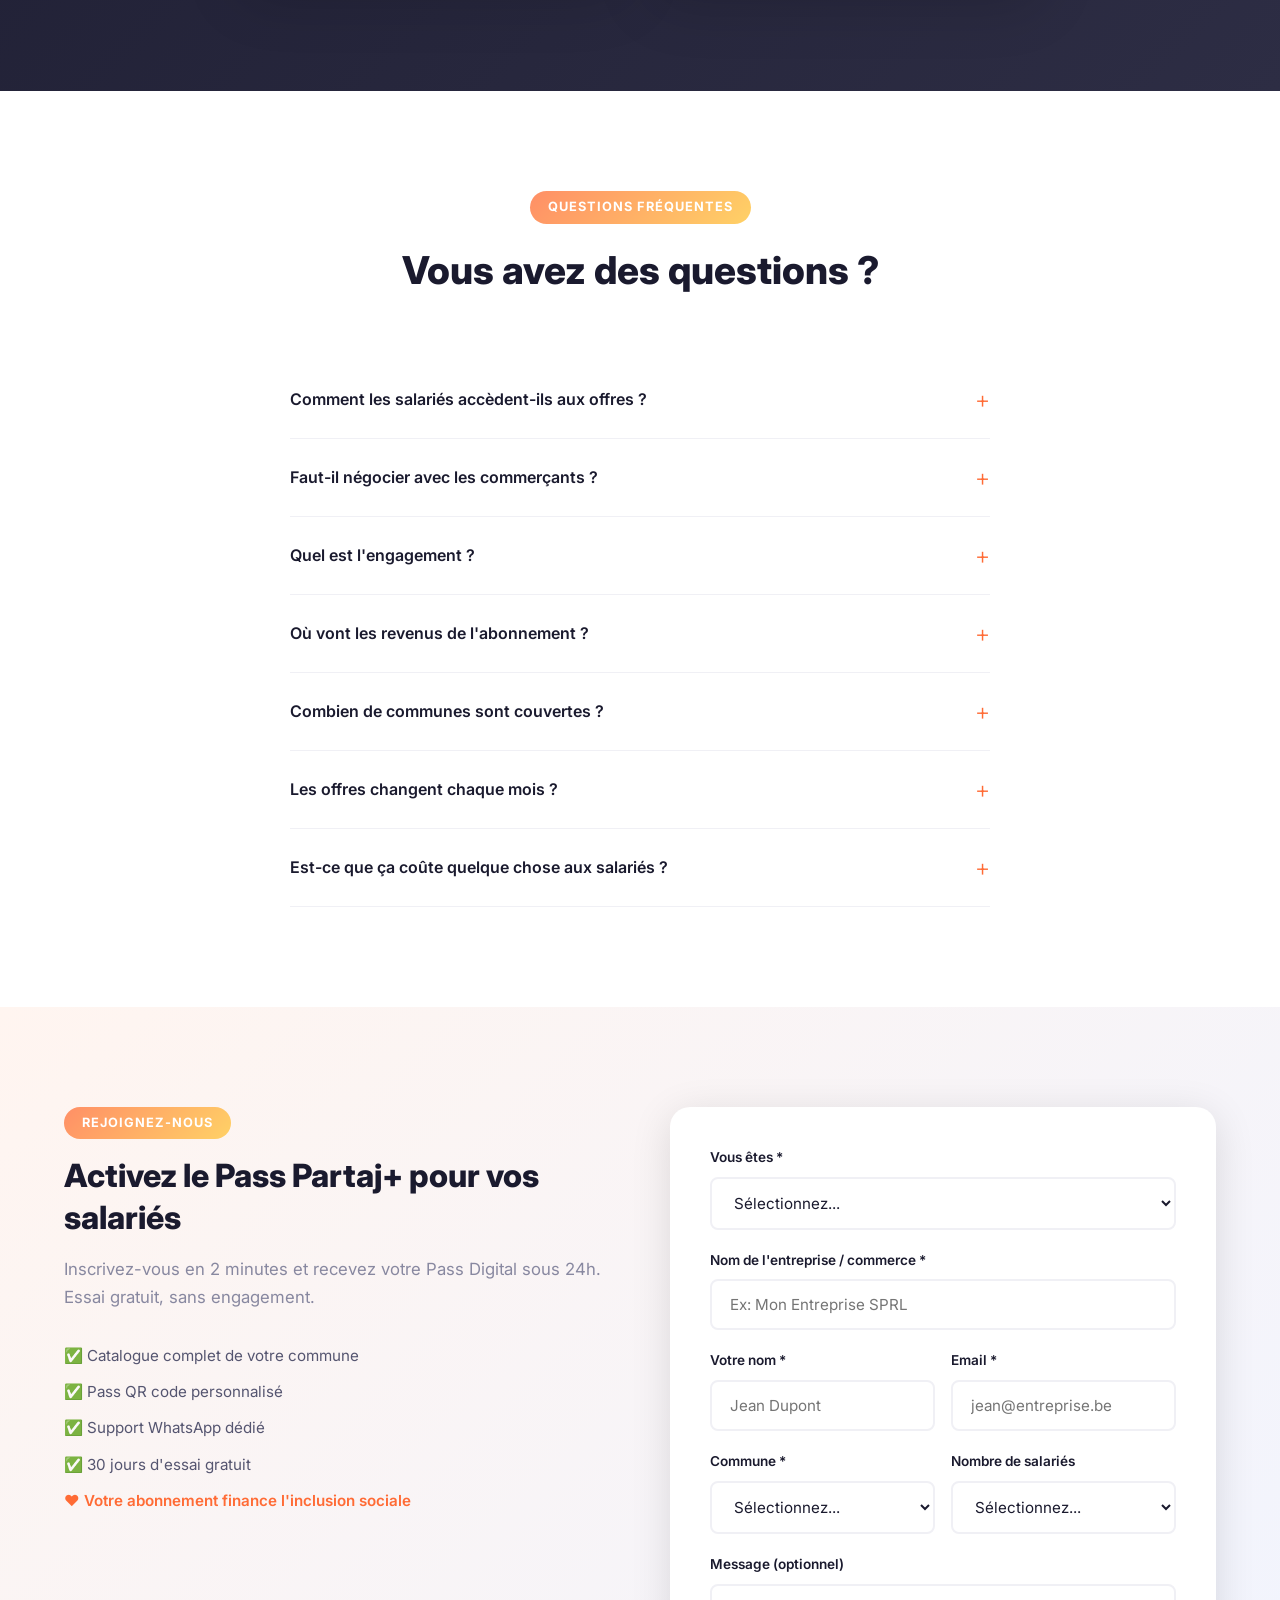
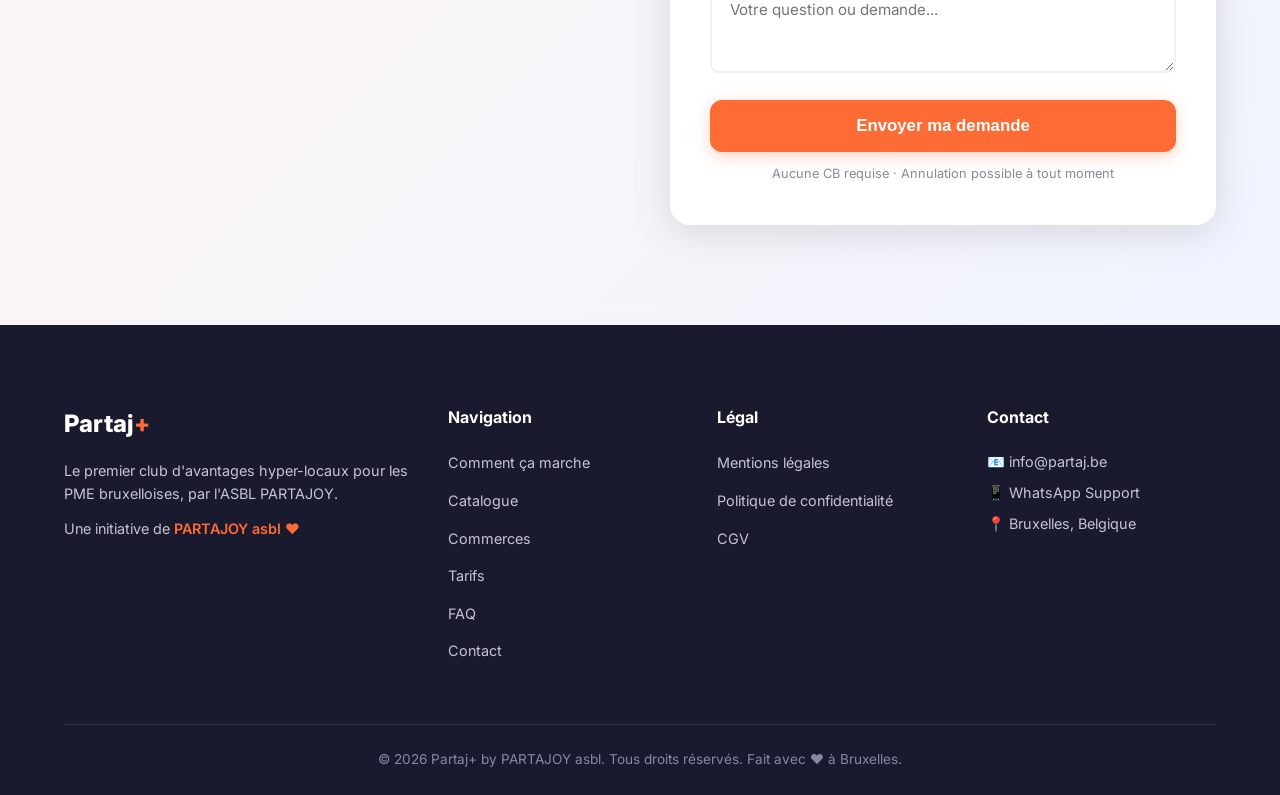
==== commit 94a11d92: "Ajout logo + slogan 'Partageons la joie ensemble' dans le Hero" ====
--- a/index.html
+++ b/index.html
@@ -34,6 +34,10 @@
     <header class="hero" id="hero">
         <div class="container hero-container">
             <div class="hero-content">
+                <div class="hero-brand">
+                    <div class="hero-logo-icon">P+</div>
+                    <p class="hero-slogan">Partageons la joie ensemble</p>
+                </div>
                 <span class="hero-badge">🇧🇪 100% Bruxellois · ASBL PARTAJOY</span>
                 <h1>Offrez à vos salariés des <span class="highlight">avantages concrets</span> <strong>ET</strong> financez l'inclusion sociale</h1>
                 <p class="hero-subtitle">Le premier club d'avantages hyper-locaux pour les PME bruxelloises. Vos salariés économisent, les revenus financent les activités sociales de PARTAJOY.</p>
--- a/style.css
+++ b/style.css
@@ -227,6 +227,35 @@
     margin-bottom: 24px;
 }
 
+.hero-brand {
+    display: flex;
+    align-items: center;
+    gap: 16px;
+    margin-bottom: 24px;
+}
+
+.hero-logo-icon {
+    width: 64px;
+    height: 64px;
+    background: var(--primary);
+    border-radius: 16px;
+    display: flex;
+    align-items: center;
+    justify-content: center;
+    color: white;
+    font-weight: 800;
+    font-size: 1.6rem;
+    box-shadow: 0 8px 24px rgba(255, 107, 53, 0.3);
+    flex-shrink: 0;
+}
+
+.hero-slogan {
+    font-size: 1.3rem;
+    font-weight: 700;
+    color: var(--dark);
+    line-height: 1.3;
+}
+
 .hero h1 {
     font-size: 3.2rem;
     font-weight: 800;
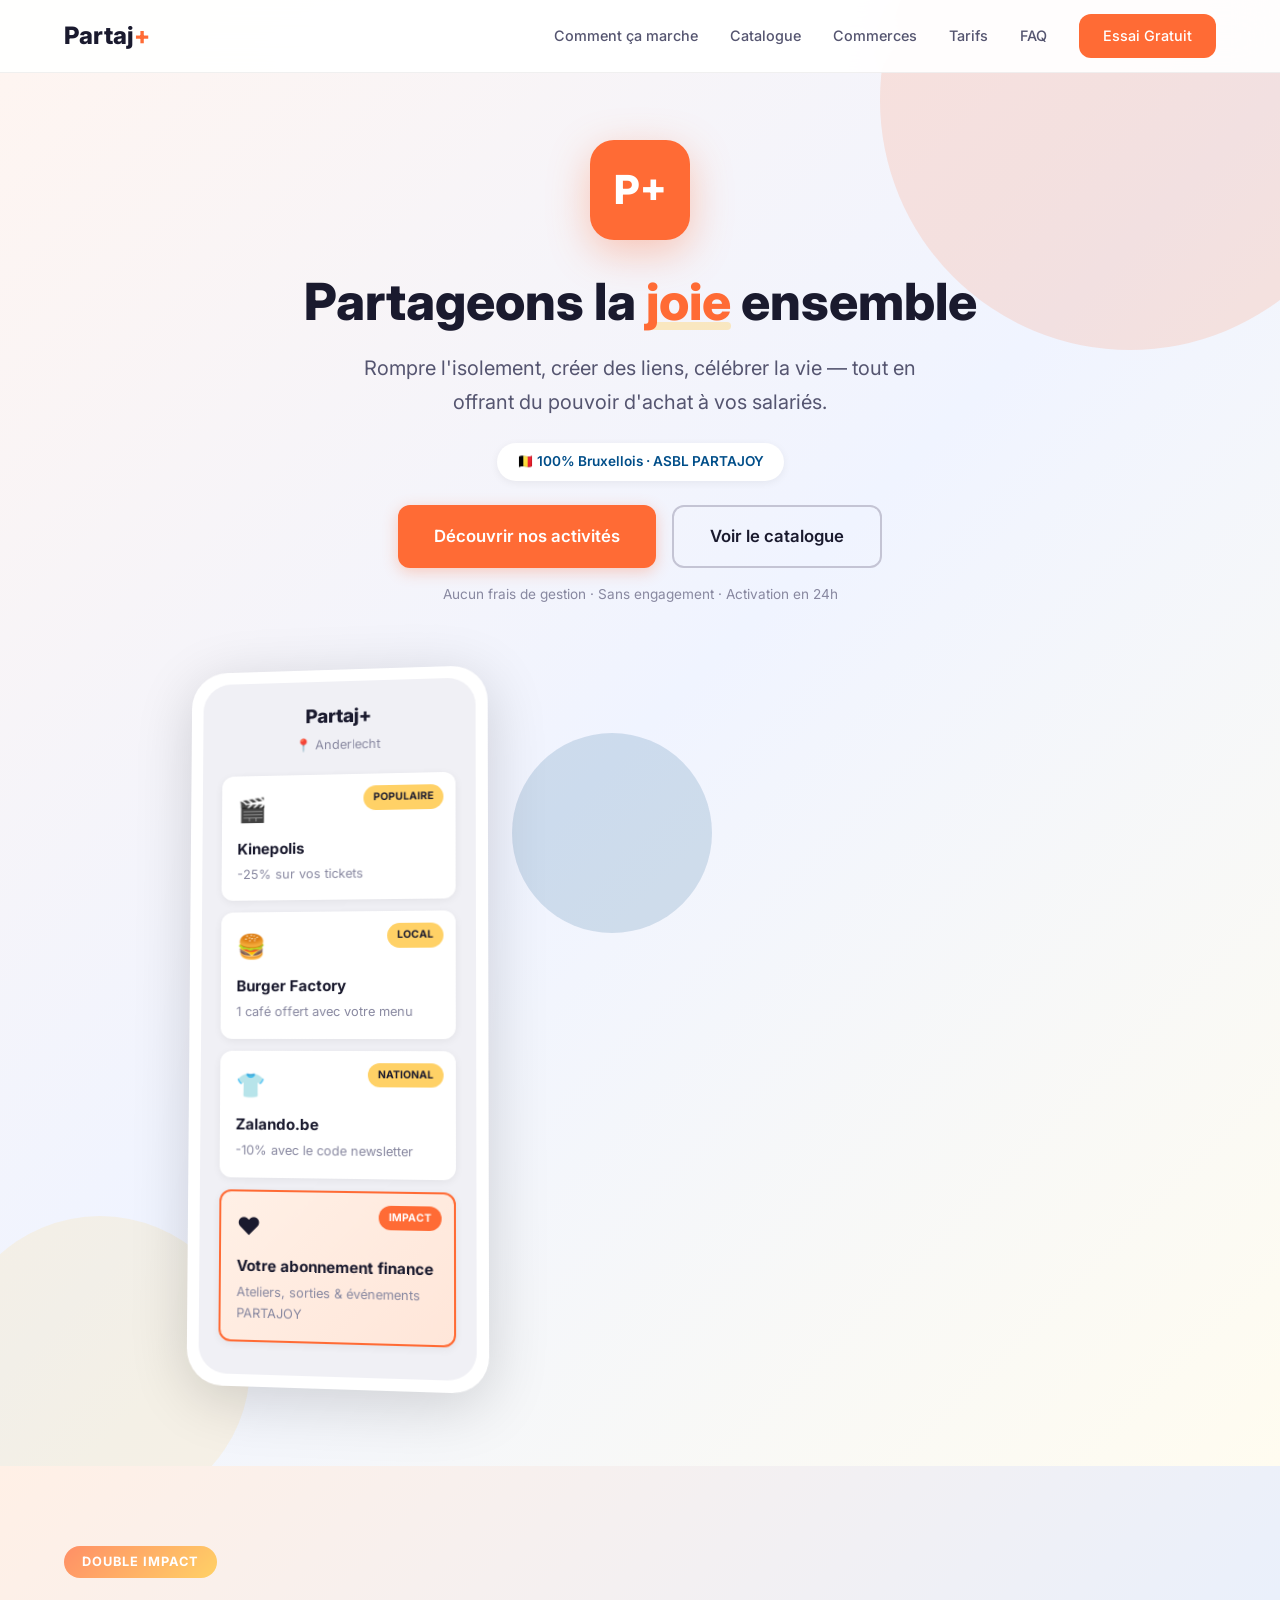
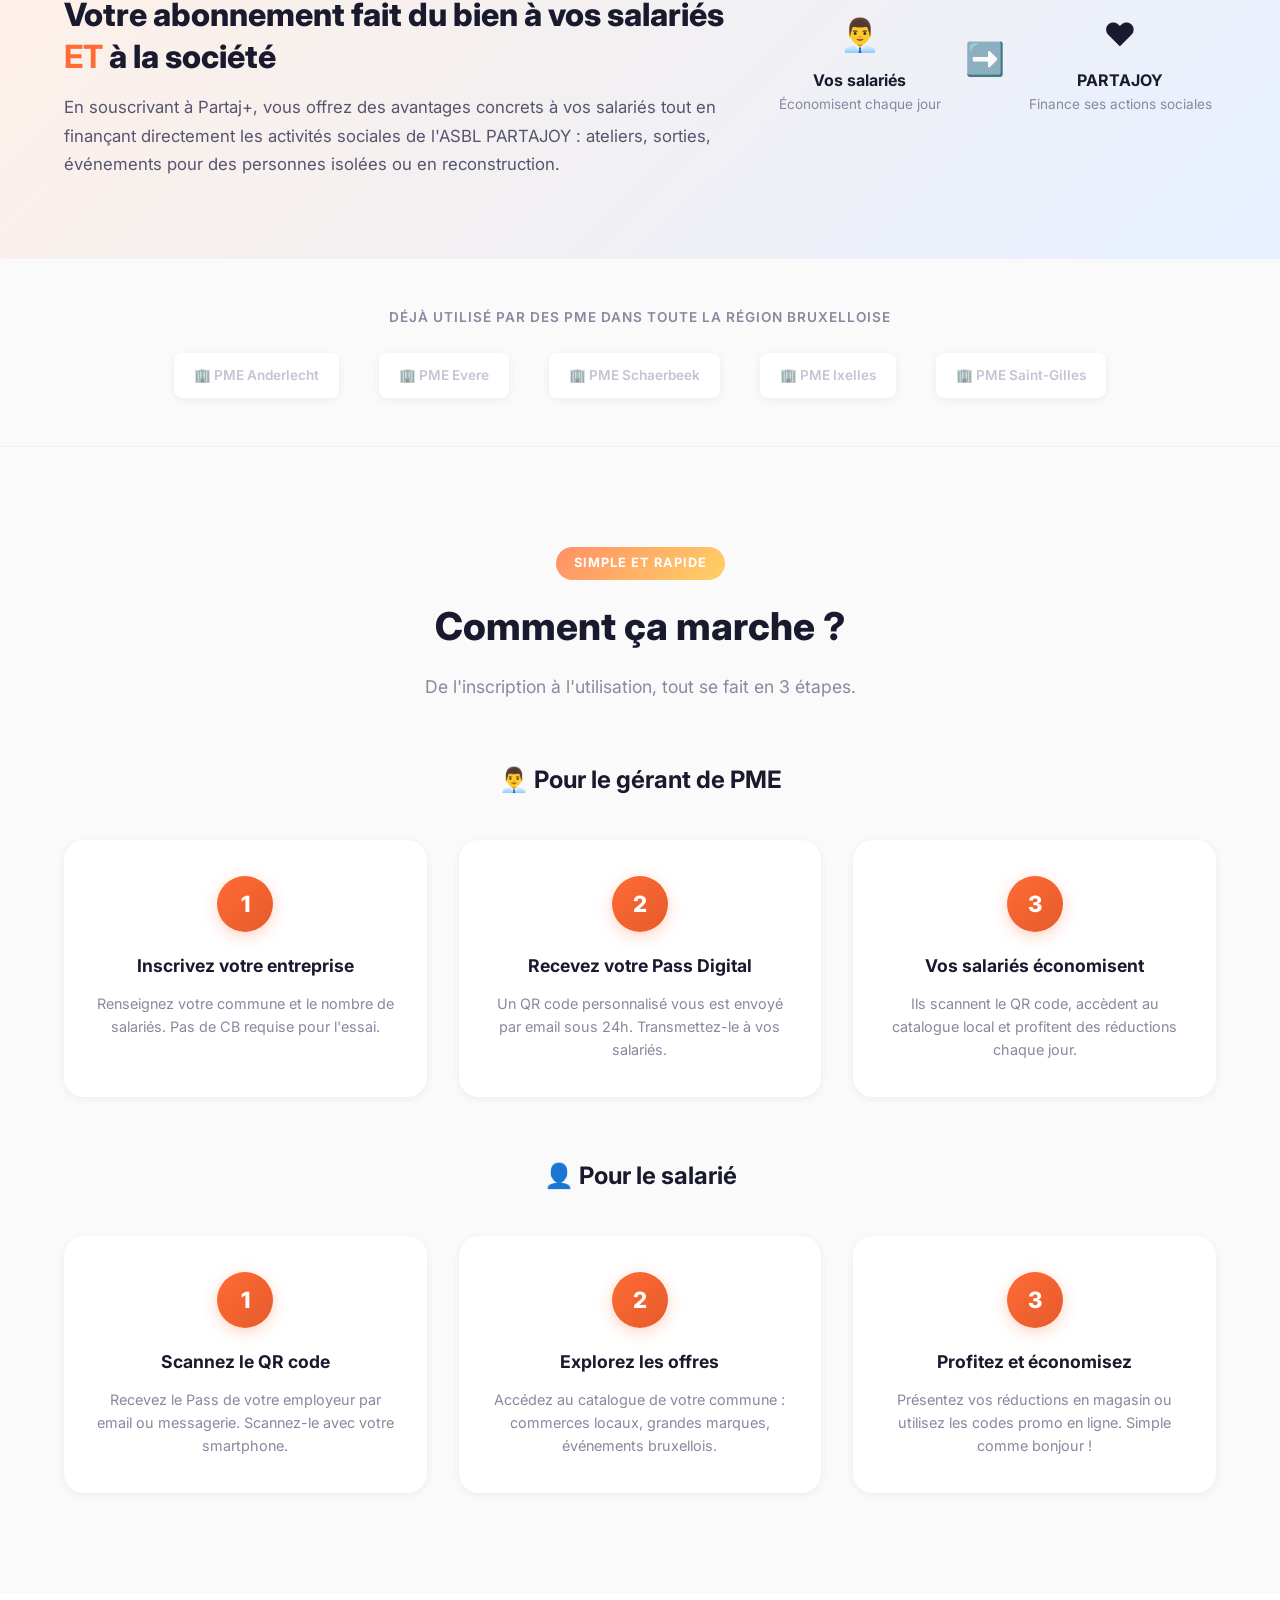
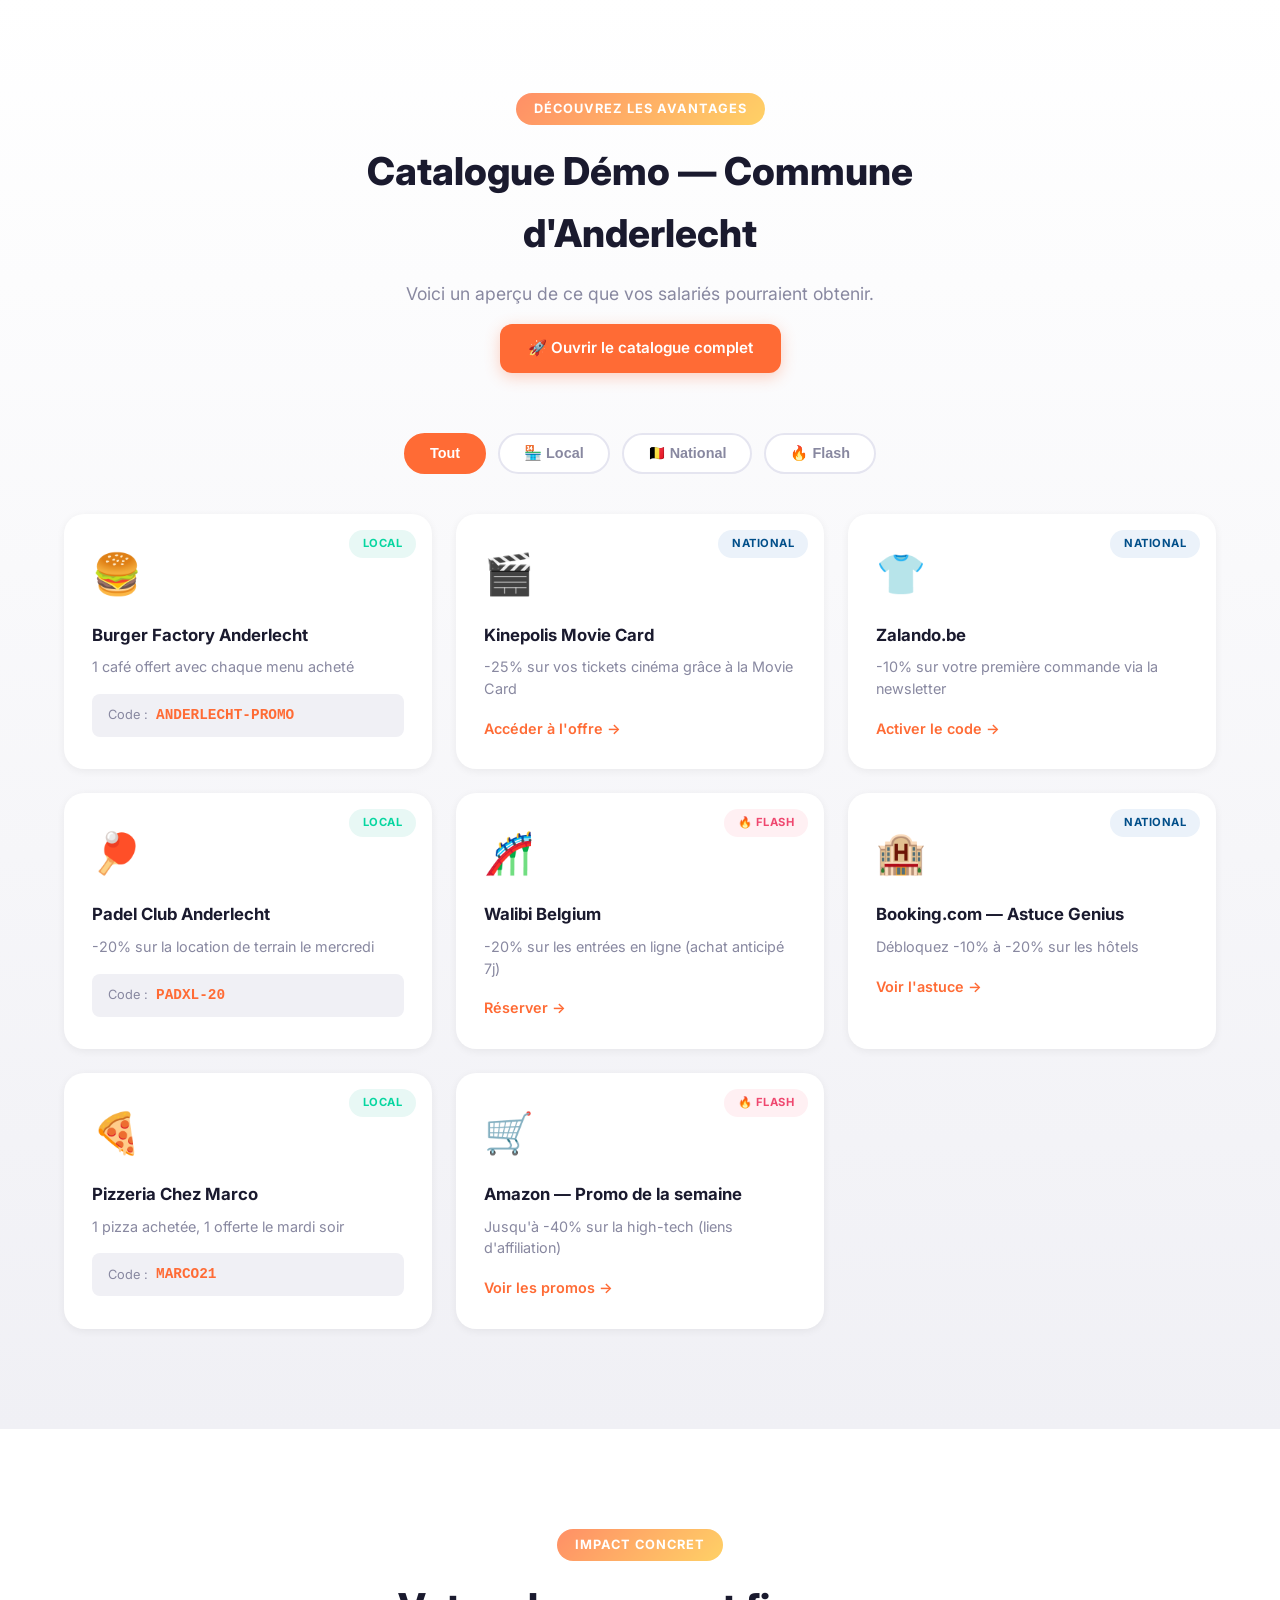
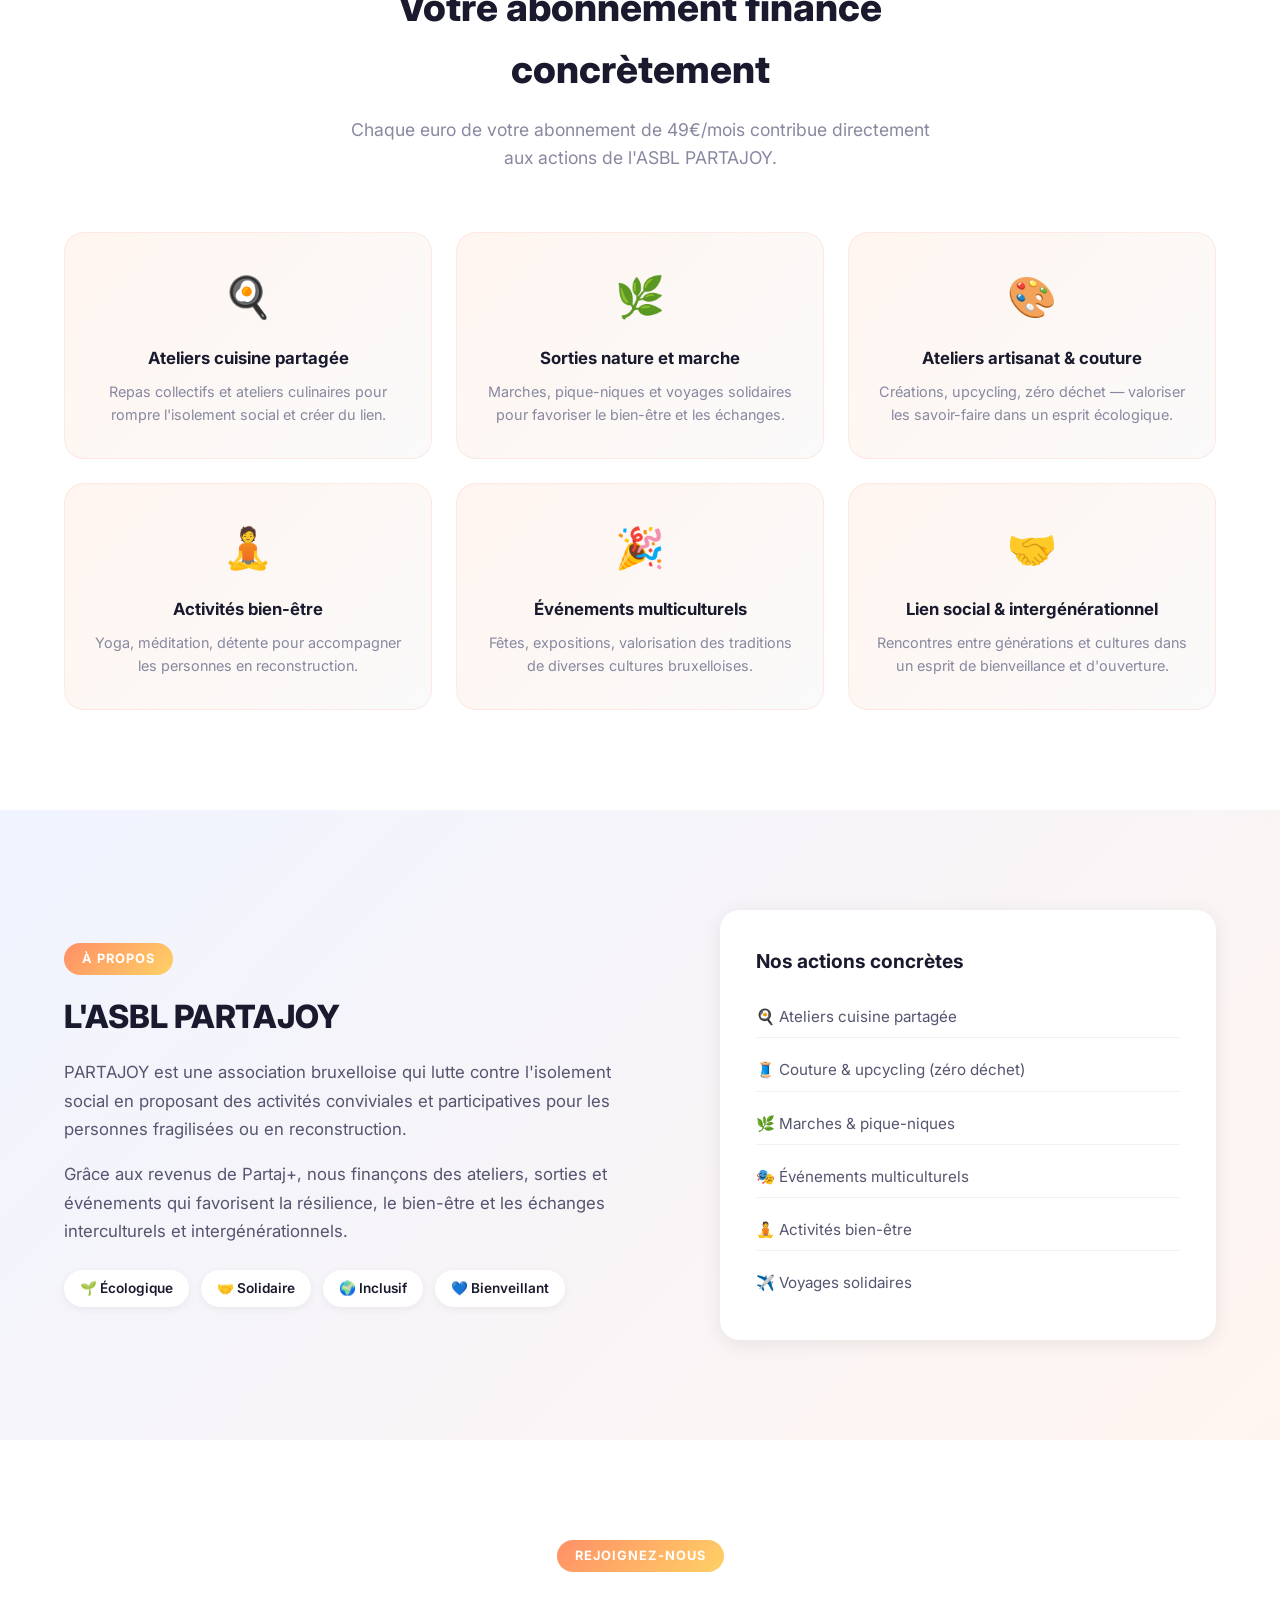
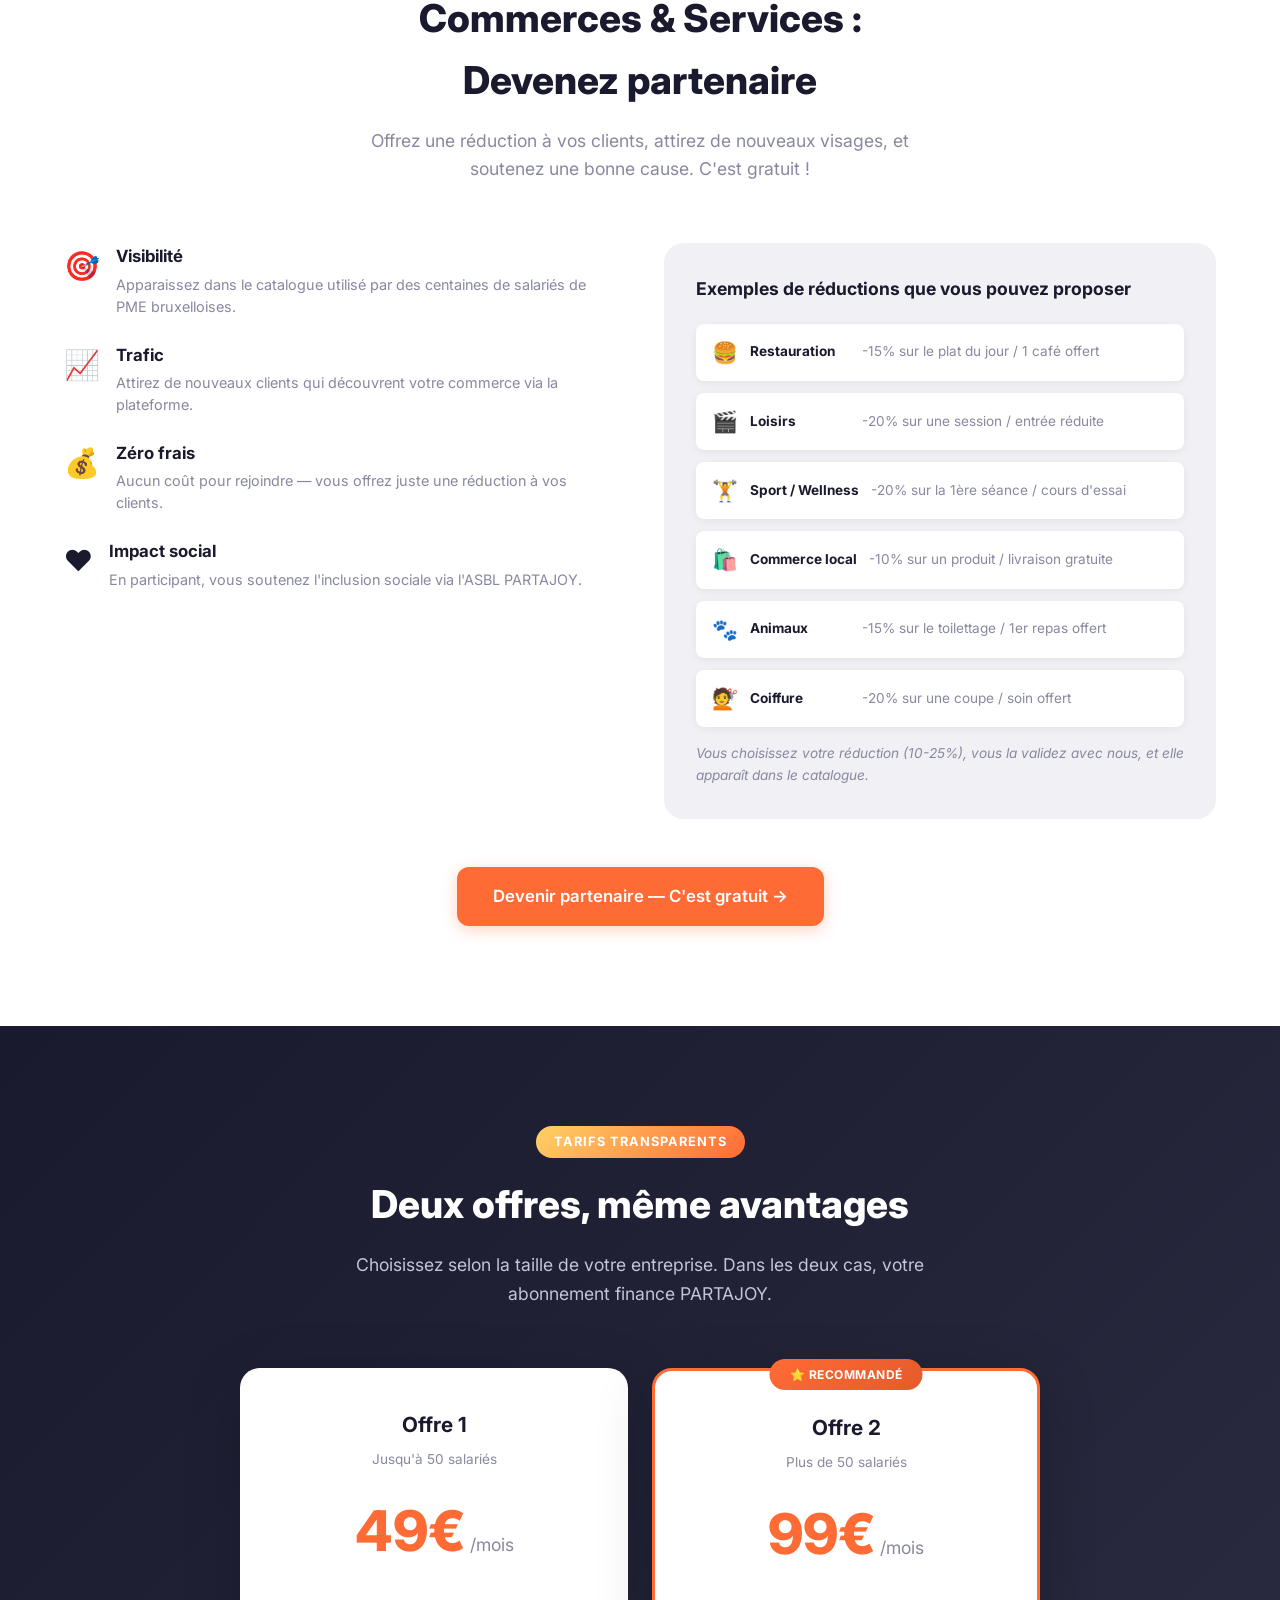
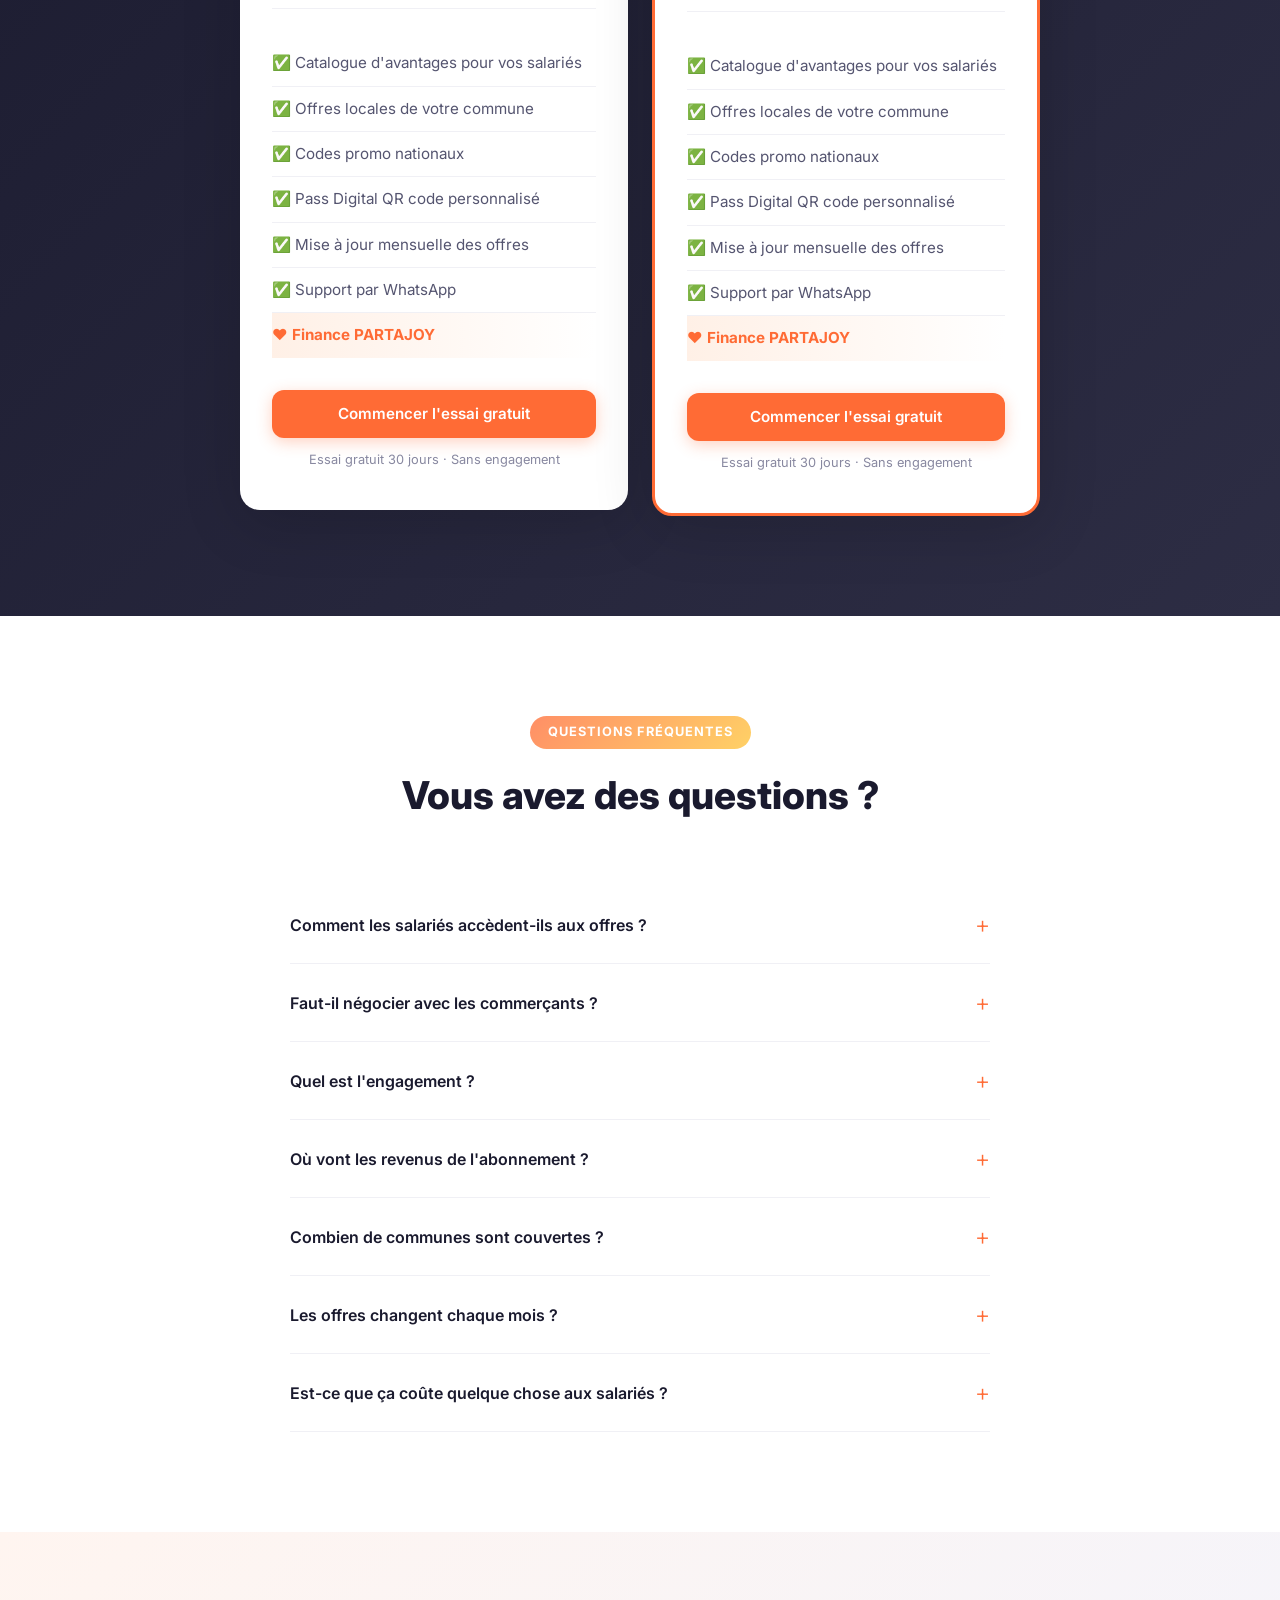
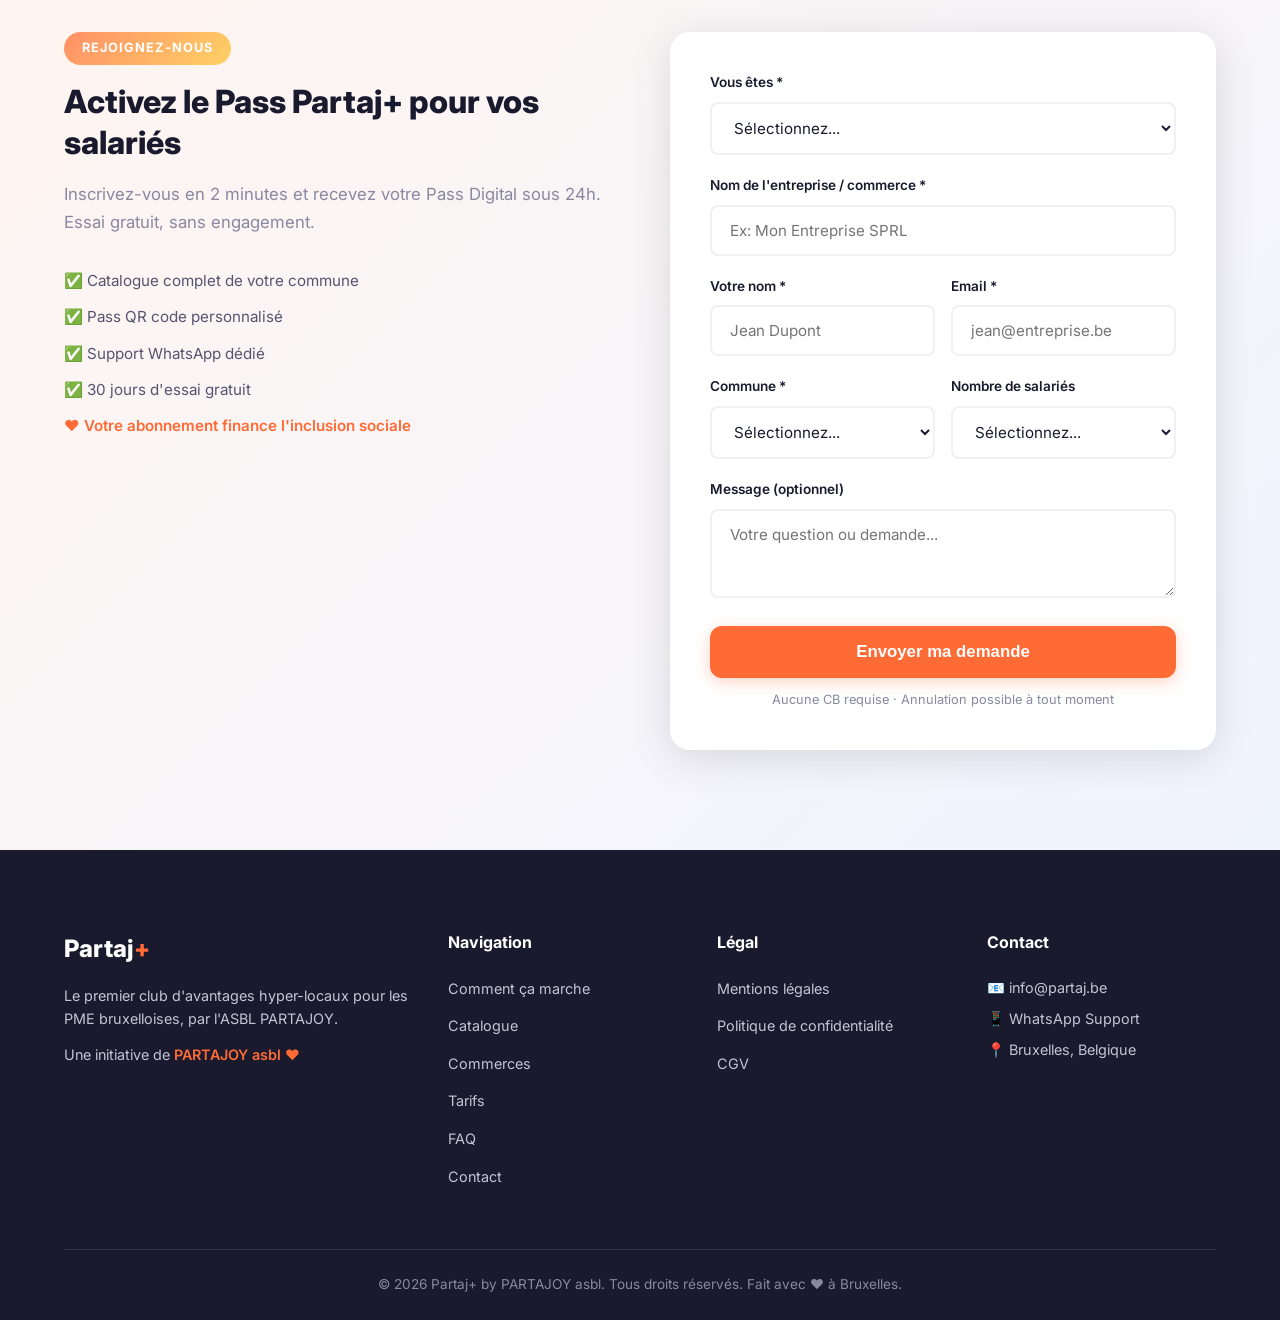
==== commit f8fd5b8b: "Hero centre: logo grand + slogan 'Partageons la joie ensemble'" ====
--- a/index.html
+++ b/index.html
@@ -33,17 +33,14 @@
     <!-- HERO -->
     <header class="hero" id="hero">
         <div class="container hero-container">
-            <div class="hero-content">
-                <div class="hero-brand">
-                    <div class="hero-logo-icon">P+</div>
-                    <p class="hero-slogan">Partageons la joie ensemble</p>
-                </div>
+            <div class="hero-content hero-centered">
+                <div class="hero-logo-large">P+</div>
+                <h1 class="hero-slogan-big">Partageons la <span class="highlight">joie</span> ensemble</h1>
+                <p class="hero-subtitle">Rompre l'isolement, créer des liens, célébrer la vie — tout en offrant du pouvoir d'achat à vos salariés.</p>
                 <span class="hero-badge">🇧🇪 100% Bruxellois · ASBL PARTAJOY</span>
-                <h1>Offrez à vos salariés des <span class="highlight">avantages concrets</span> <strong>ET</strong> financez l'inclusion sociale</h1>
-                <p class="hero-subtitle">Le premier club d'avantages hyper-locaux pour les PME bruxelloises. Vos salariés économisent, les revenus financent les activités sociales de PARTAJOY.</p>
                 <div class="hero-cta">
-                    <a href="#contact" class="btn btn-primary btn-lg">Activer mon Pass Gratuit →</a>
-                    <a href="app.html" target="_blank" class="btn btn-outline btn-lg">Voir le catalogue démo</a>
+                    <a href="#contact" class="btn btn-primary btn-lg">Découvrir nos activités</a>
+                    <a href="app.html" target="_blank" class="btn btn-outline btn-lg">Voir le catalogue</a>
                 </div>
                 <p class="hero-note">Aucun frais de gestion · Sans engagement · Activation en 24h</p>
             </div>
--- a/style.css
+++ b/style.css
@@ -256,6 +256,48 @@
     line-height: 1.3;
 }
 
+.hero-centered {
+    text-align: center;
+    grid-column: 1 / -1;
+    max-width: 800px;
+    margin: 0 auto;
+}
+
+.hero-logo-large {
+    width: 100px;
+    height: 100px;
+    background: var(--primary);
+    border-radius: 24px;
+    display: flex;
+    align-items: center;
+    justify-content: center;
+    color: white;
+    font-weight: 800;
+    font-size: 2.5rem;
+    box-shadow: 0 12px 40px rgba(255, 107, 53, 0.35);
+    margin: 0 auto 32px;
+}
+
+.hero-slogan-big {
+    font-size: 4rem;
+    font-weight: 800;
+    line-height: 1.1;
+    margin-bottom: 24px;
+    color: var(--dark);
+}
+
+.hero-centered .hero-subtitle {
+    font-size: 1.25rem;
+    max-width: 600px;
+    margin: 0 auto 24px;
+    color: var(--gray-700);
+}
+
+.hero-centered .hero-cta {
+    justify-content: center;
+    margin-bottom: 16px;
+}
+
 .hero h1 {
     font-size: 3.2rem;
     font-weight: 800;
@@ -1497,6 +1539,16 @@
         grid-template-columns: 1fr;
         text-align: center;
         gap: 40px;
+    }
+
+    .hero-slogan-big {
+        font-size: 2.8rem;
+    }
+
+    .hero-logo-large {
+        width: 80px;
+        height: 80px;
+        font-size: 2rem;
     }
 
     .hero-subtitle {
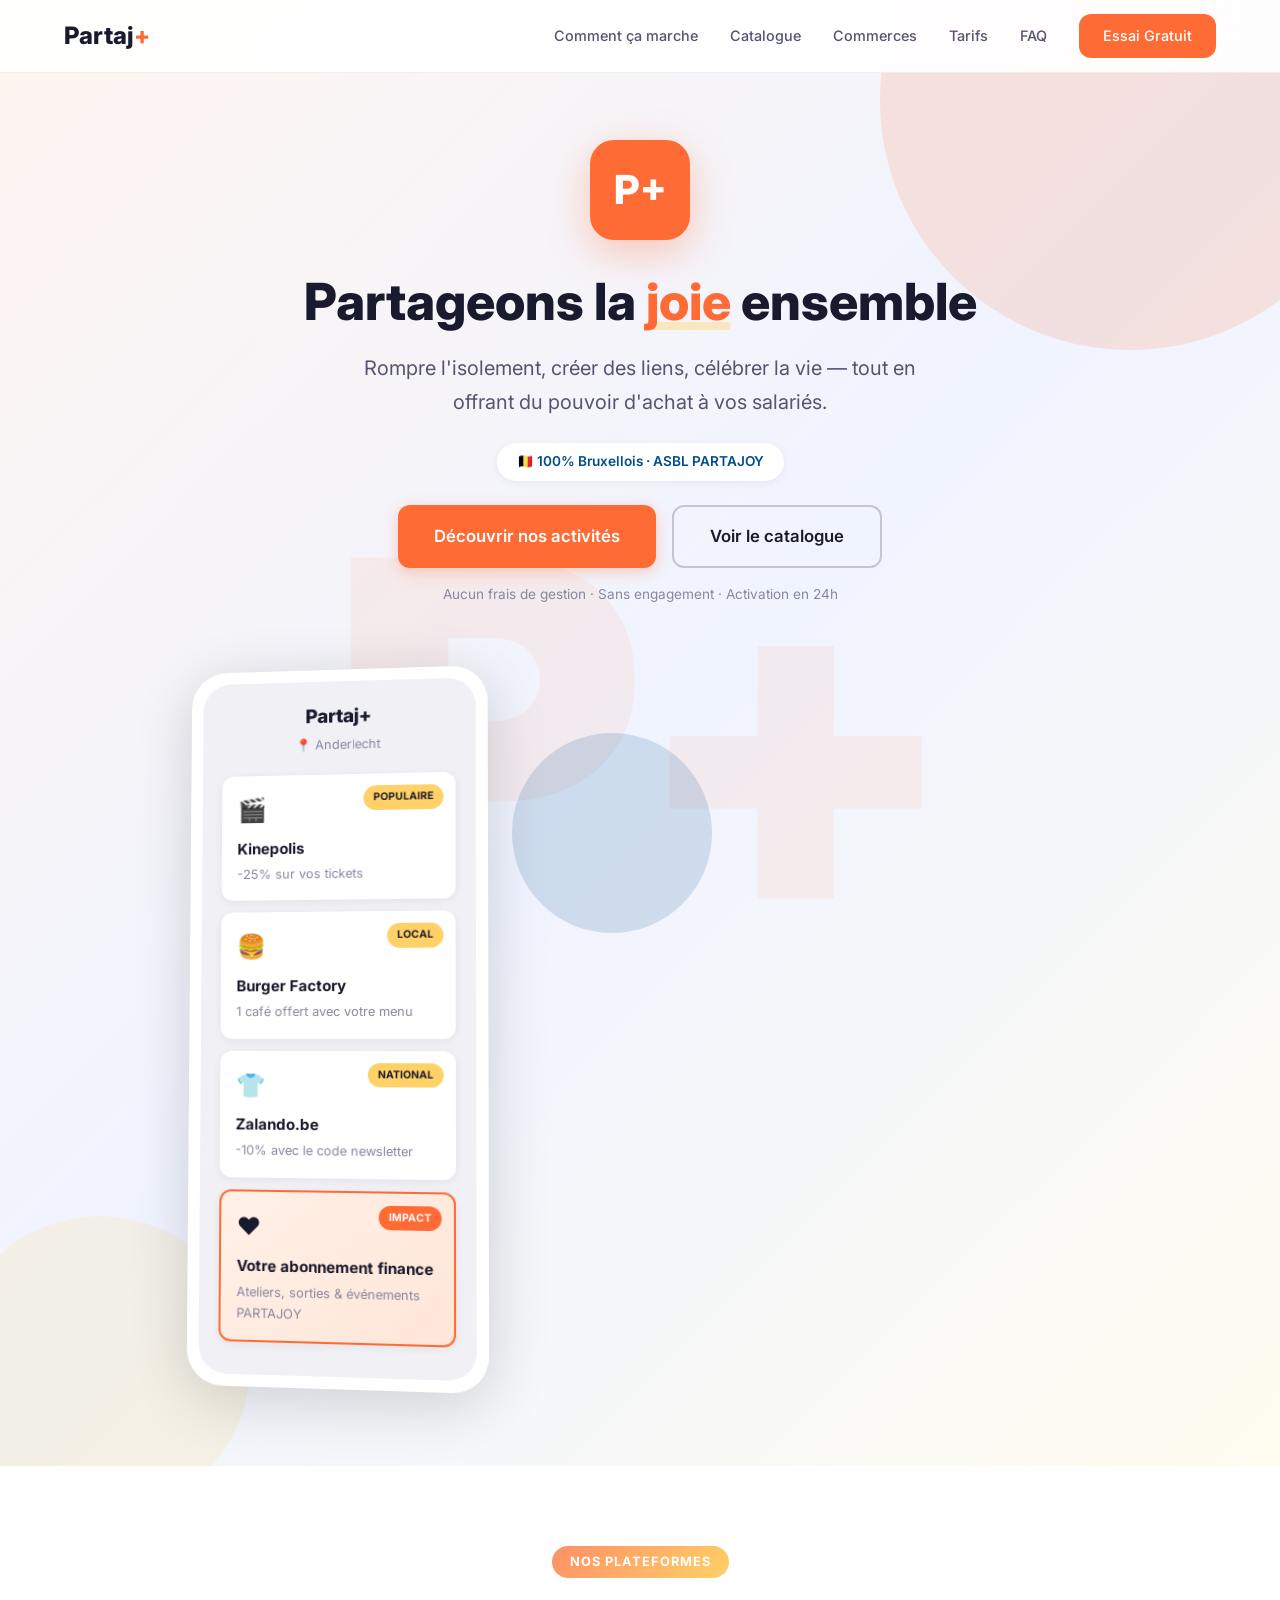
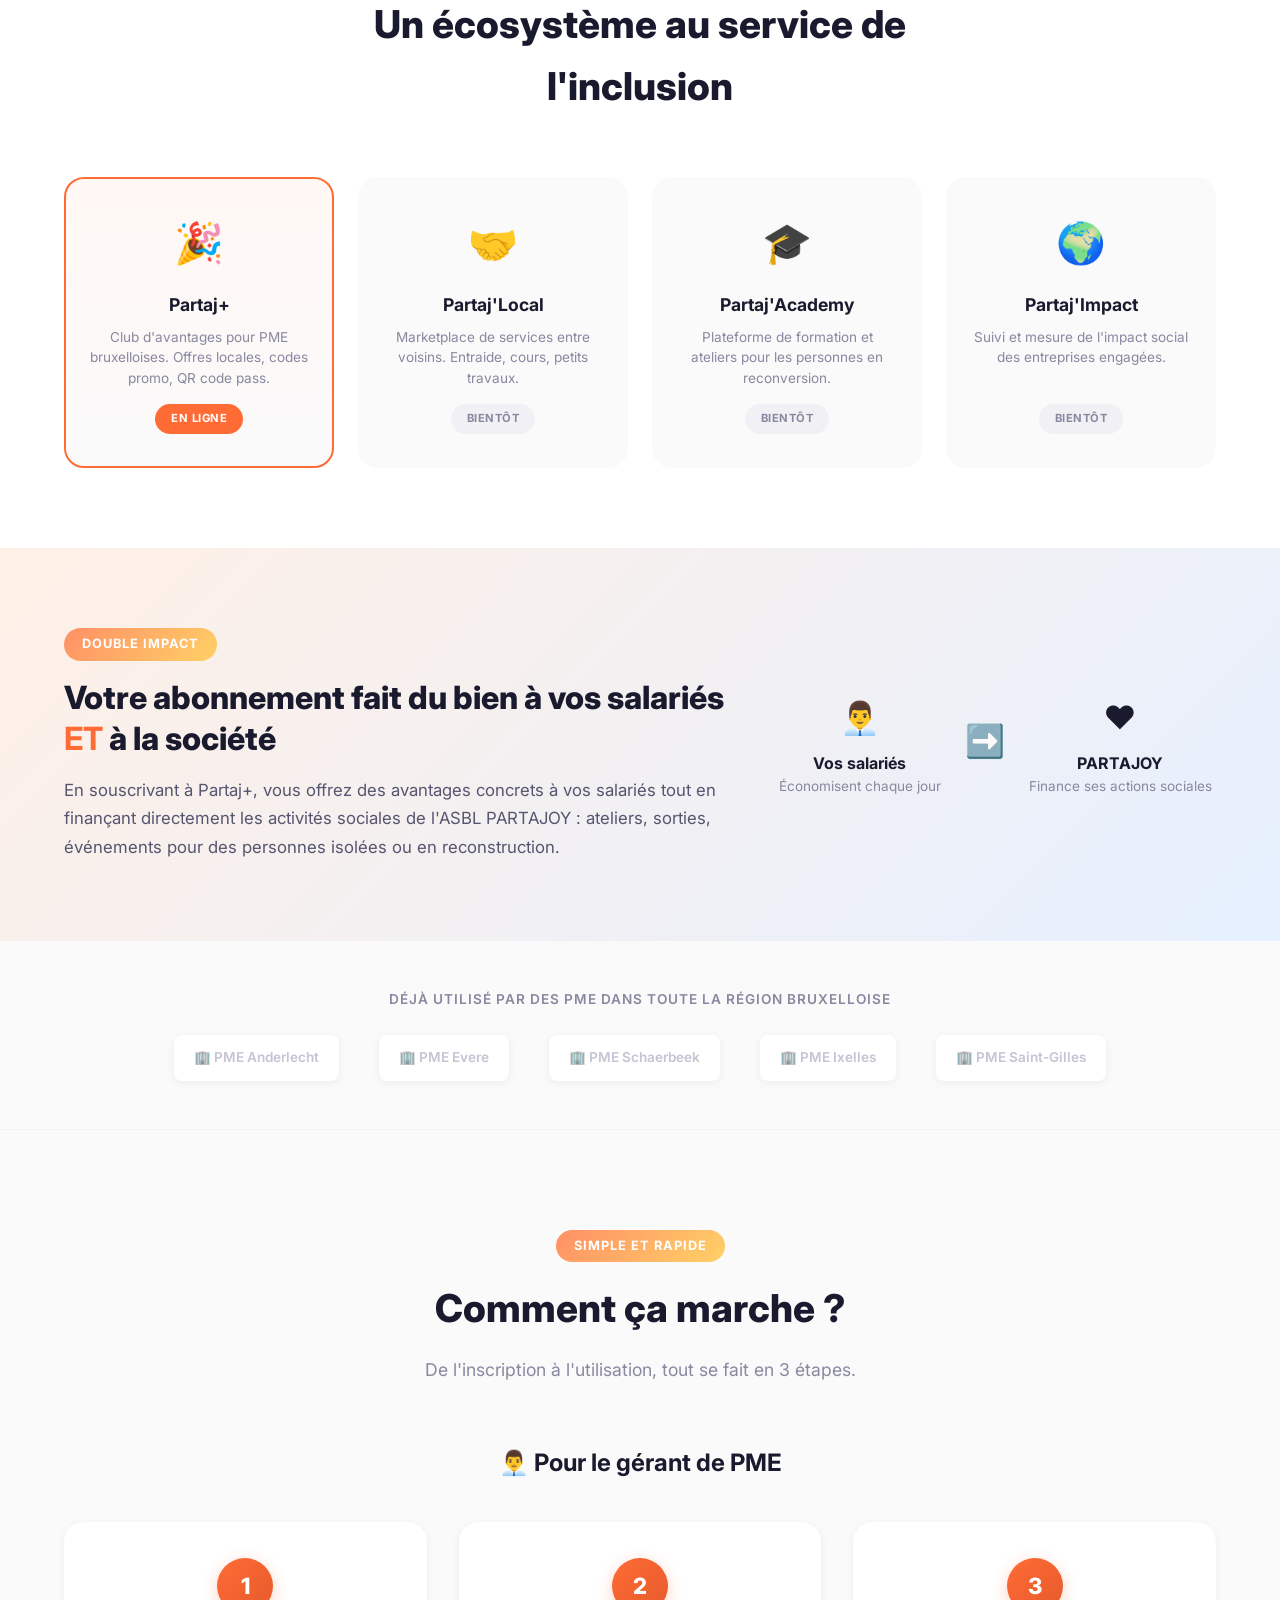
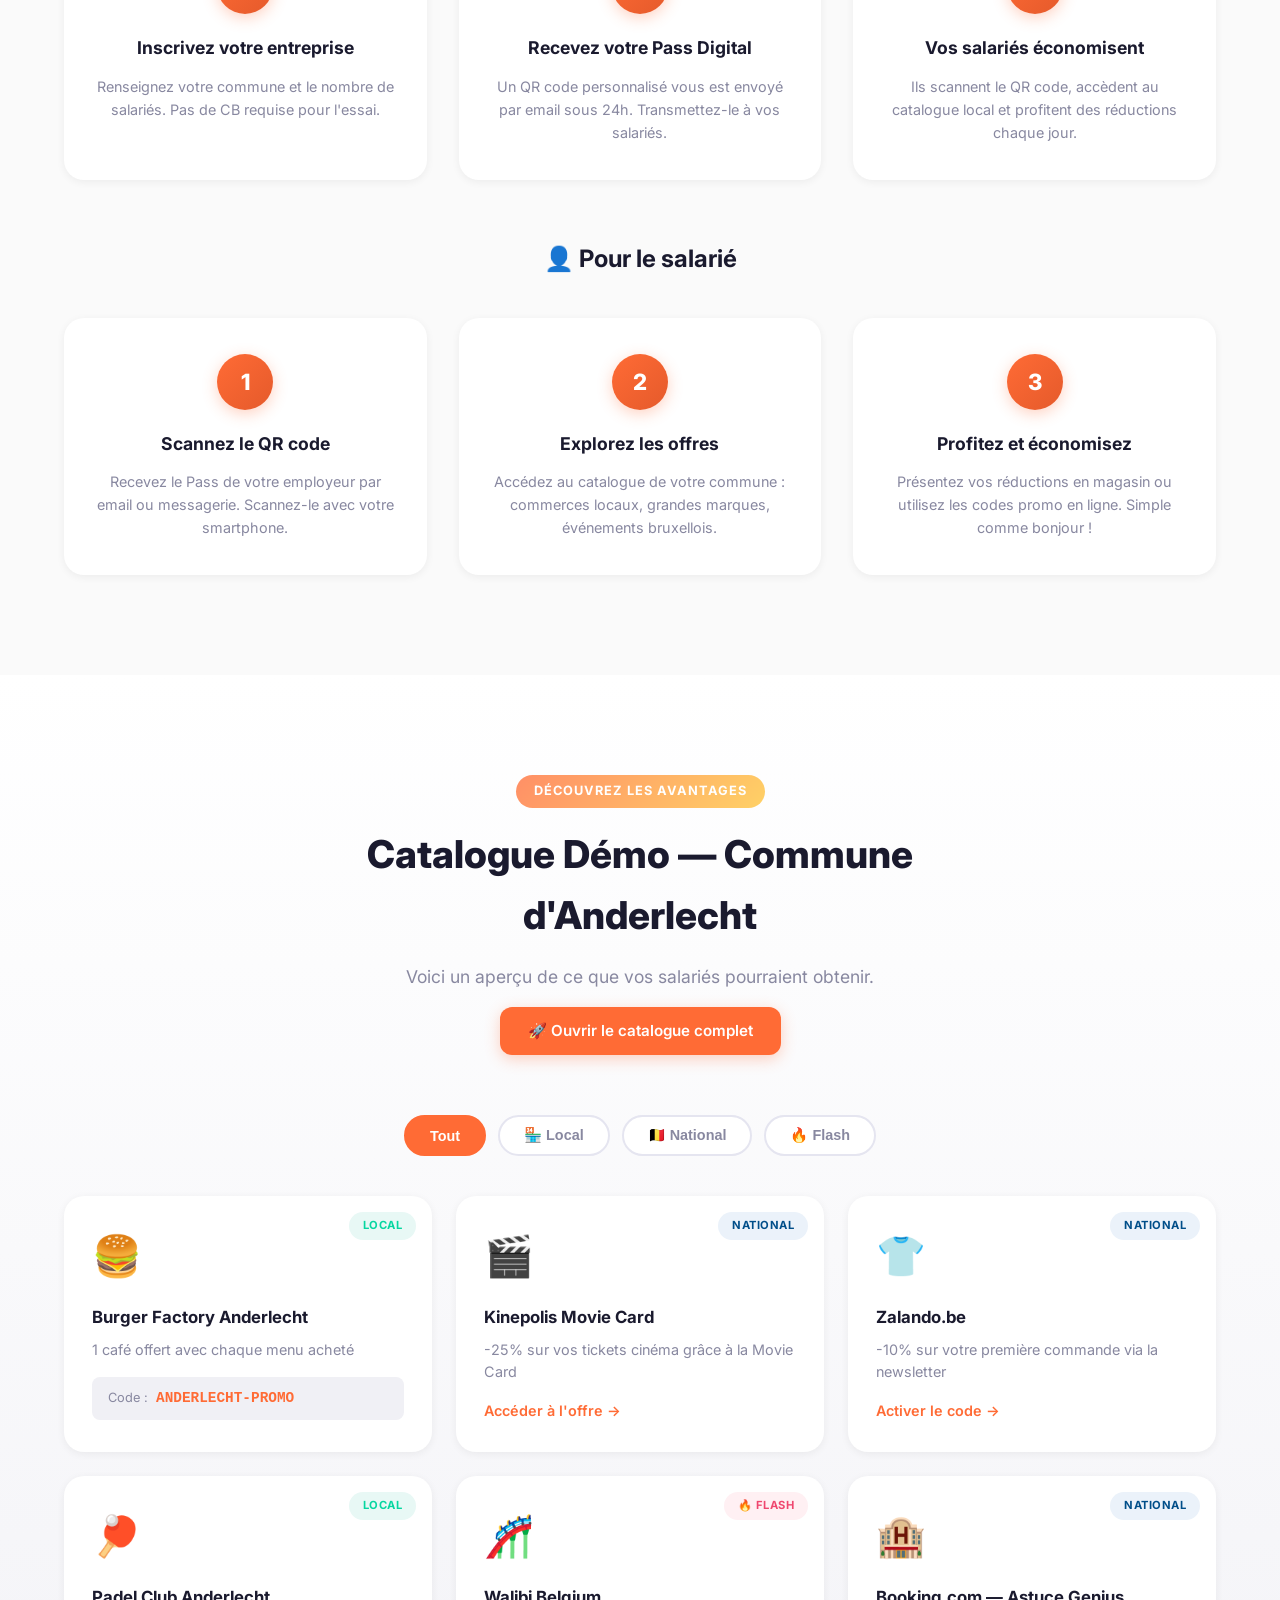
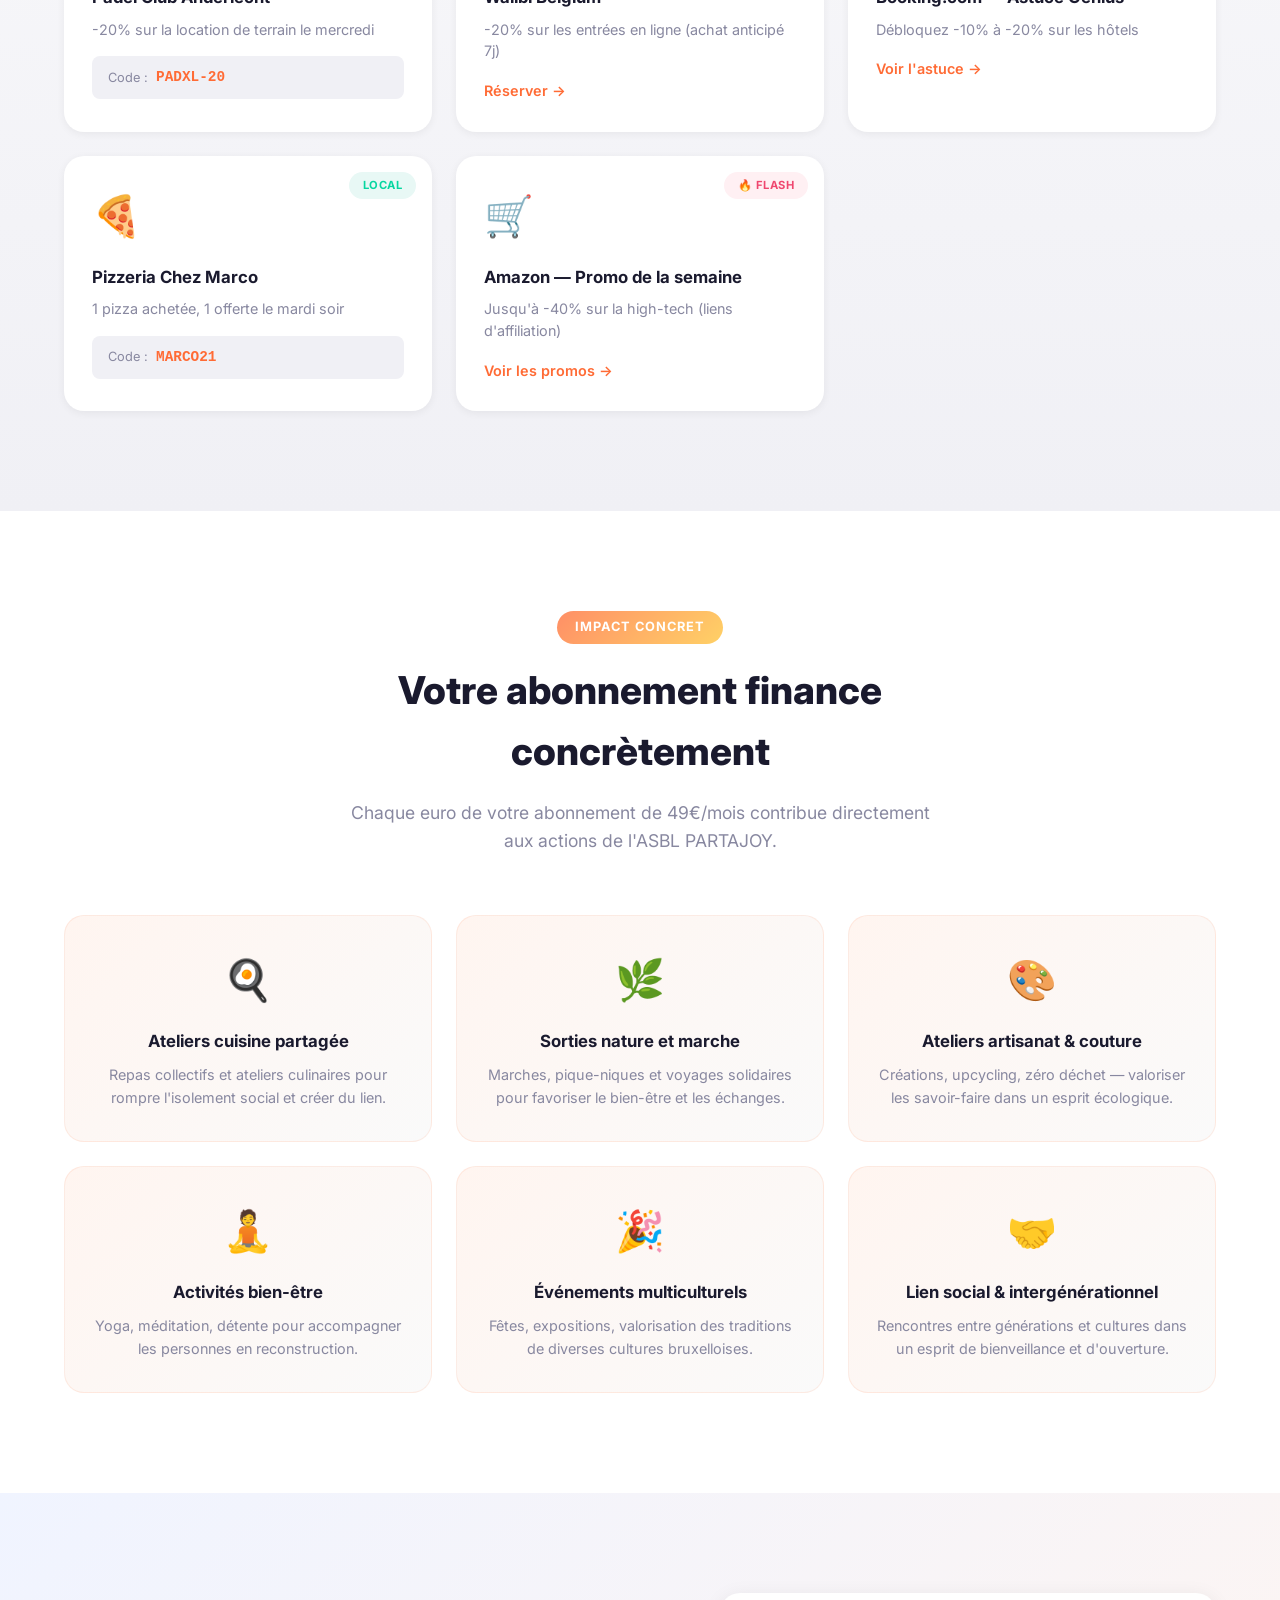
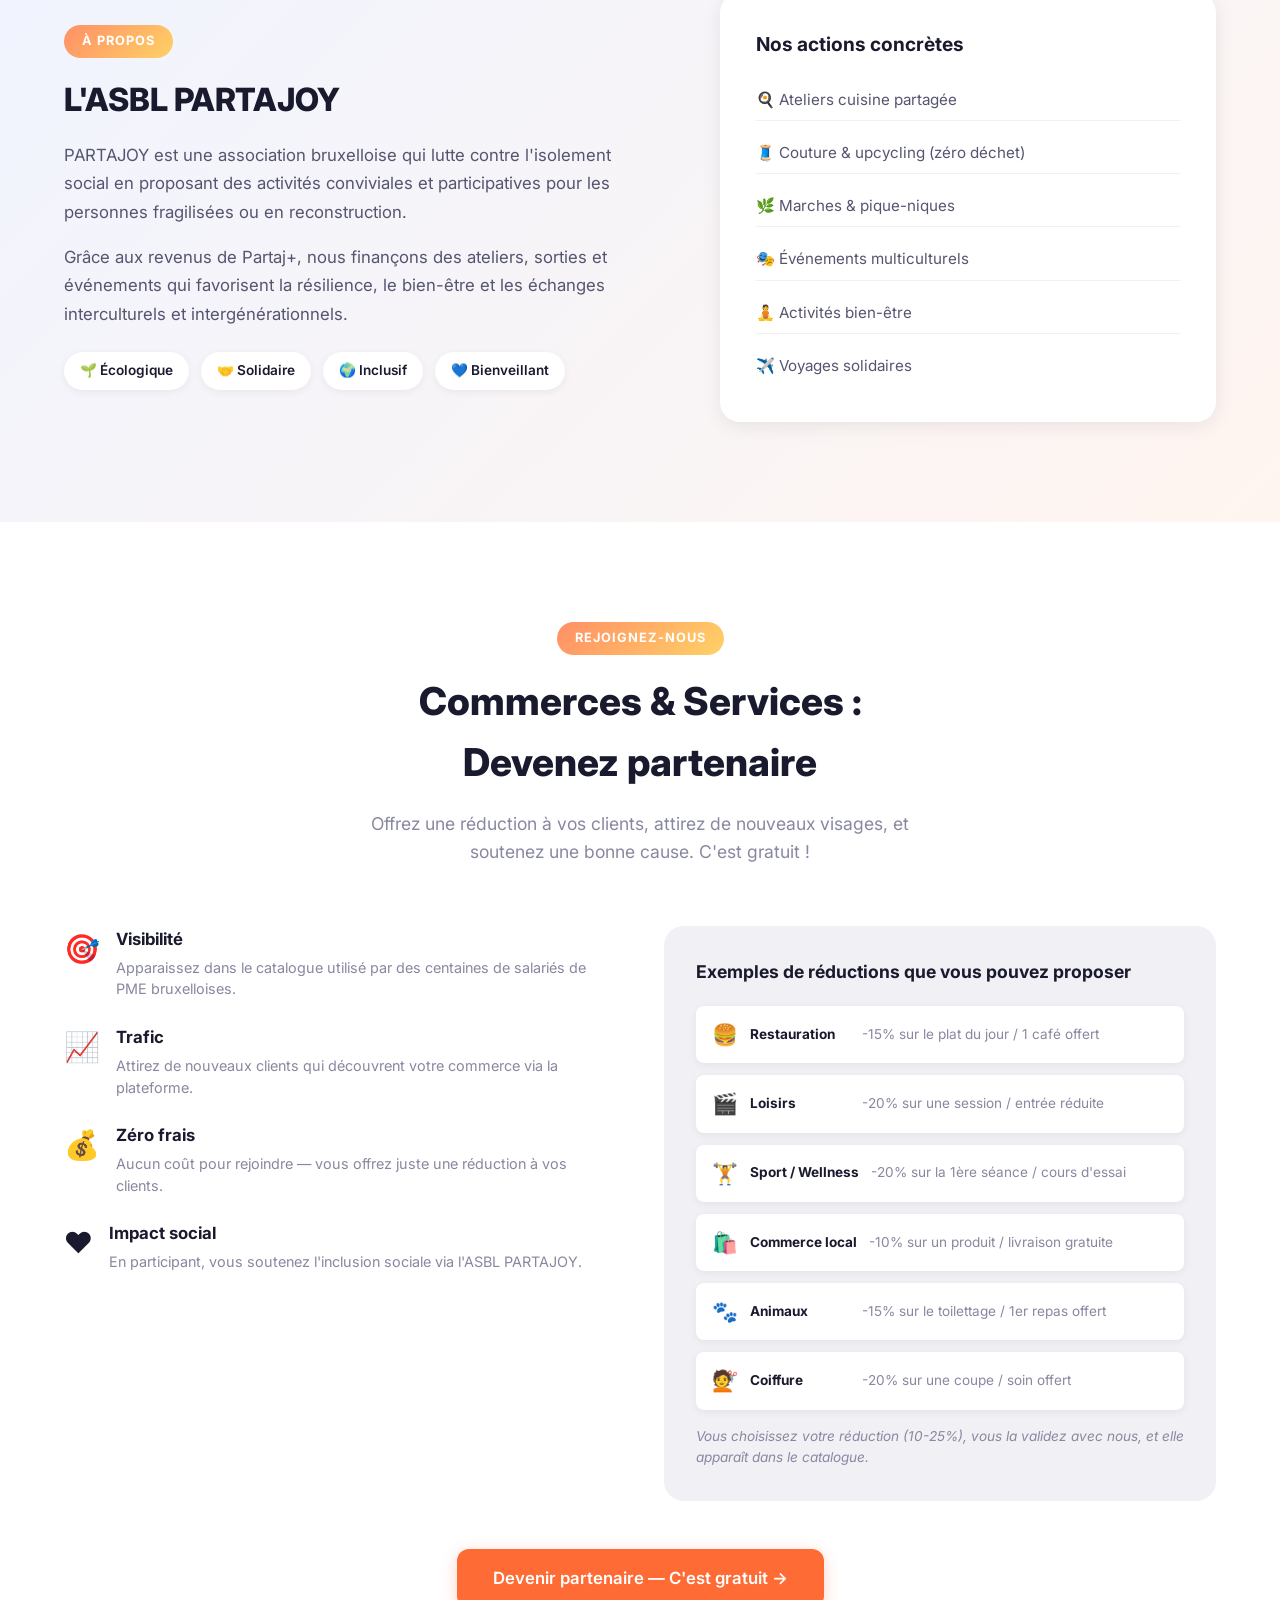
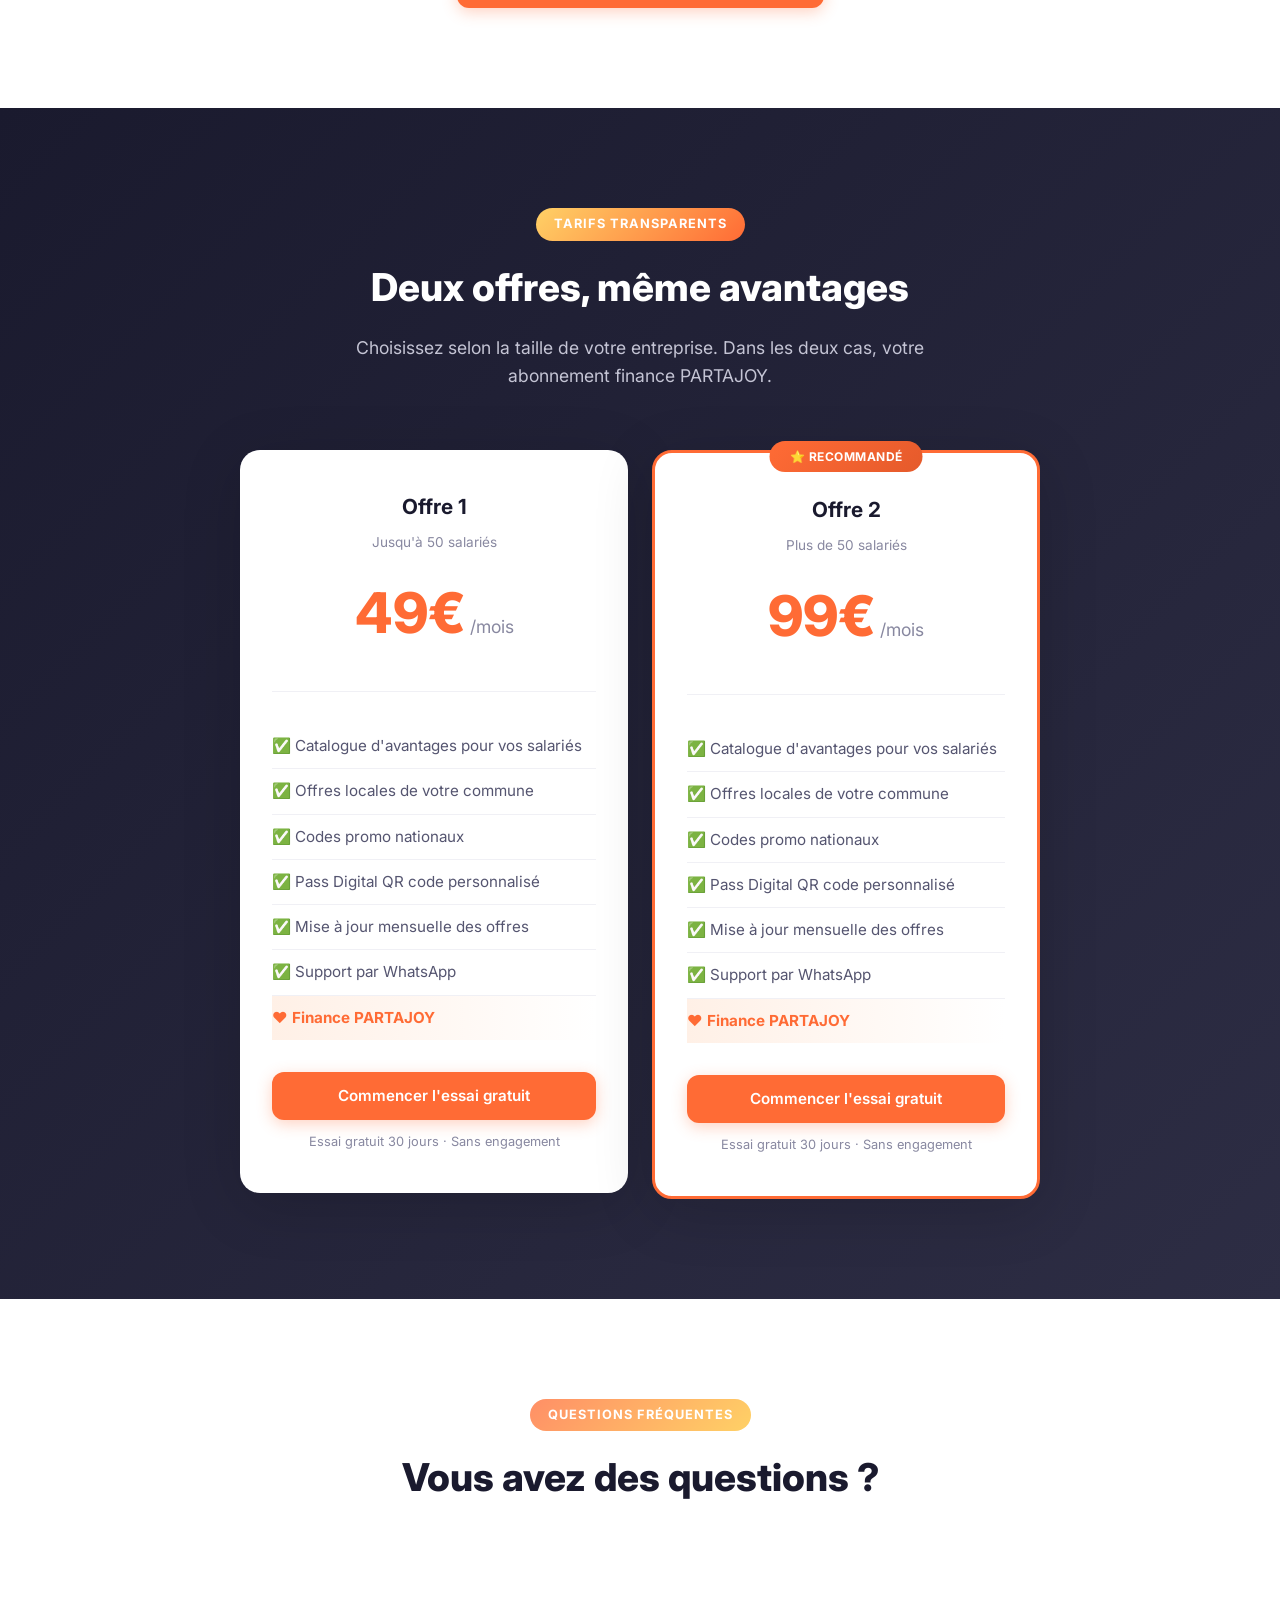
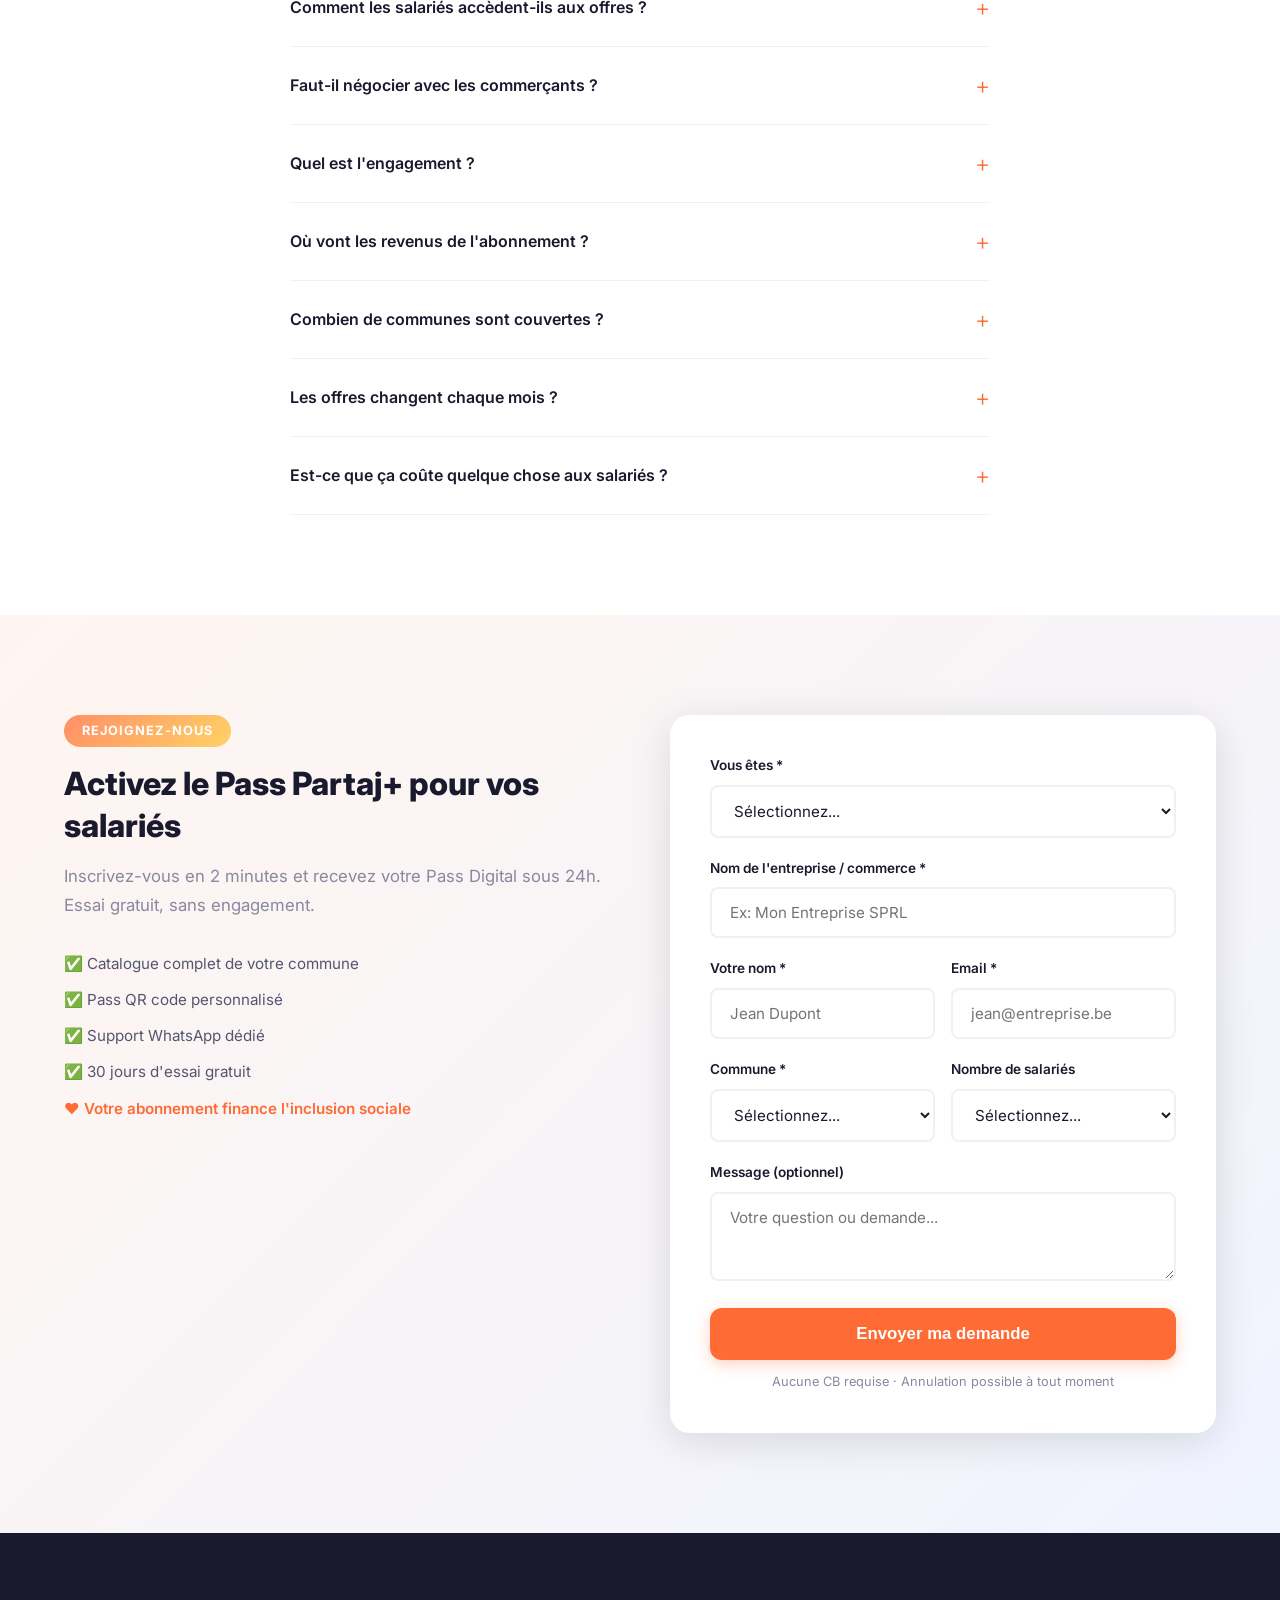
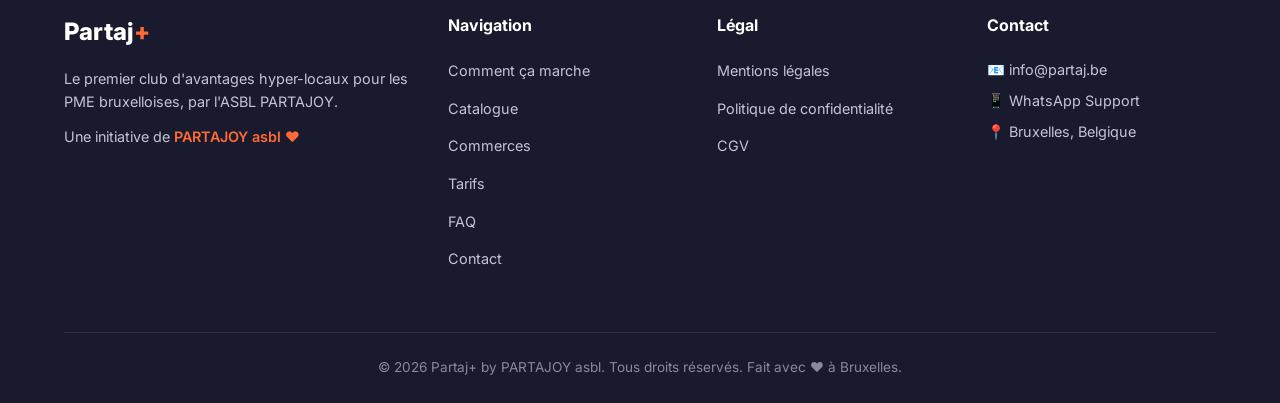
==== commit cdbff108: "Ajout section Nos Plateformes (Partaj+, Local, Academy, Impact)" ====
--- a/index.html
+++ b/index.html
@@ -85,6 +85,42 @@
             <div class="shape shape-3"></div>
         </div>
     </header>
+
+    <!-- NOS PLATEFORMES -->
+    <section class="platforms" id="plateformes">
+        <div class="container">
+            <div class="section-header" style="text-align: center; justify-content: center;">
+                <span class="section-tag">Nos plateformes</span>
+                <h2>Un écosystème au service de l'inclusion</h2>
+            </div>
+            <div class="platforms-grid">
+                <a href="https://lahouch.github.io/partaj-plus/" target="_blank" class="platform-card platform-active">
+                    <div class="platform-icon">🎉</div>
+                    <h3>Partaj+</h3>
+                    <p>Club d'avantages pour PME bruxelloises. Offres locales, codes promo, QR code pass.</p>
+                    <span class="platform-status active">En ligne</span>
+                </a>
+                <div class="platform-card platform-soon">
+                    <div class="platform-icon">🤝</div>
+                    <h3>Partaj'Local</h3>
+                    <p>Marketplace de services entre voisins. Entraide, cours, petits travaux.</p>
+                    <span class="platform-status soon">Bientôt</span>
+                </div>
+                <div class="platform-card platform-soon">
+                    <div class="platform-icon">🎓</div>
+                    <h3>Partaj'Academy</h3>
+                    <p>Plateforme de formation et ateliers pour les personnes en reconversion.</p>
+                    <span class="platform-status soon">Bientôt</span>
+                </div>
+                <div class="platform-card platform-soon">
+                    <div class="platform-icon">🌍</div>
+                    <h3>Partaj'Impact</h3>
+                    <p>Suivi et mesure de l'impact social des entreprises engagées.</p>
+                    <span class="platform-status soon">Bientôt</span>
+                </div>
+            </div>
+        </div>
+    </section>
 
     <!-- DOUBLE IMPACT -->
     <section class="double-impact">
--- a/style.css
+++ b/style.css
@@ -206,6 +206,21 @@
     background: linear-gradient(135deg, #FFF5F0 0%, #F0F4FF 50%, #FFFCF0 100%);
 }
 
+.hero::before {
+    content: 'P+';
+    position: absolute;
+    top: 50%;
+    left: 50%;
+    transform: translate(-50%, -50%);
+    font-size: 30rem;
+    font-weight: 900;
+    color: rgba(255, 107, 53, 0.07);
+    pointer-events: none;
+    z-index: 1;
+    line-height: 1;
+    letter-spacing: -10px;
+}
+
 .hero-container {
     display: grid;
     grid-template-columns: 1fr 1fr;
@@ -261,6 +276,8 @@
     grid-column: 1 / -1;
     max-width: 800px;
     margin: 0 auto;
+    position: relative;
+    z-index: 2;
 }
 
 .hero-logo-large {
@@ -544,6 +561,87 @@
 }
 
 /* ============================================
+   PLATFORMS
+   ============================================ */
+.platforms {
+    padding: 80px 0;
+    background: var(--white);
+}
+
+.platforms-grid {
+    display: grid;
+    grid-template-columns: repeat(4, 1fr);
+    gap: 24px;
+}
+
+.platform-card {
+    background: var(--bg);
+    border-radius: 20px;
+    padding: 32px 24px;
+    text-align: center;
+    border: 2px solid transparent;
+    transition: all 0.3s;
+    text-decoration: none;
+    color: inherit;
+    display: flex;
+    flex-direction: column;
+    align-items: center;
+}
+
+.platform-card:hover {
+    transform: translateY(-4px);
+    box-shadow: var(--shadow-md);
+}
+
+.platform-active {
+    border-color: var(--primary);
+    background: linear-gradient(180deg, rgba(255,107,53,0.05) 0%, var(--bg) 100%);
+}
+
+.platform-active:hover {
+    border-color: var(--primary-dark);
+}
+
+.platform-icon {
+    font-size: 2.5rem;
+    margin-bottom: 16px;
+}
+
+.platform-card h3 {
+    font-size: 1.1rem;
+    font-weight: 700;
+    margin-bottom: 8px;
+    color: var(--dark);
+}
+
+.platform-card p {
+    font-size: 0.85rem;
+    color: var(--gray-500);
+    line-height: 1.5;
+    margin-bottom: 16px;
+    flex: 1;
+}
+
+.platform-status {
+    font-size: 0.7rem;
+    font-weight: 700;
+    padding: 6px 16px;
+    border-radius: 50px;
+    text-transform: uppercase;
+    letter-spacing: 0.5px;
+}
+
+.platform-status.active {
+    background: var(--primary);
+    color: var(--white);
+}
+
+.platform-status.soon {
+    background: var(--gray-100);
+    color: var(--gray-500);
+}
+
+/* ============================================
    HOW IT WORKS
    ============================================ */
 .how-it-works {
@@ -1600,6 +1698,11 @@
 
 @media (max-width: 768px) {
     html { font-size: 15px; }
+
+    .platforms-grid {
+        grid-template-columns: repeat(2, 1fr);
+        gap: 16px;
+    }
 
     .nav-links {
         position: fixed;
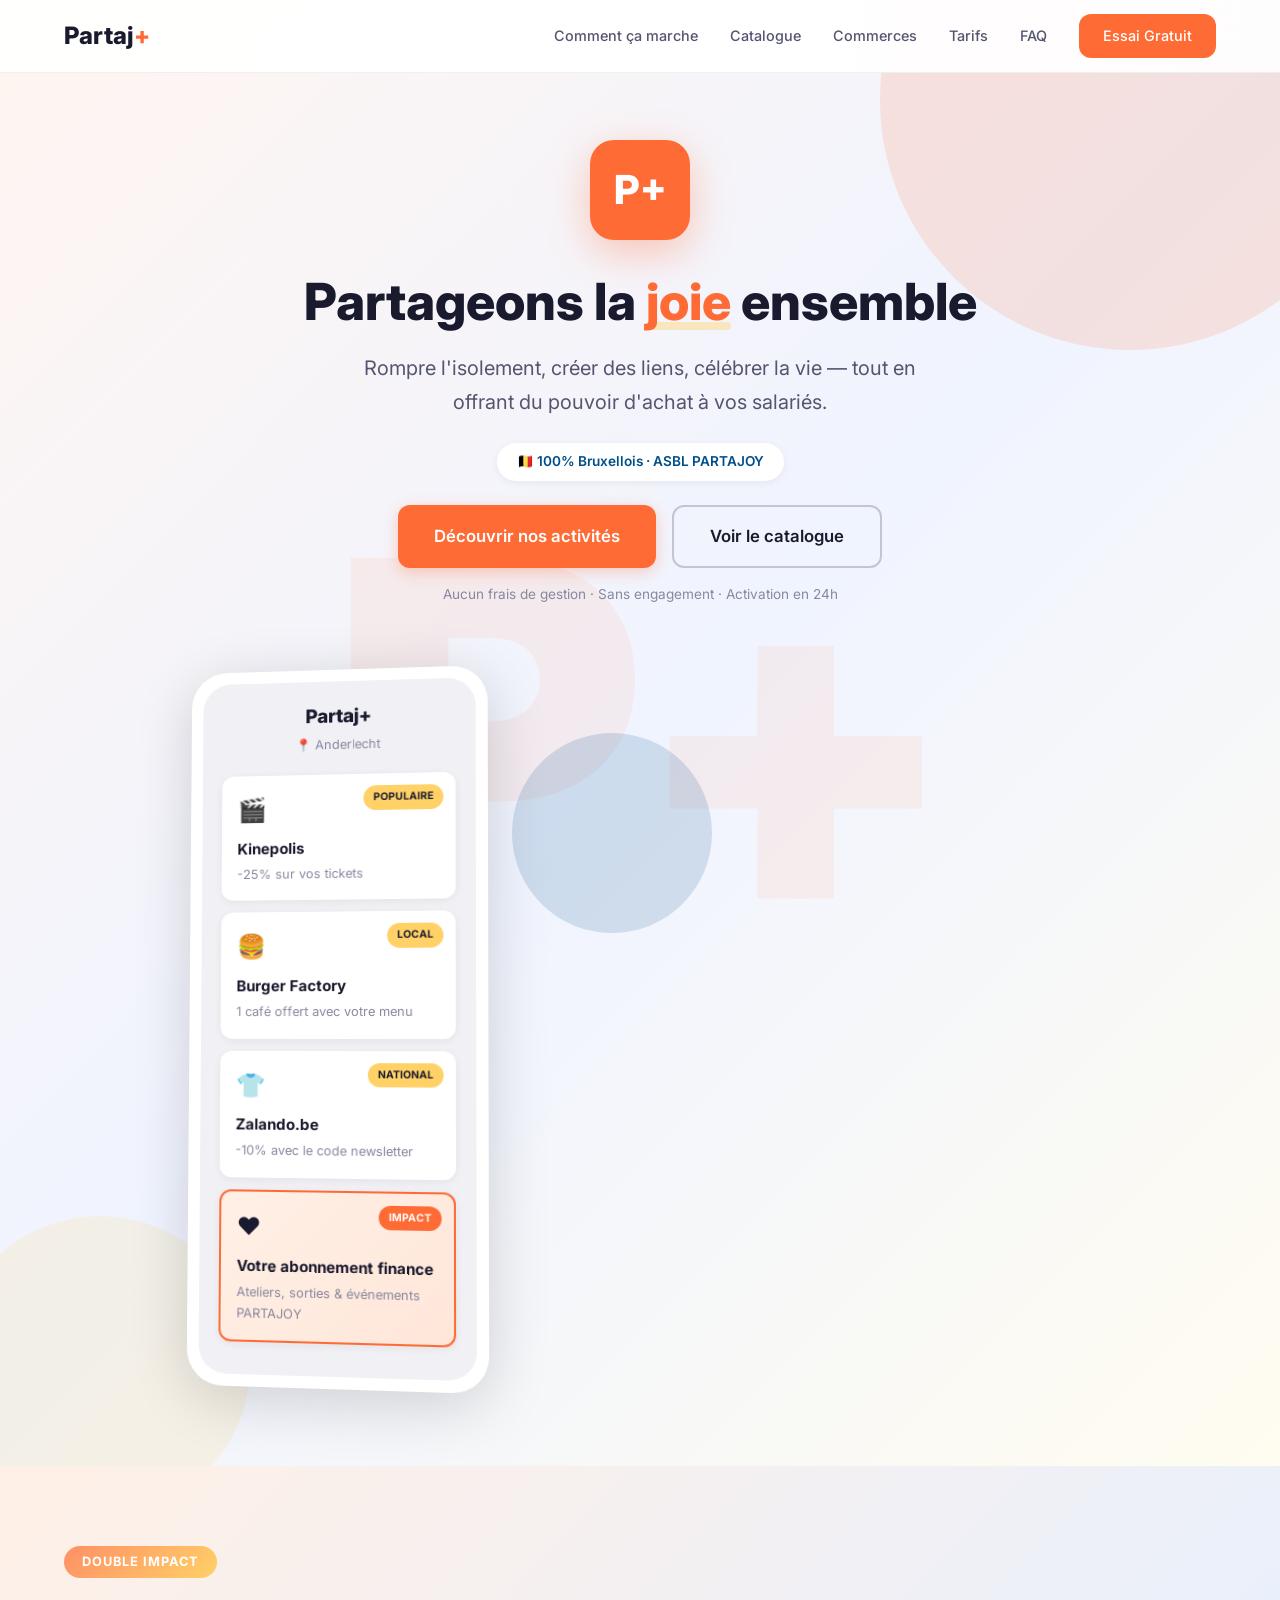
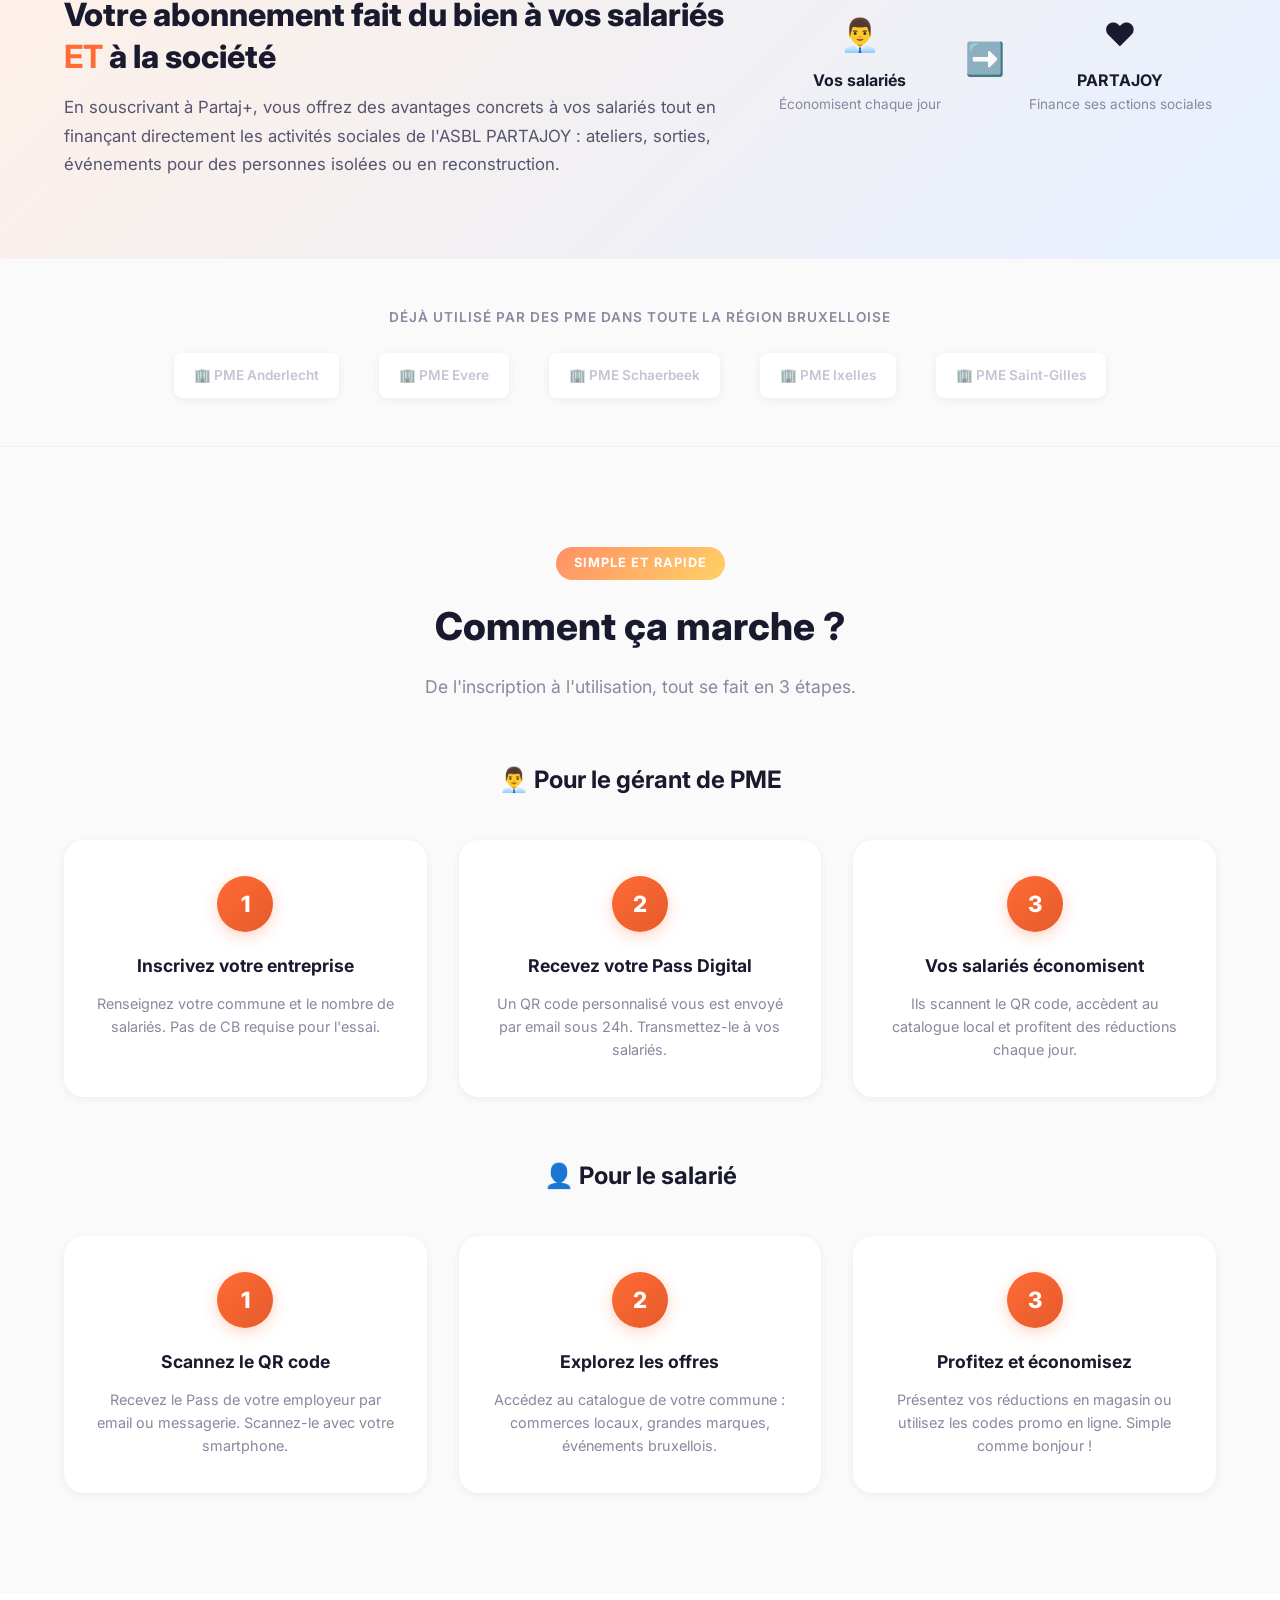
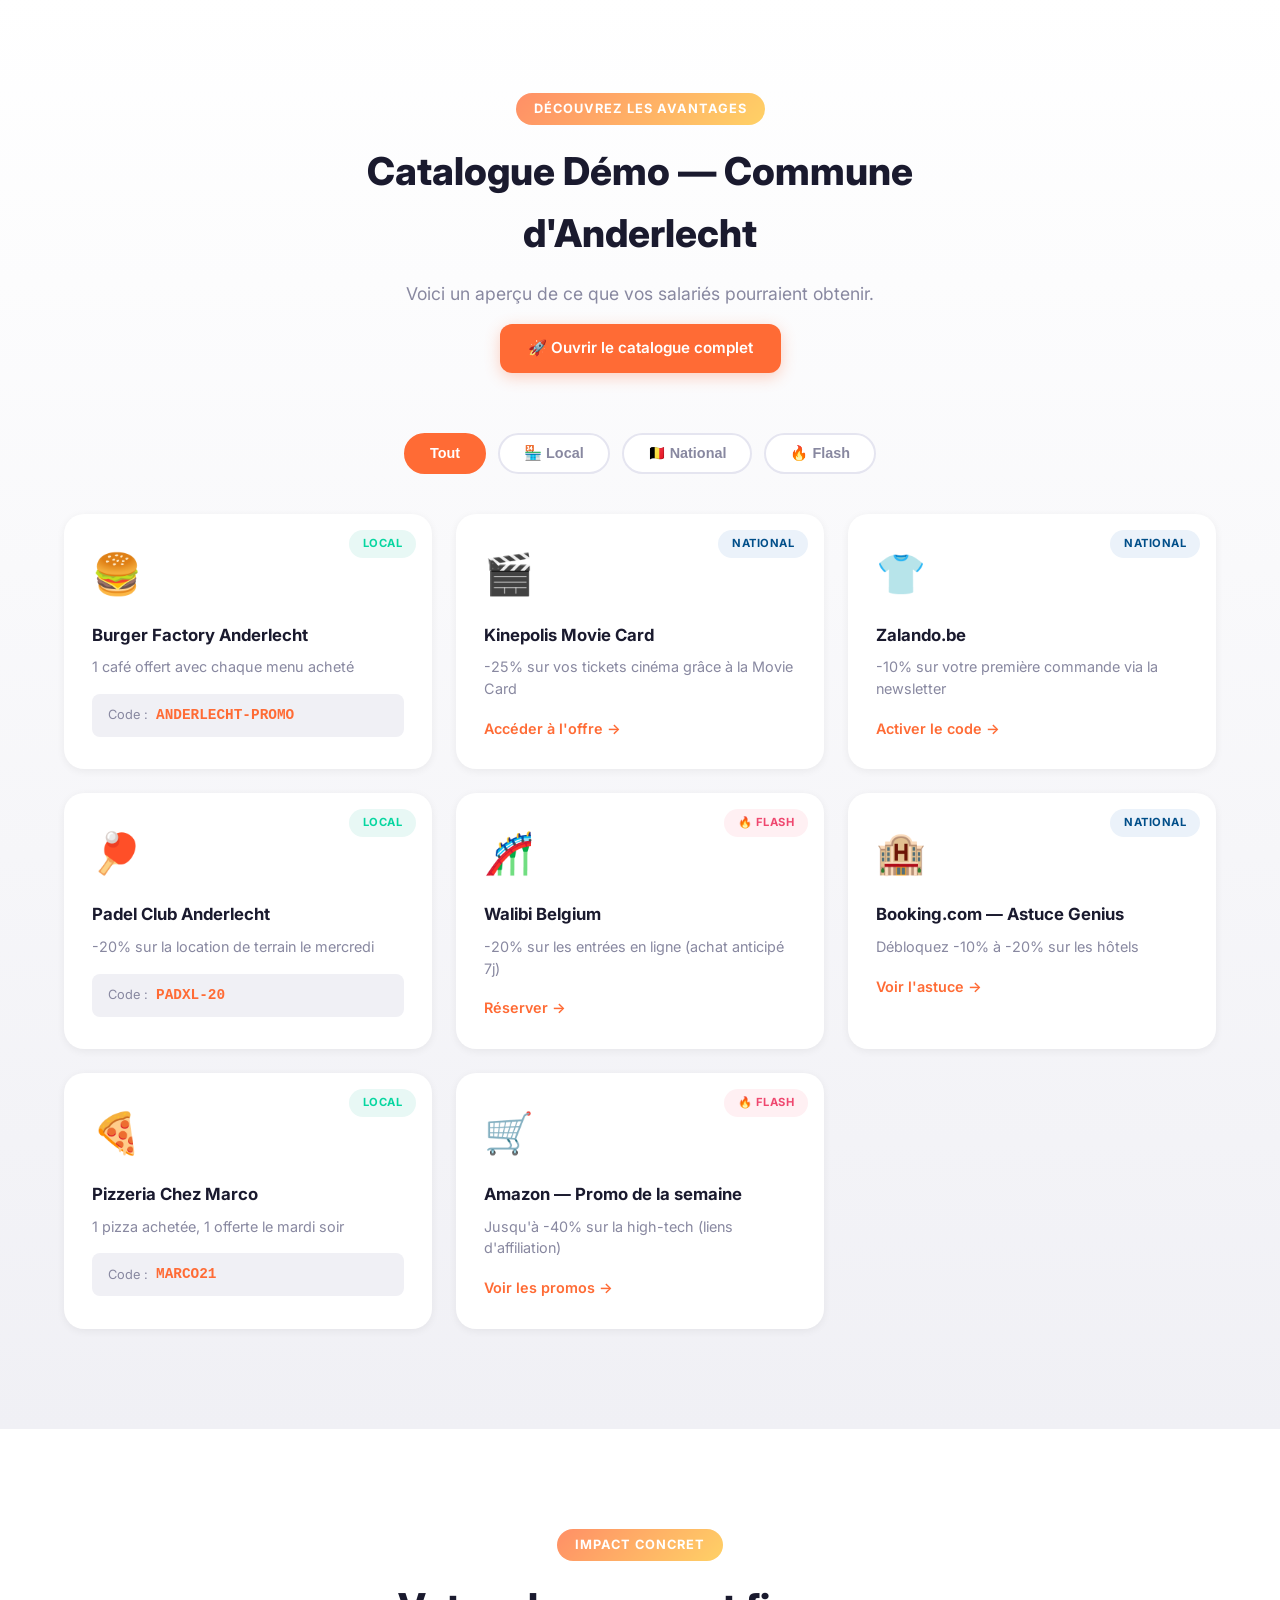
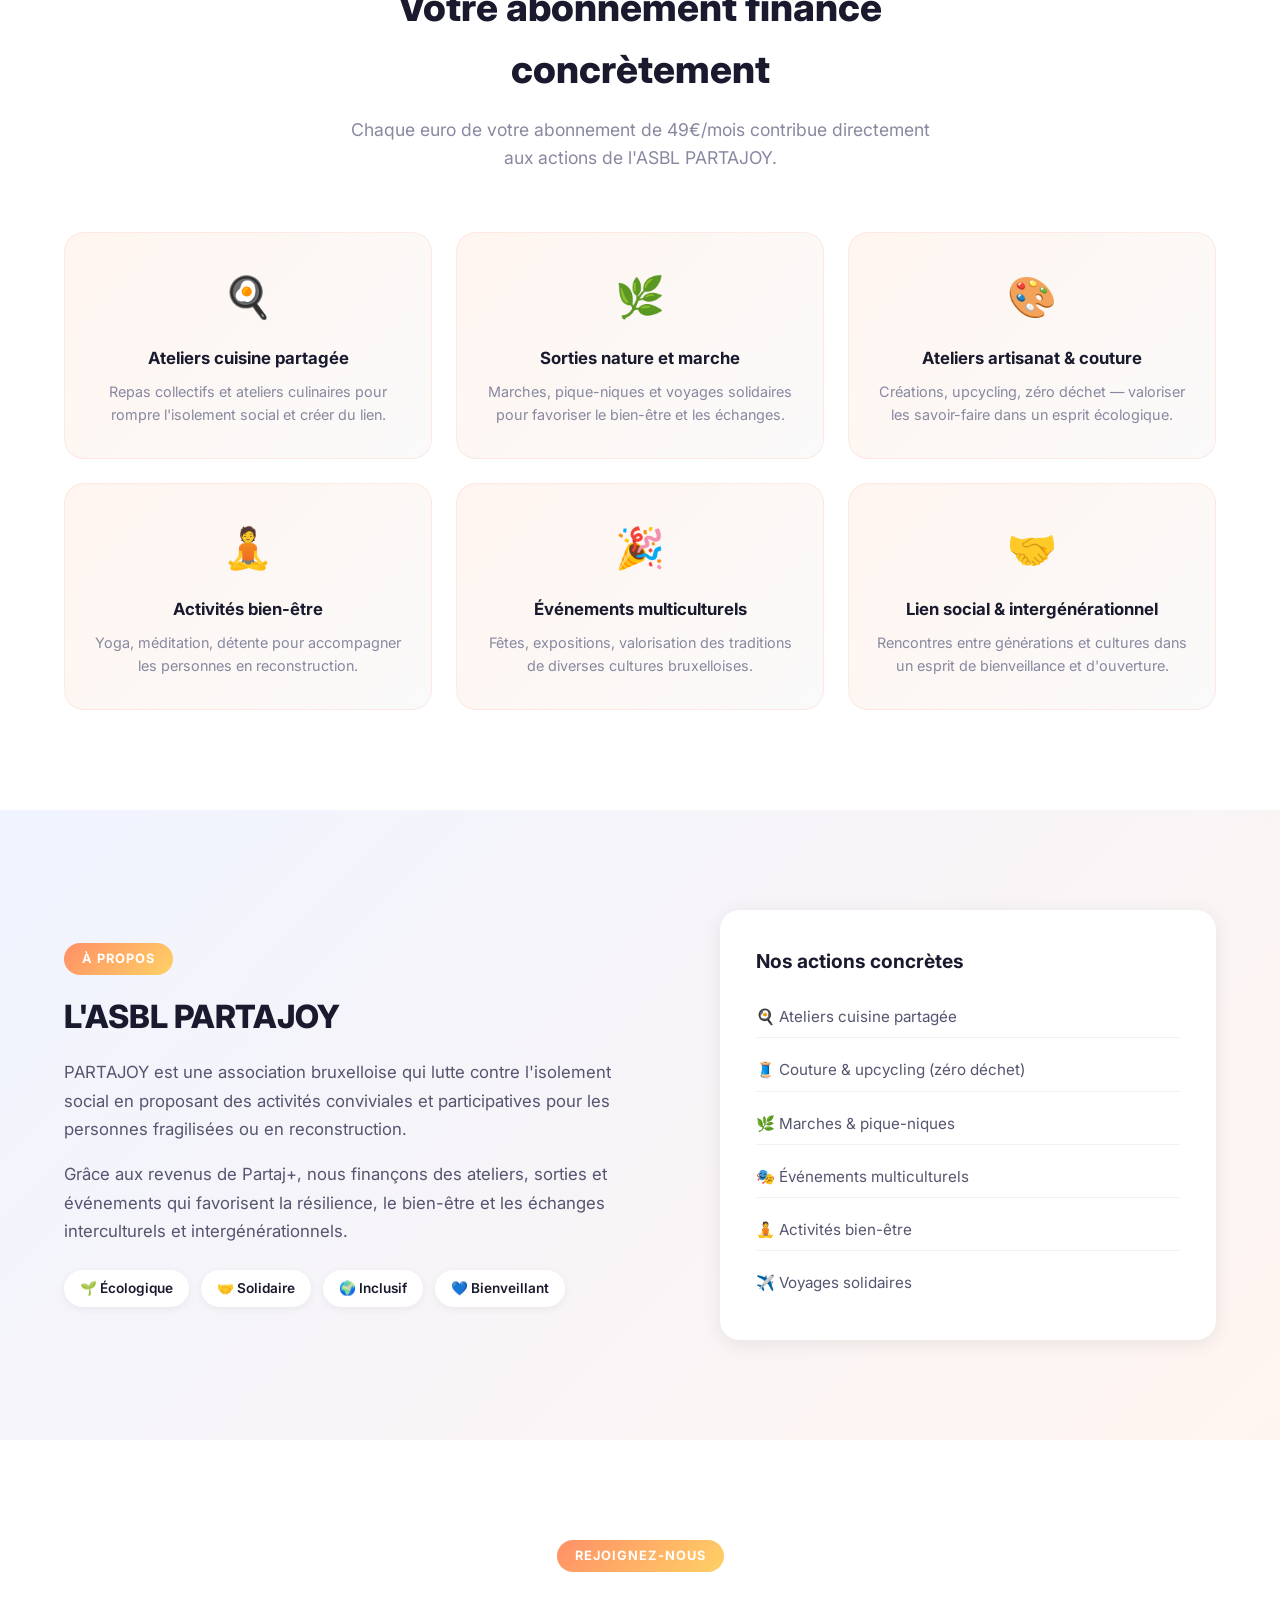
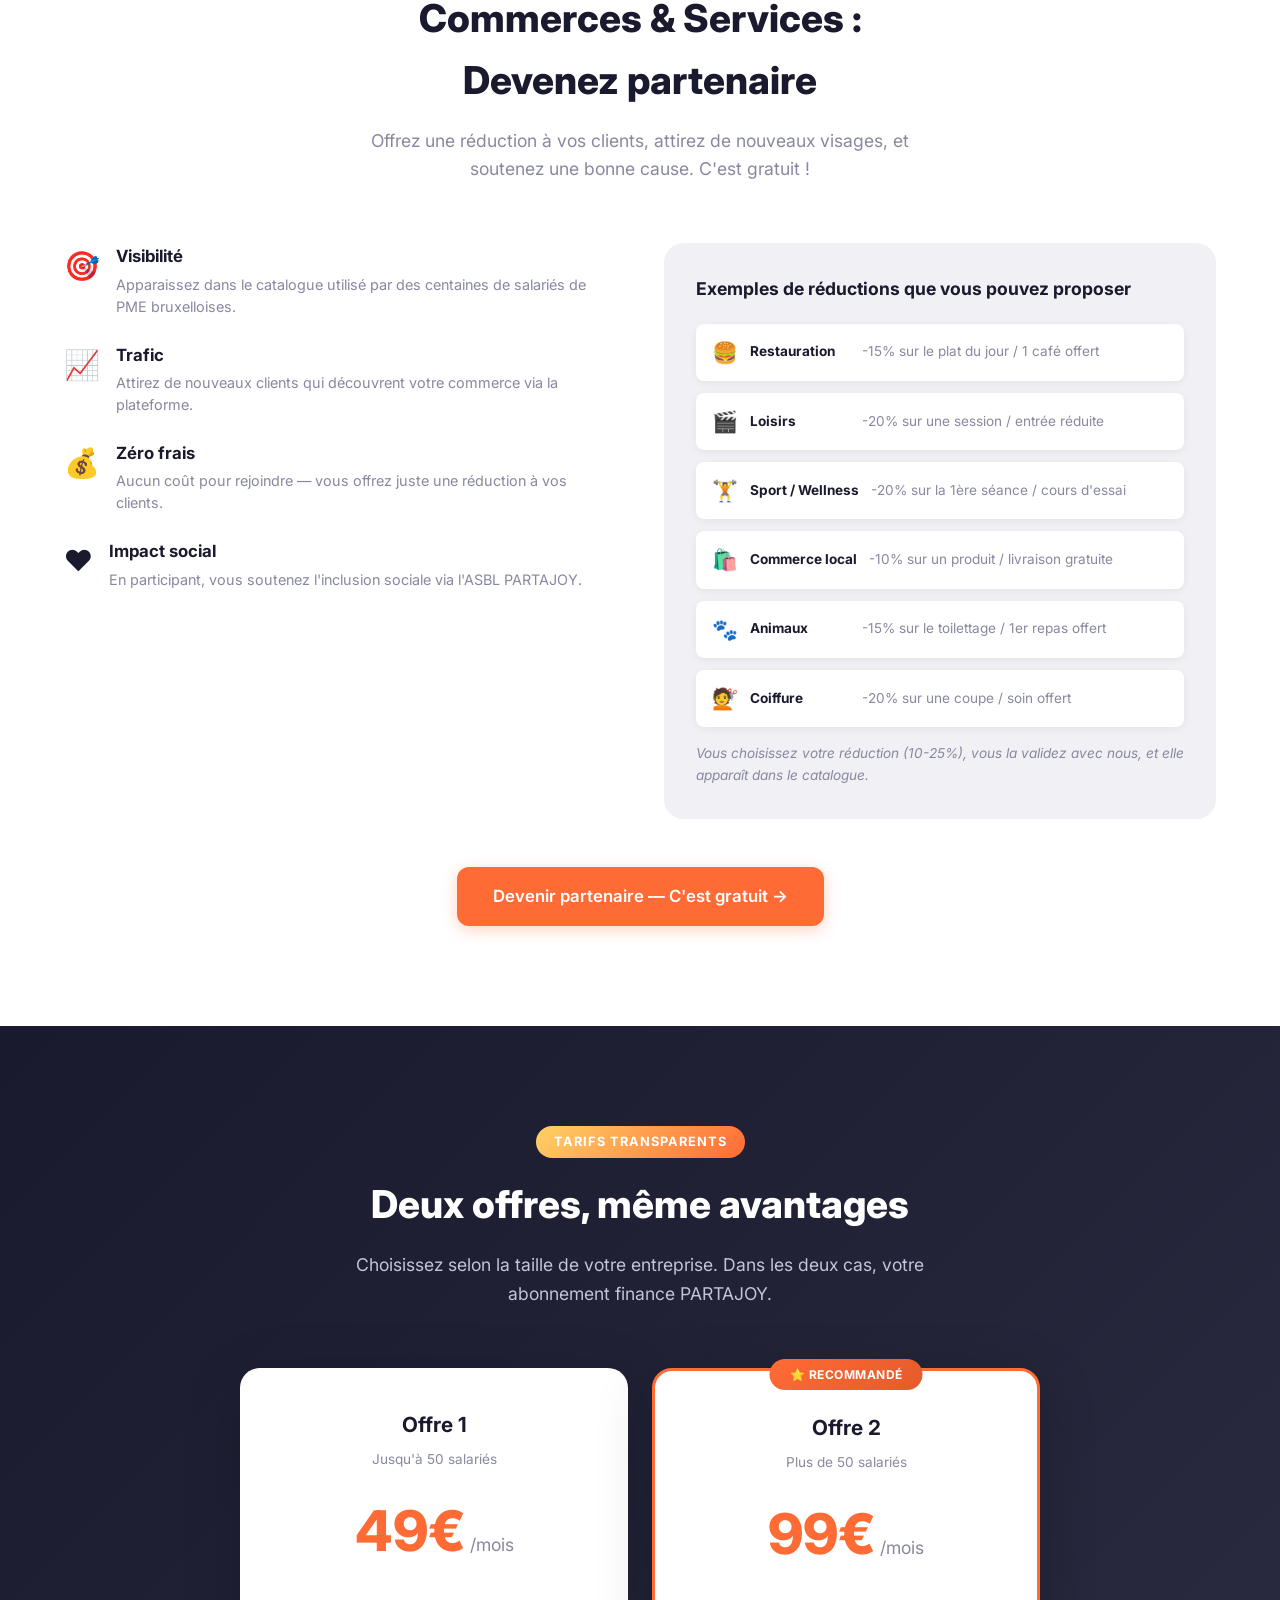
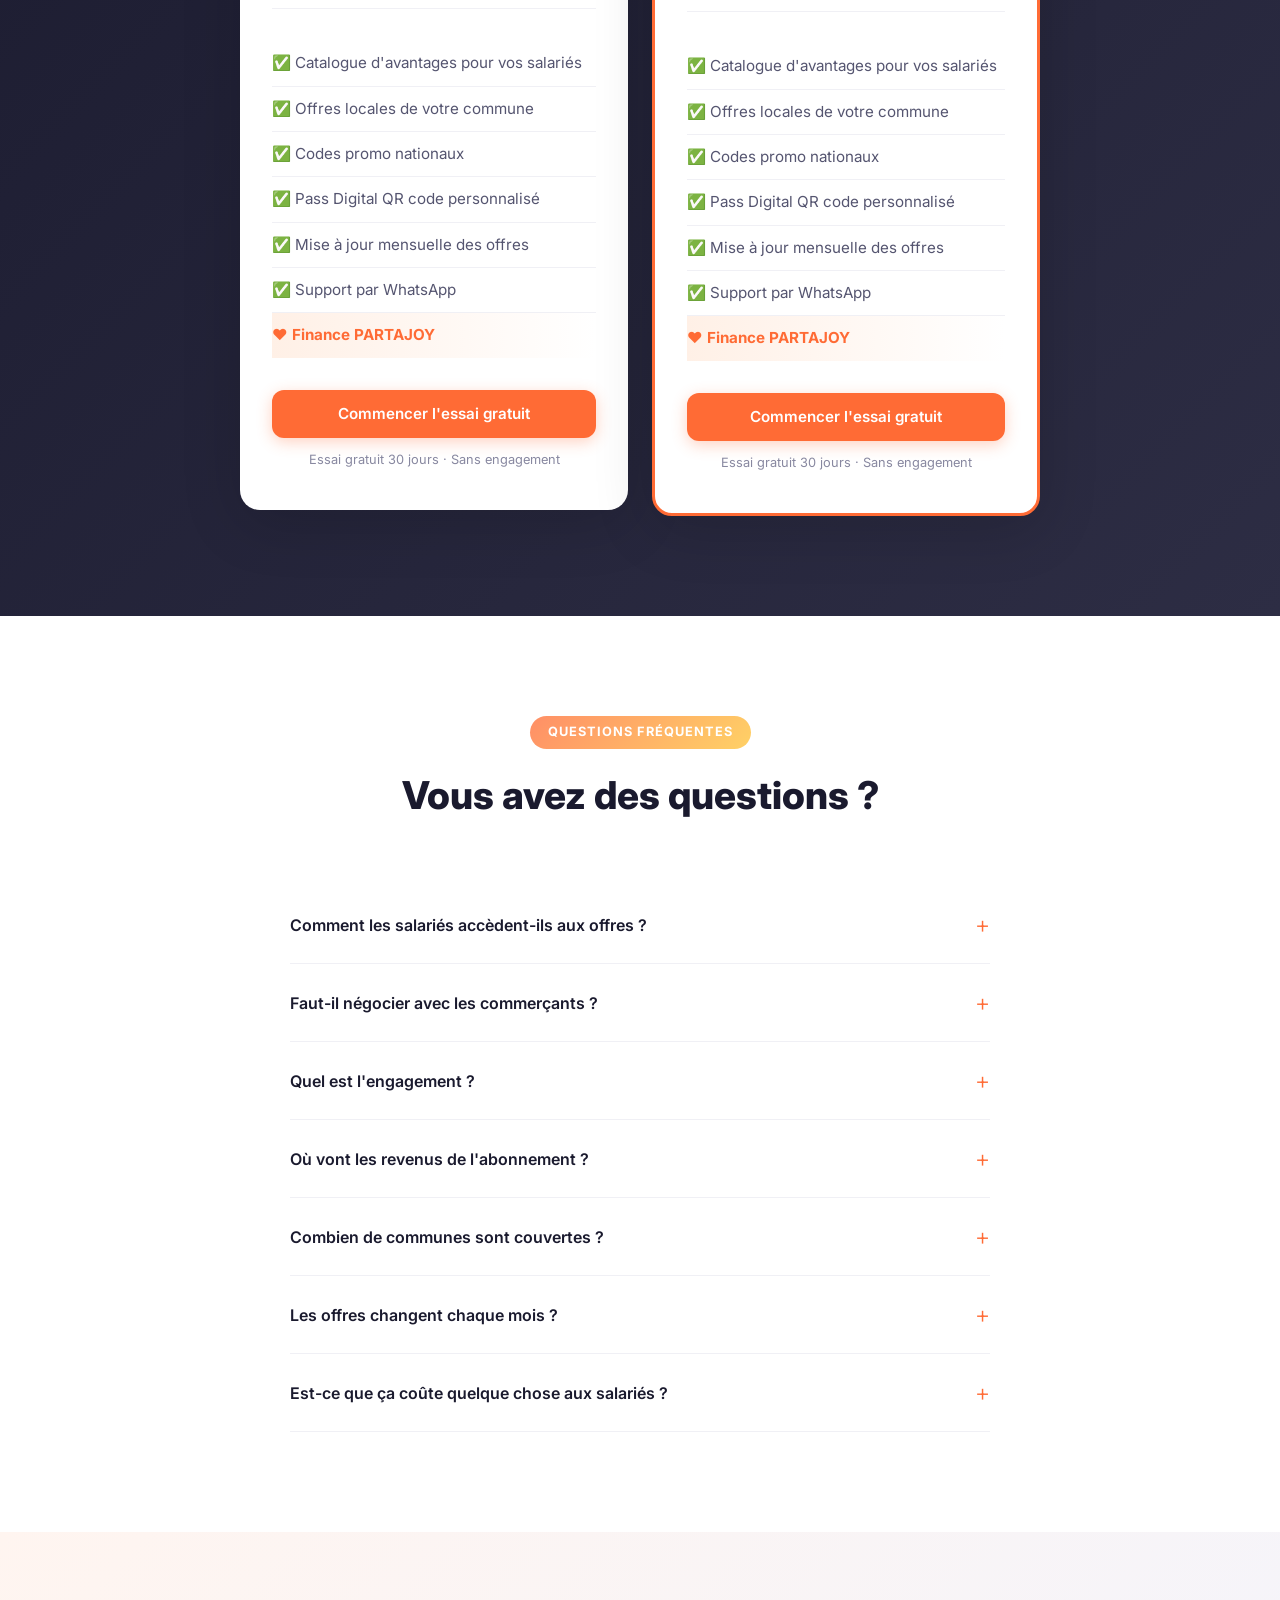
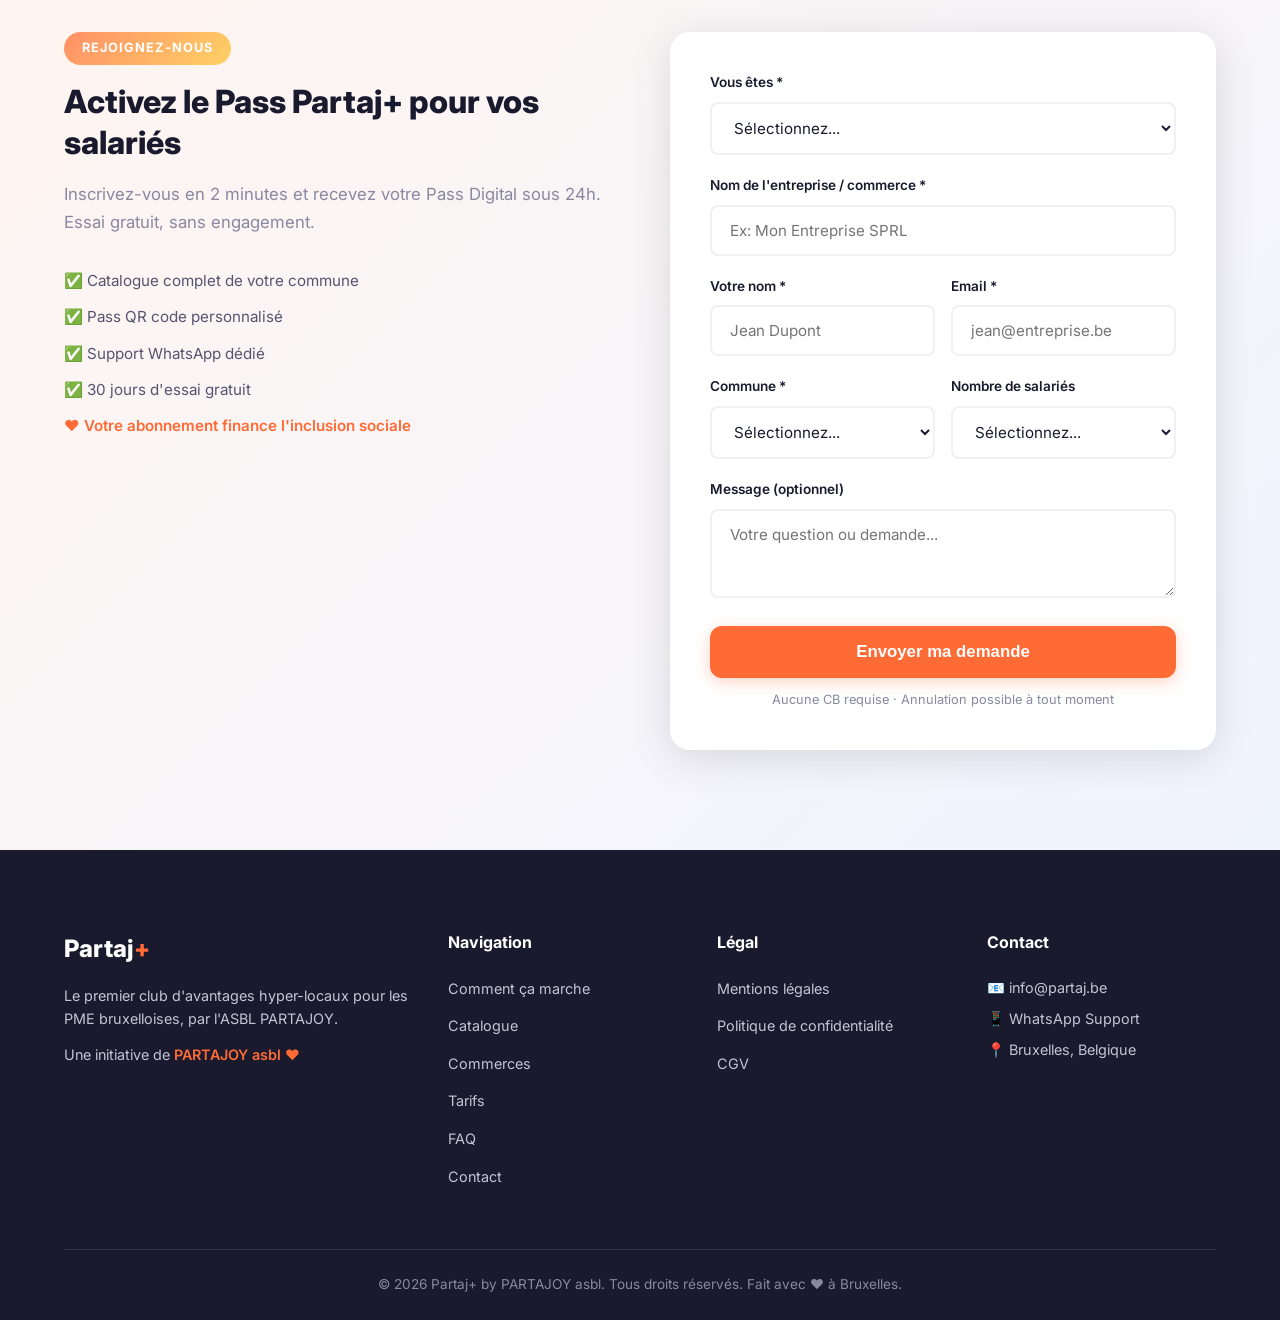
==== commit 26c241fa: "Suppression section Nos Plateformes" ====
--- a/index.html
+++ b/index.html
@@ -85,42 +85,6 @@
             <div class="shape shape-3"></div>
         </div>
     </header>
-
-    <!-- NOS PLATEFORMES -->
-    <section class="platforms" id="plateformes">
-        <div class="container">
-            <div class="section-header" style="text-align: center; justify-content: center;">
-                <span class="section-tag">Nos plateformes</span>
-                <h2>Un écosystème au service de l'inclusion</h2>
-            </div>
-            <div class="platforms-grid">
-                <a href="https://lahouch.github.io/partaj-plus/" target="_blank" class="platform-card platform-active">
-                    <div class="platform-icon">🎉</div>
-                    <h3>Partaj+</h3>
-                    <p>Club d'avantages pour PME bruxelloises. Offres locales, codes promo, QR code pass.</p>
-                    <span class="platform-status active">En ligne</span>
-                </a>
-                <div class="platform-card platform-soon">
-                    <div class="platform-icon">🤝</div>
-                    <h3>Partaj'Local</h3>
-                    <p>Marketplace de services entre voisins. Entraide, cours, petits travaux.</p>
-                    <span class="platform-status soon">Bientôt</span>
-                </div>
-                <div class="platform-card platform-soon">
-                    <div class="platform-icon">🎓</div>
-                    <h3>Partaj'Academy</h3>
-                    <p>Plateforme de formation et ateliers pour les personnes en reconversion.</p>
-                    <span class="platform-status soon">Bientôt</span>
-                </div>
-                <div class="platform-card platform-soon">
-                    <div class="platform-icon">🌍</div>
-                    <h3>Partaj'Impact</h3>
-                    <p>Suivi et mesure de l'impact social des entreprises engagées.</p>
-                    <span class="platform-status soon">Bientôt</span>
-                </div>
-            </div>
-        </div>
-    </section>
 
     <!-- DOUBLE IMPACT -->
     <section class="double-impact">
--- a/style.css
+++ b/style.css
@@ -561,87 +561,6 @@
 }
 
 /* ============================================
-   PLATFORMS
-   ============================================ */
-.platforms {
-    padding: 80px 0;
-    background: var(--white);
-}
-
-.platforms-grid {
-    display: grid;
-    grid-template-columns: repeat(4, 1fr);
-    gap: 24px;
-}
-
-.platform-card {
-    background: var(--bg);
-    border-radius: 20px;
-    padding: 32px 24px;
-    text-align: center;
-    border: 2px solid transparent;
-    transition: all 0.3s;
-    text-decoration: none;
-    color: inherit;
-    display: flex;
-    flex-direction: column;
-    align-items: center;
-}
-
-.platform-card:hover {
-    transform: translateY(-4px);
-    box-shadow: var(--shadow-md);
-}
-
-.platform-active {
-    border-color: var(--primary);
-    background: linear-gradient(180deg, rgba(255,107,53,0.05) 0%, var(--bg) 100%);
-}
-
-.platform-active:hover {
-    border-color: var(--primary-dark);
-}
-
-.platform-icon {
-    font-size: 2.5rem;
-    margin-bottom: 16px;
-}
-
-.platform-card h3 {
-    font-size: 1.1rem;
-    font-weight: 700;
-    margin-bottom: 8px;
-    color: var(--dark);
-}
-
-.platform-card p {
-    font-size: 0.85rem;
-    color: var(--gray-500);
-    line-height: 1.5;
-    margin-bottom: 16px;
-    flex: 1;
-}
-
-.platform-status {
-    font-size: 0.7rem;
-    font-weight: 700;
-    padding: 6px 16px;
-    border-radius: 50px;
-    text-transform: uppercase;
-    letter-spacing: 0.5px;
-}
-
-.platform-status.active {
-    background: var(--primary);
-    color: var(--white);
-}
-
-.platform-status.soon {
-    background: var(--gray-100);
-    color: var(--gray-500);
-}
-
-/* ============================================
    HOW IT WORKS
    ============================================ */
 .how-it-works {
@@ -1698,11 +1617,6 @@
 
 @media (max-width: 768px) {
     html { font-size: 15px; }
-
-    .platforms-grid {
-        grid-template-columns: repeat(2, 1fr);
-        gap: 16px;
-    }
 
     .nav-links {
         position: fixed;
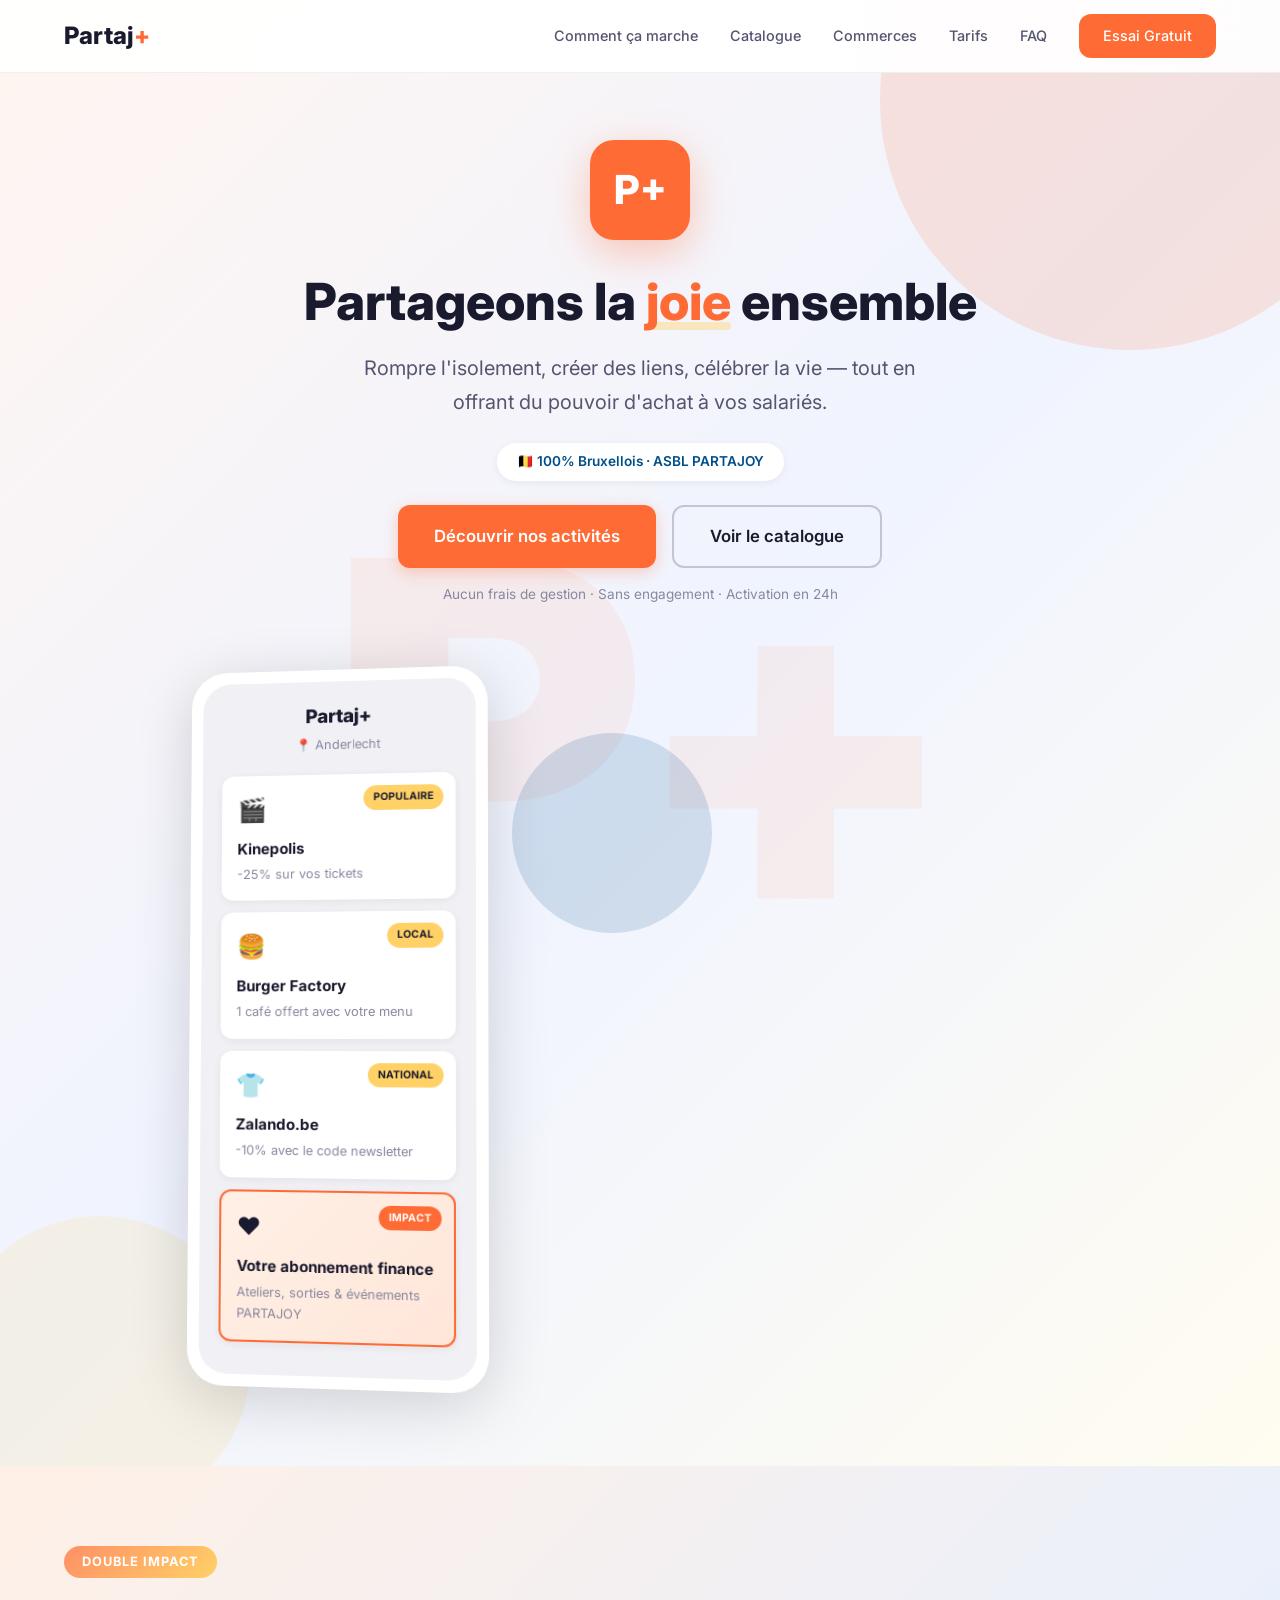
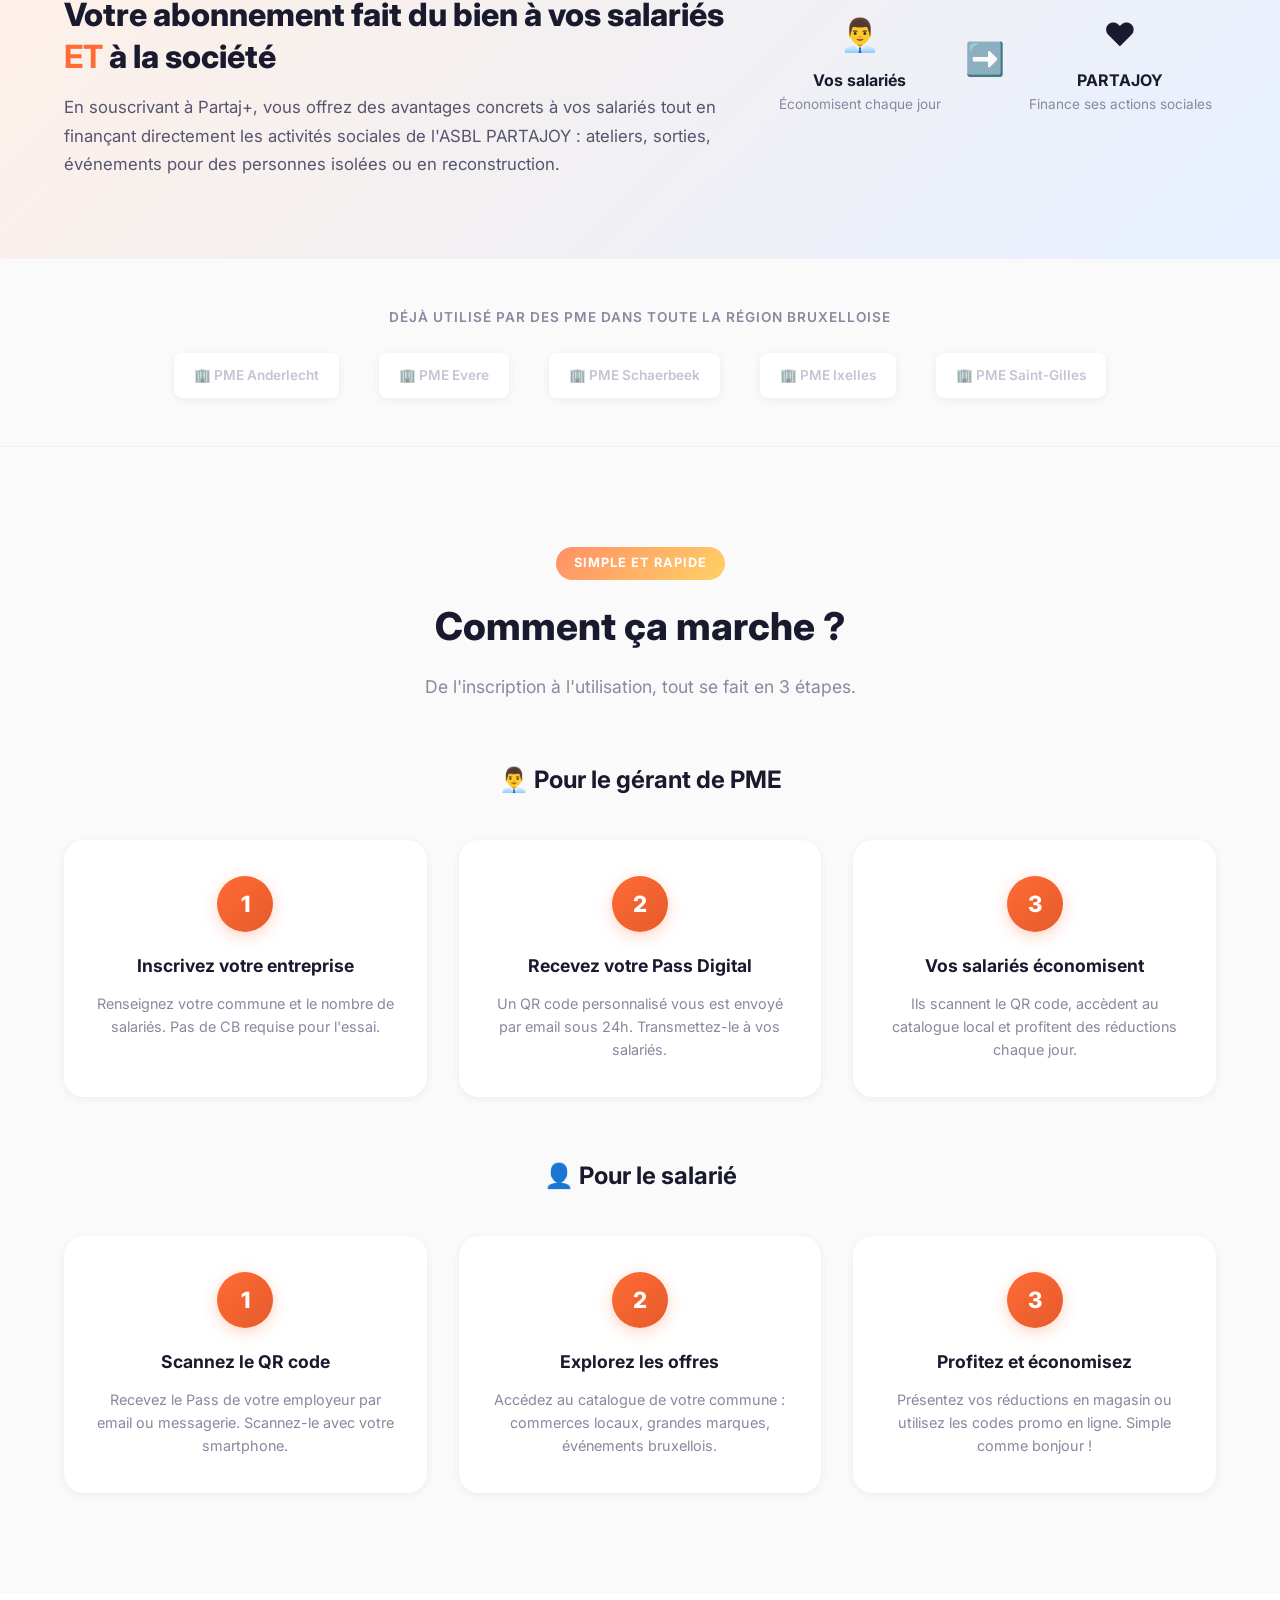
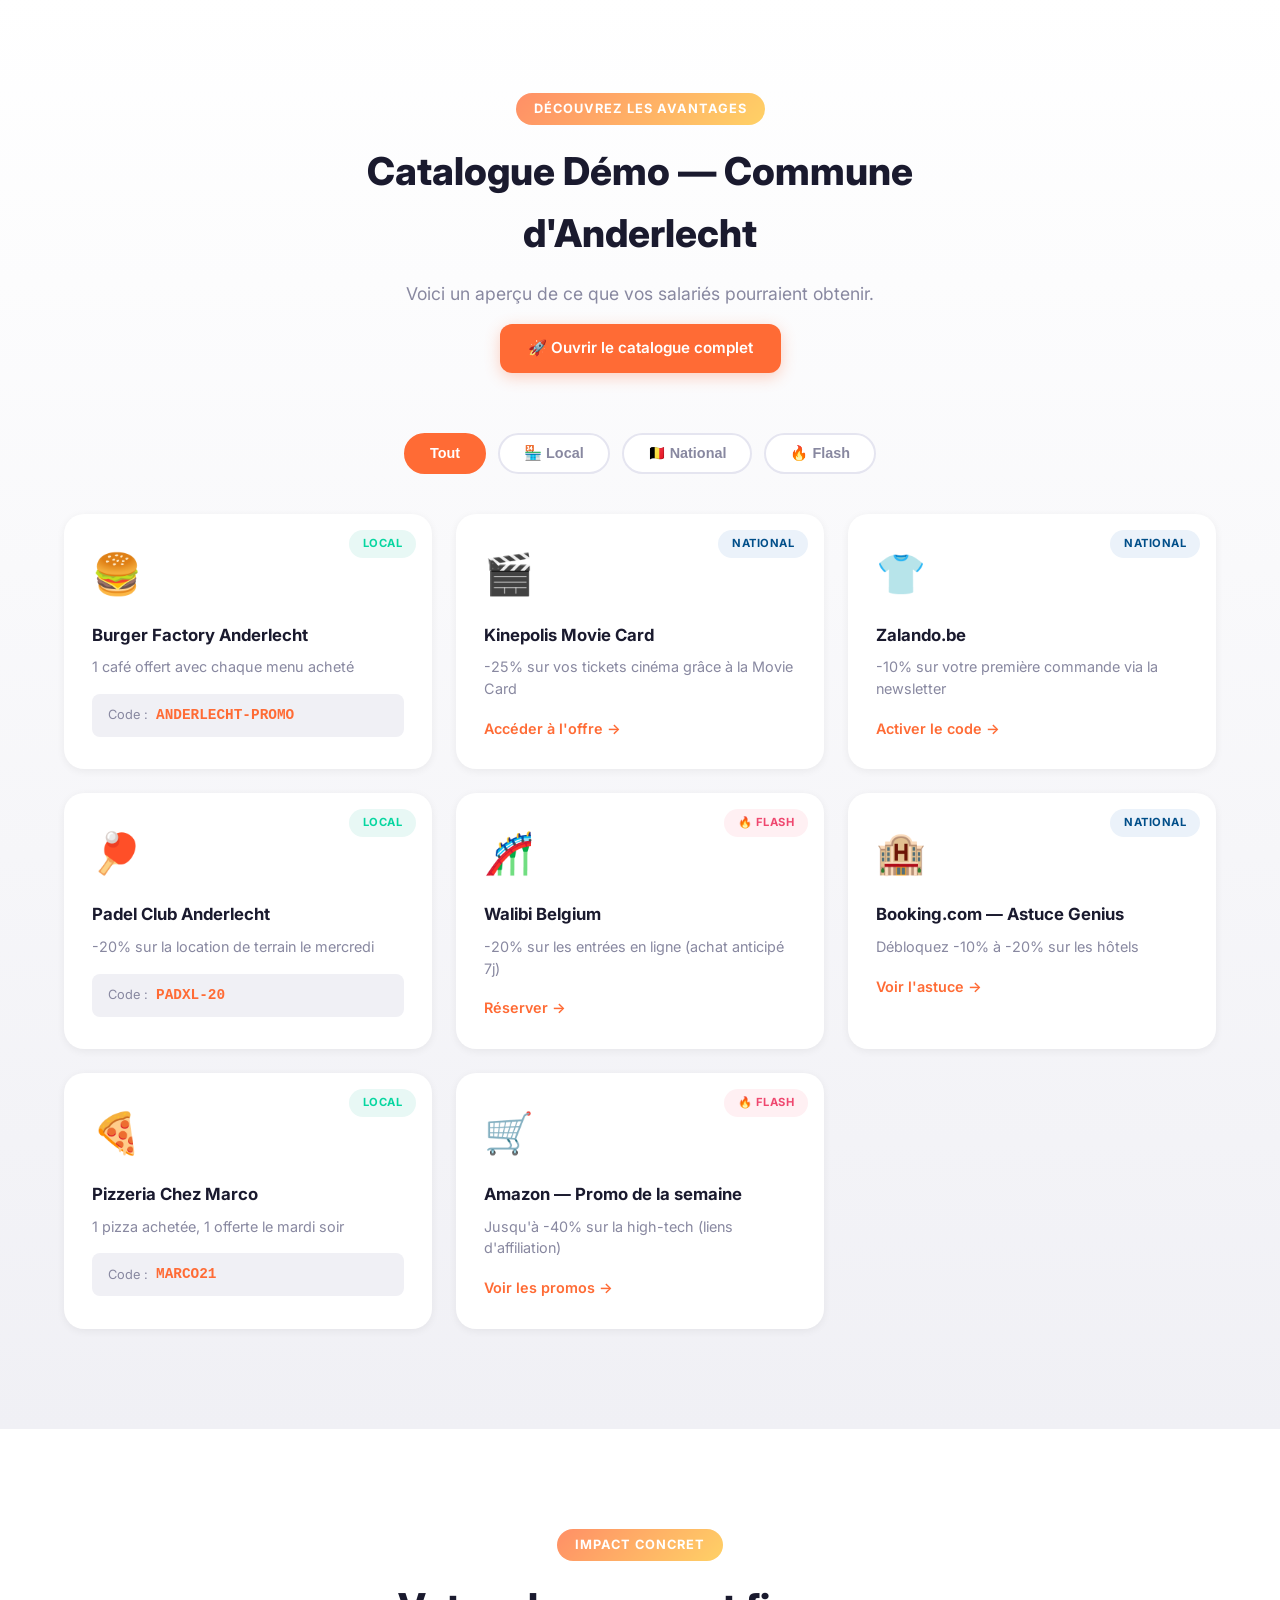
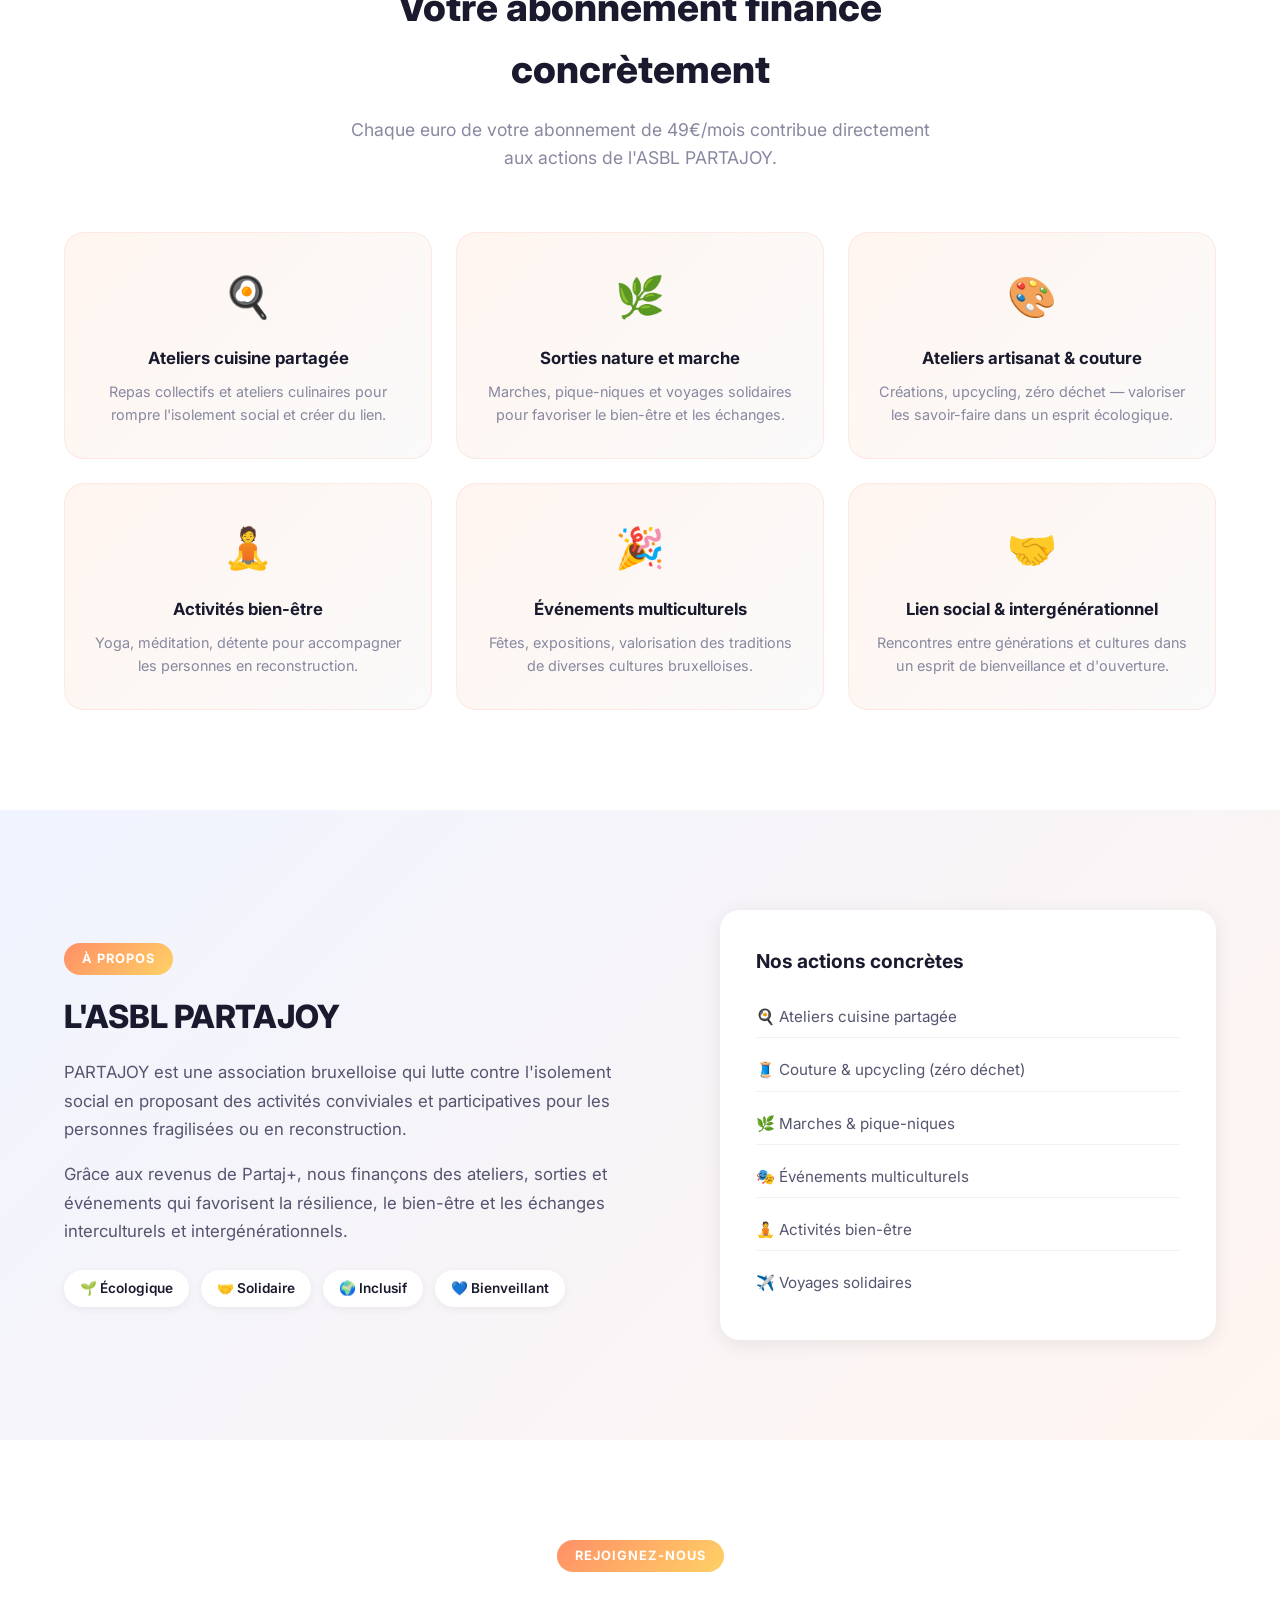
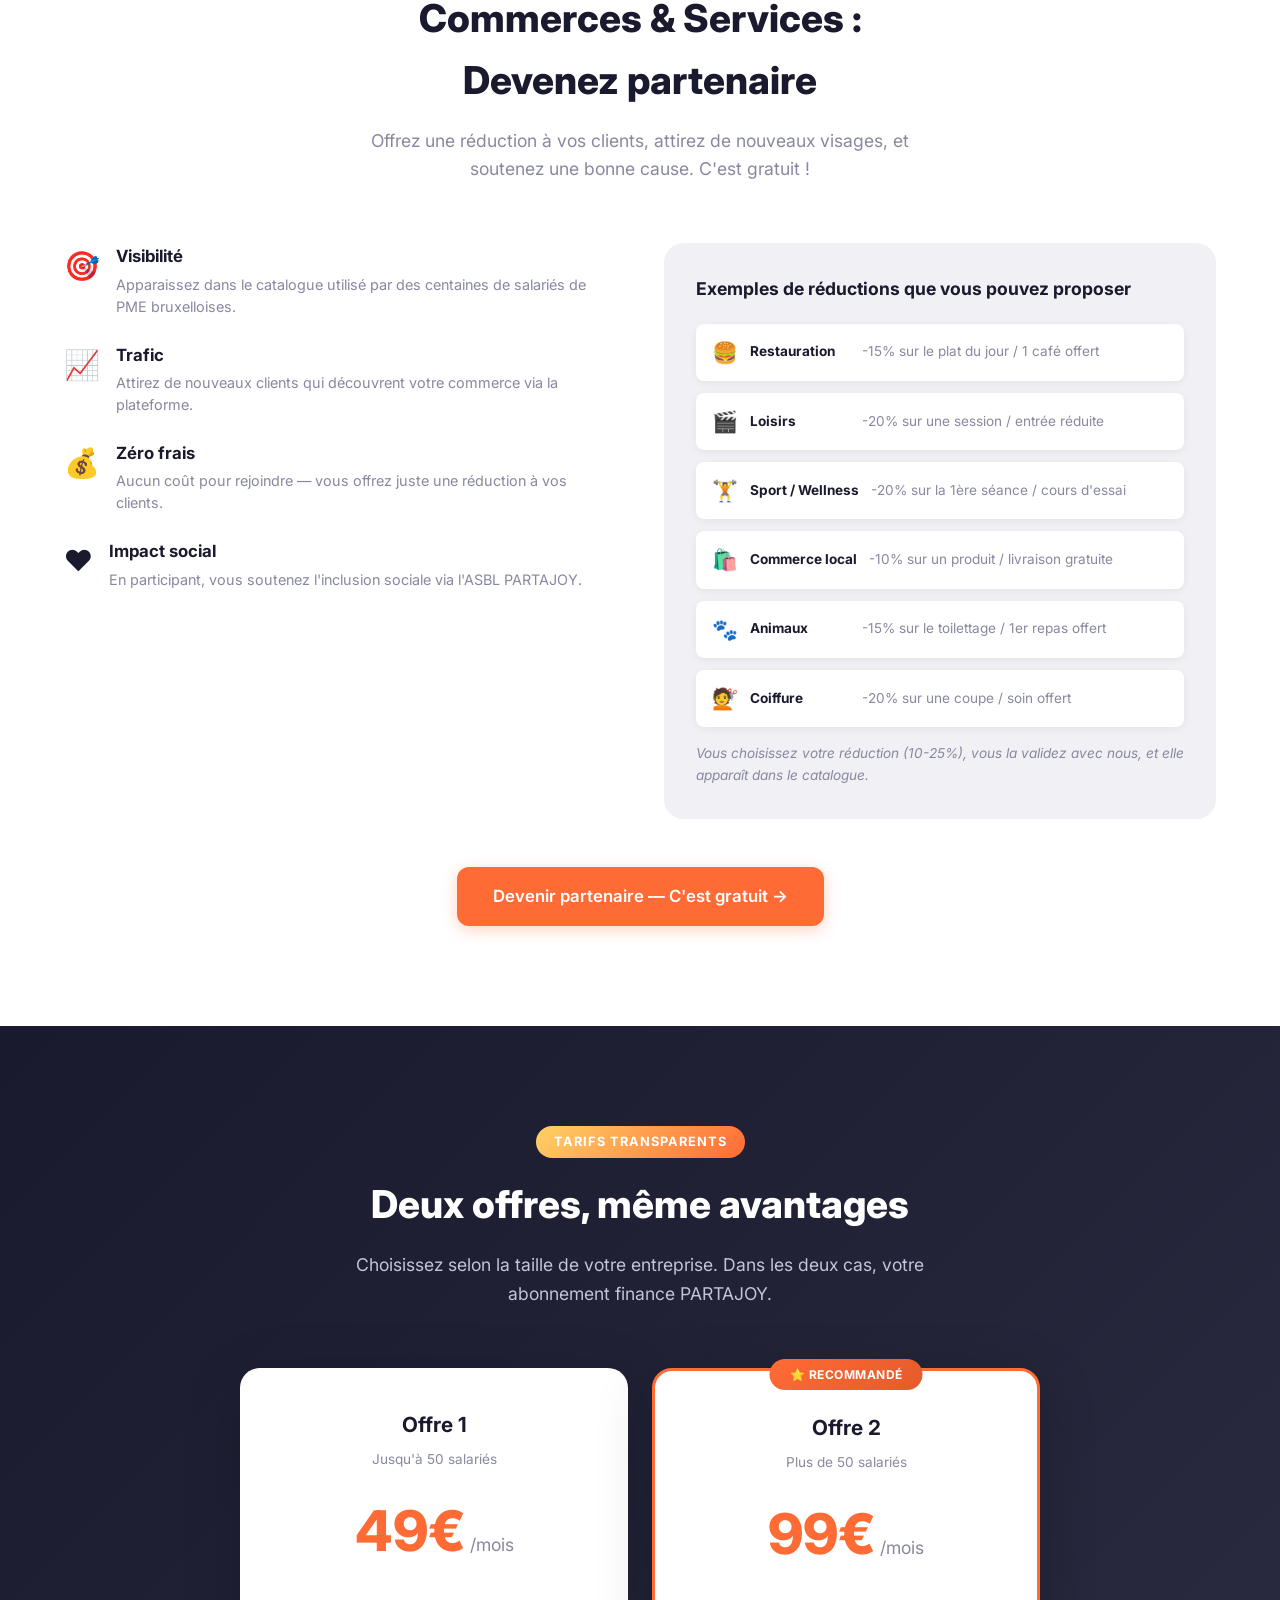
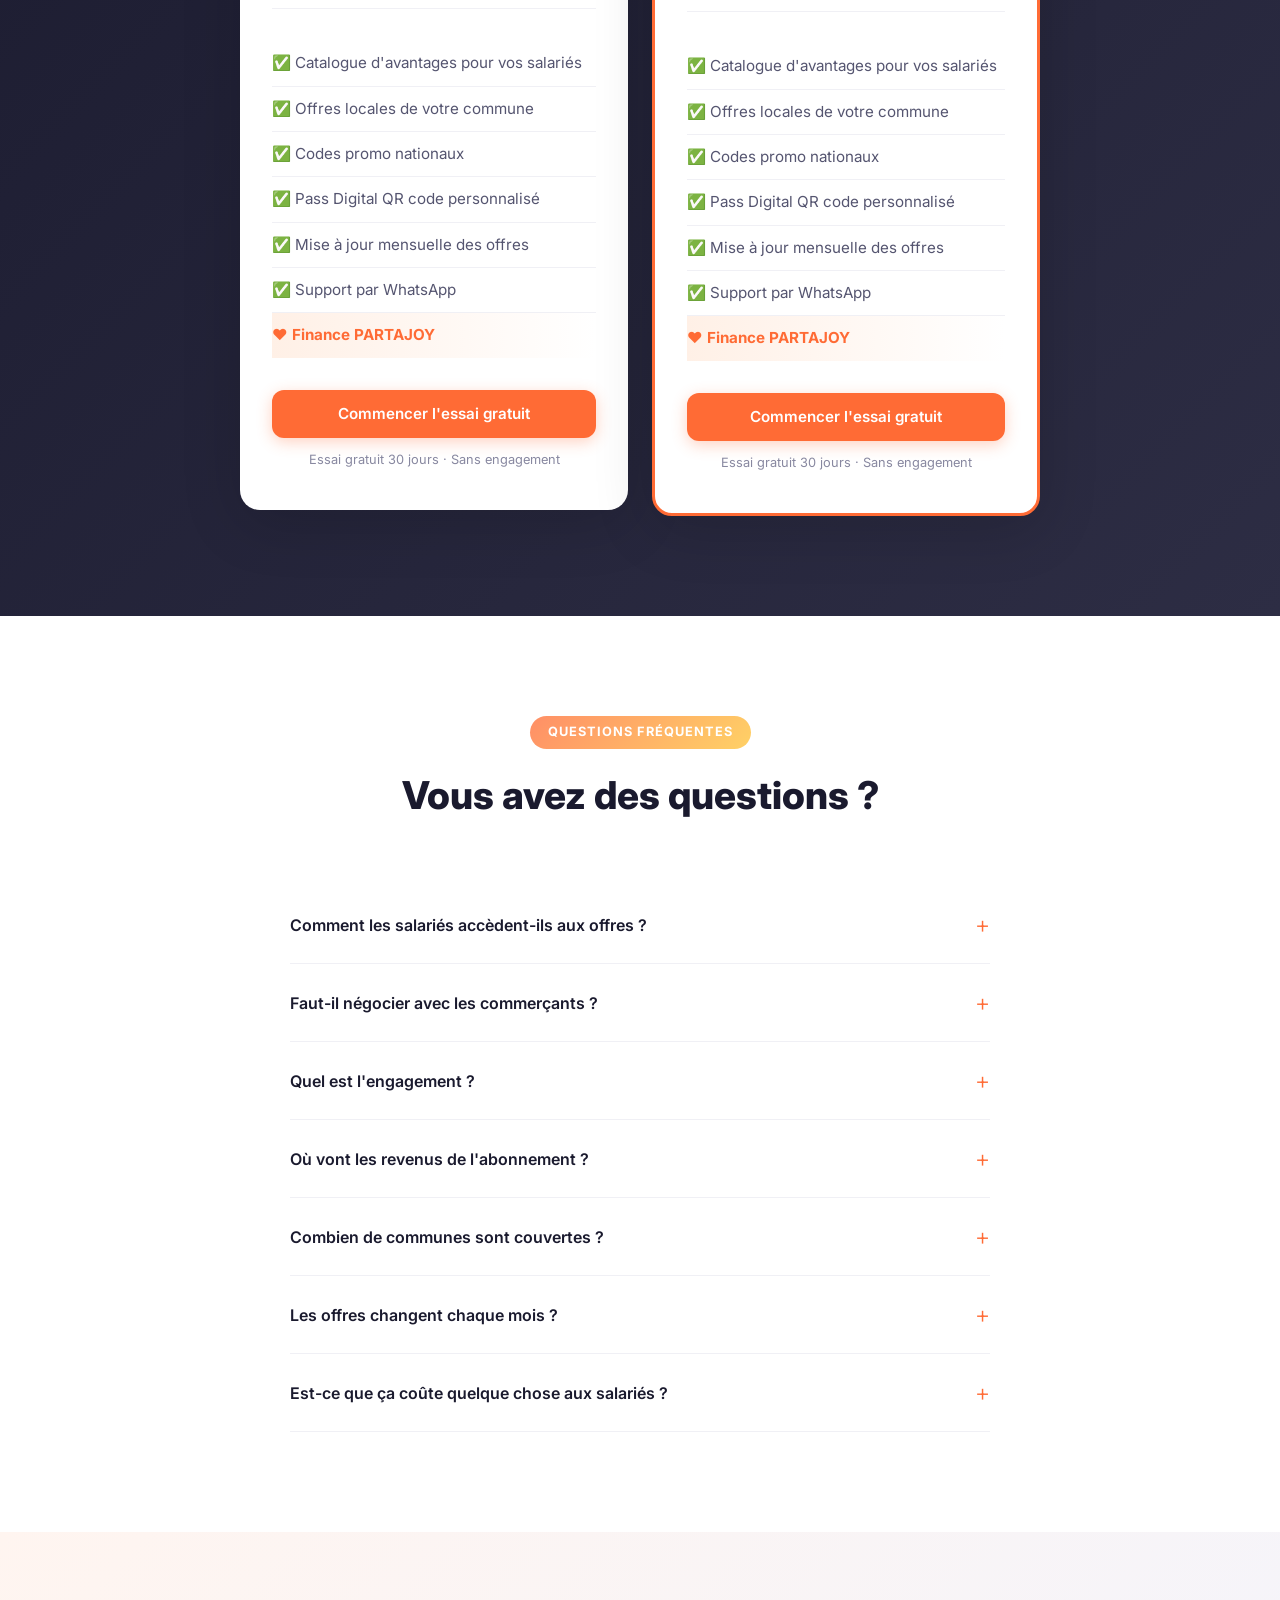
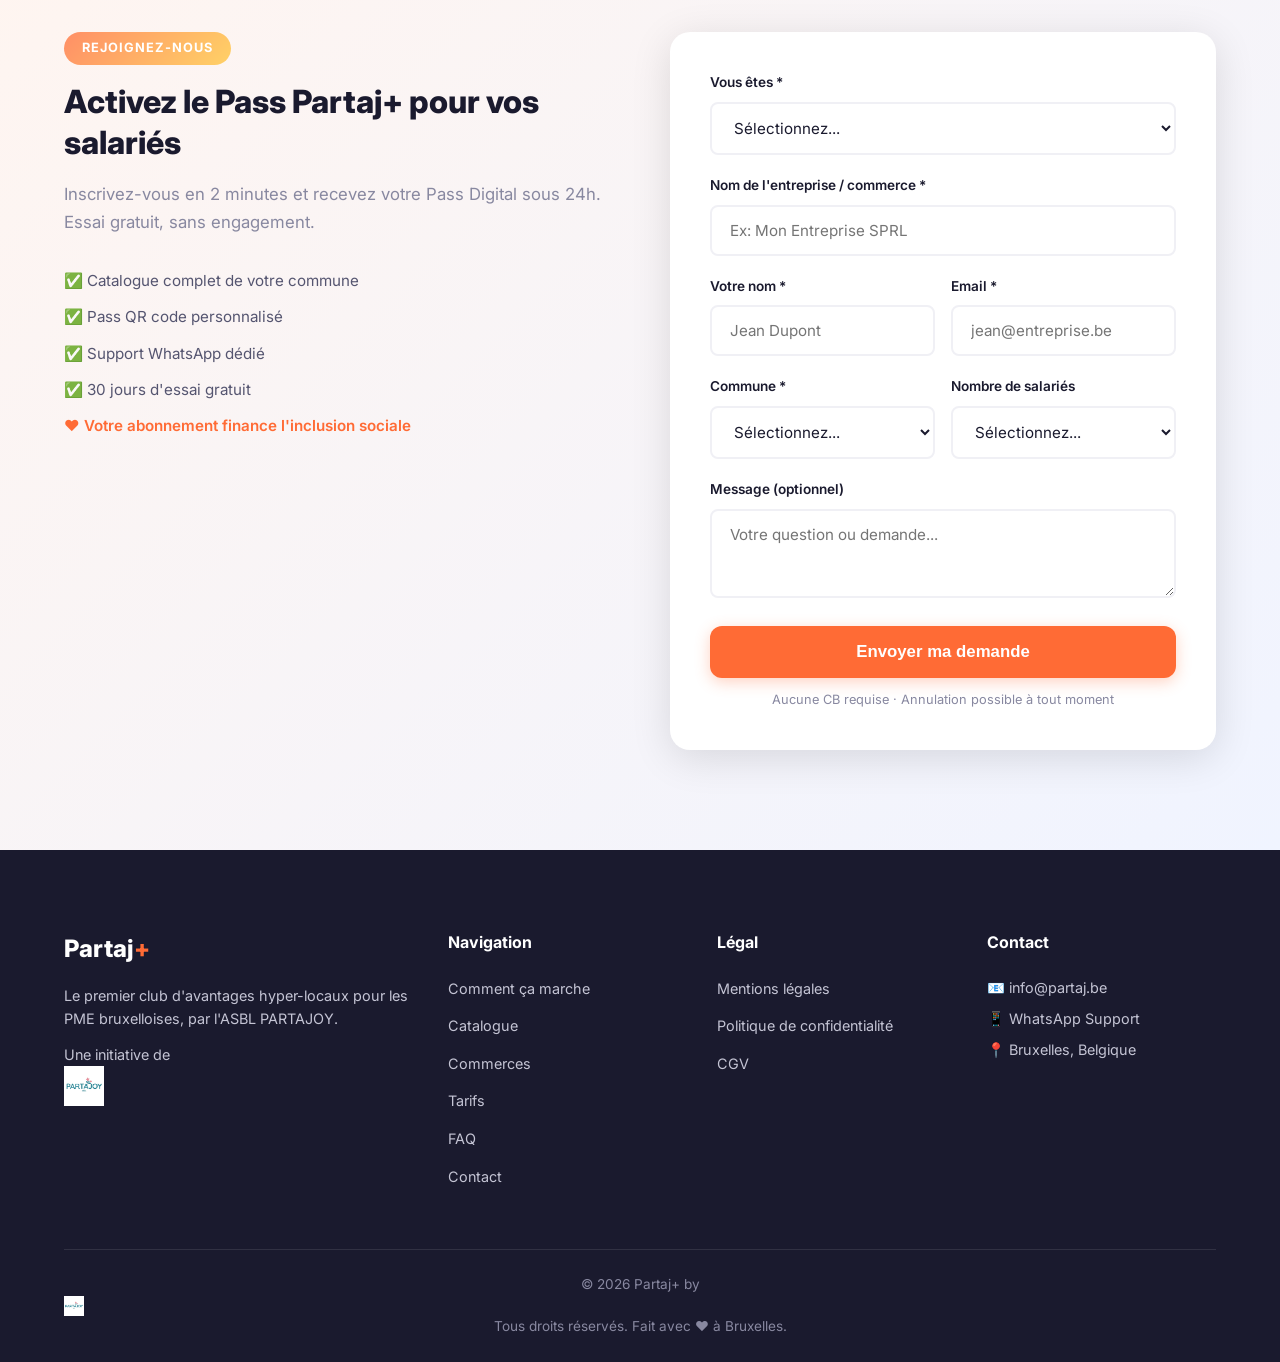
==== commit 609b8046: "Logo PARTAJOY asbl dans le footer" ====
--- a/index.html
+++ b/index.html
@@ -677,7 +677,7 @@
                 <div class="footer-brand">
                     <a href="#" class="logo">Partaj<span>+</span></a>
                     <p>Le premier club d'avantages hyper-locaux pour les PME bruxelloises, par l'ASBL PARTAJOY.</p>
-                    <p class="footer-asbl">Une initiative de <a href="https://lahouch.github.io/partajoy/" target="_blank" style="color: #FF6B35; text-decoration: none; font-weight: 600;">PARTAJOY asbl ❤️</a></p>
+                    <p class="footer-asbl">Une initiative de <a href="https://lahouch.github.io/partajoy/" target="_blank"><img src="logos/logo-partajoy.png" alt="PARTAJOY asbl" style="height: 40px; vertical-align: middle;"></a></p>
                 </div>
                 <div class="footer-links">
                     <h4>Navigation</h4>
@@ -706,7 +706,7 @@
                 </div>
             </div>
             <div class="footer-bottom">
-                <p>&copy; 2026 Partaj+ by PARTAJOY asbl. Tous droits réservés. Fait avec ❤️ à Bruxelles.</p>
+                <p>&copy; 2026 Partaj+ by <a href="https://lahouch.github.io/partajoy/" target="_blank"><img src="logos/logo-partajoy.png" alt="PARTAJOY asbl" style="height: 20px; vertical-align: middle;"></a> Tous droits réservés. Fait avec ❤️ à Bruxelles.</p>
             </div>
         </div>
     </footer>
